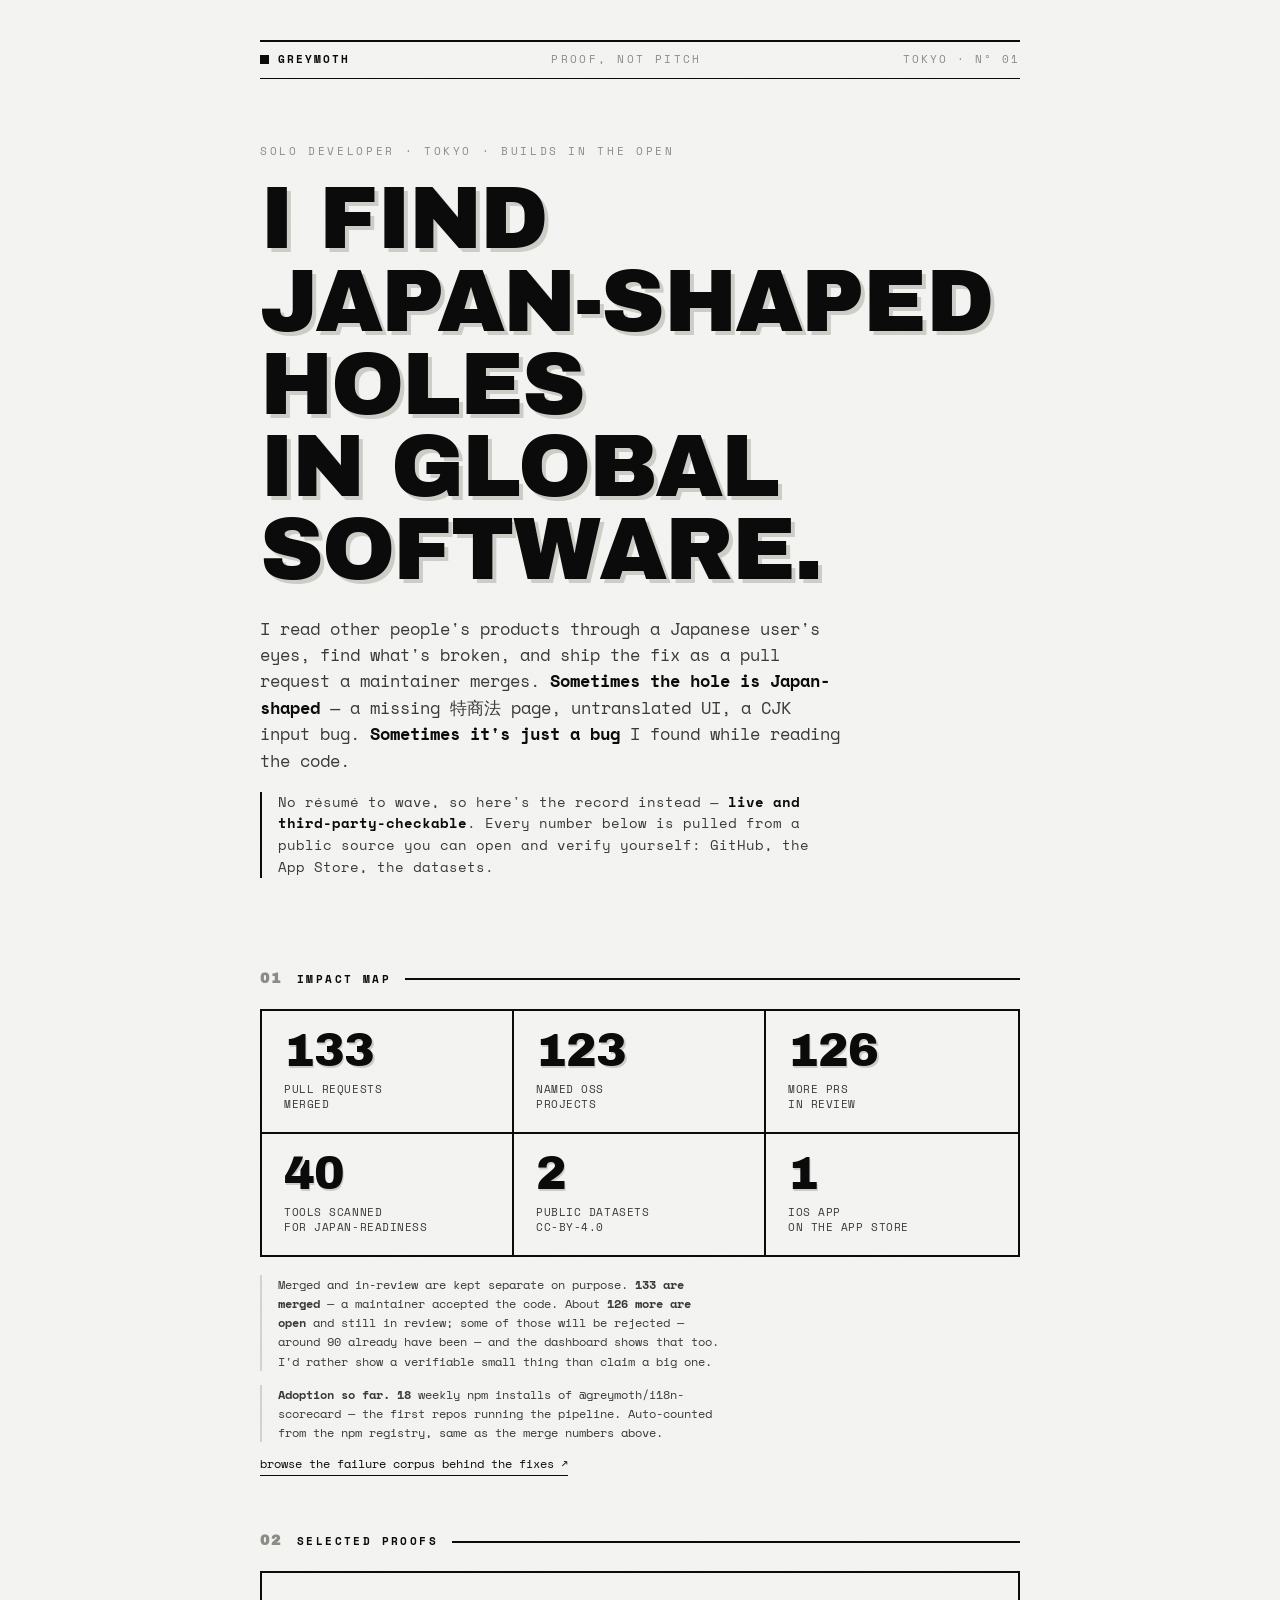
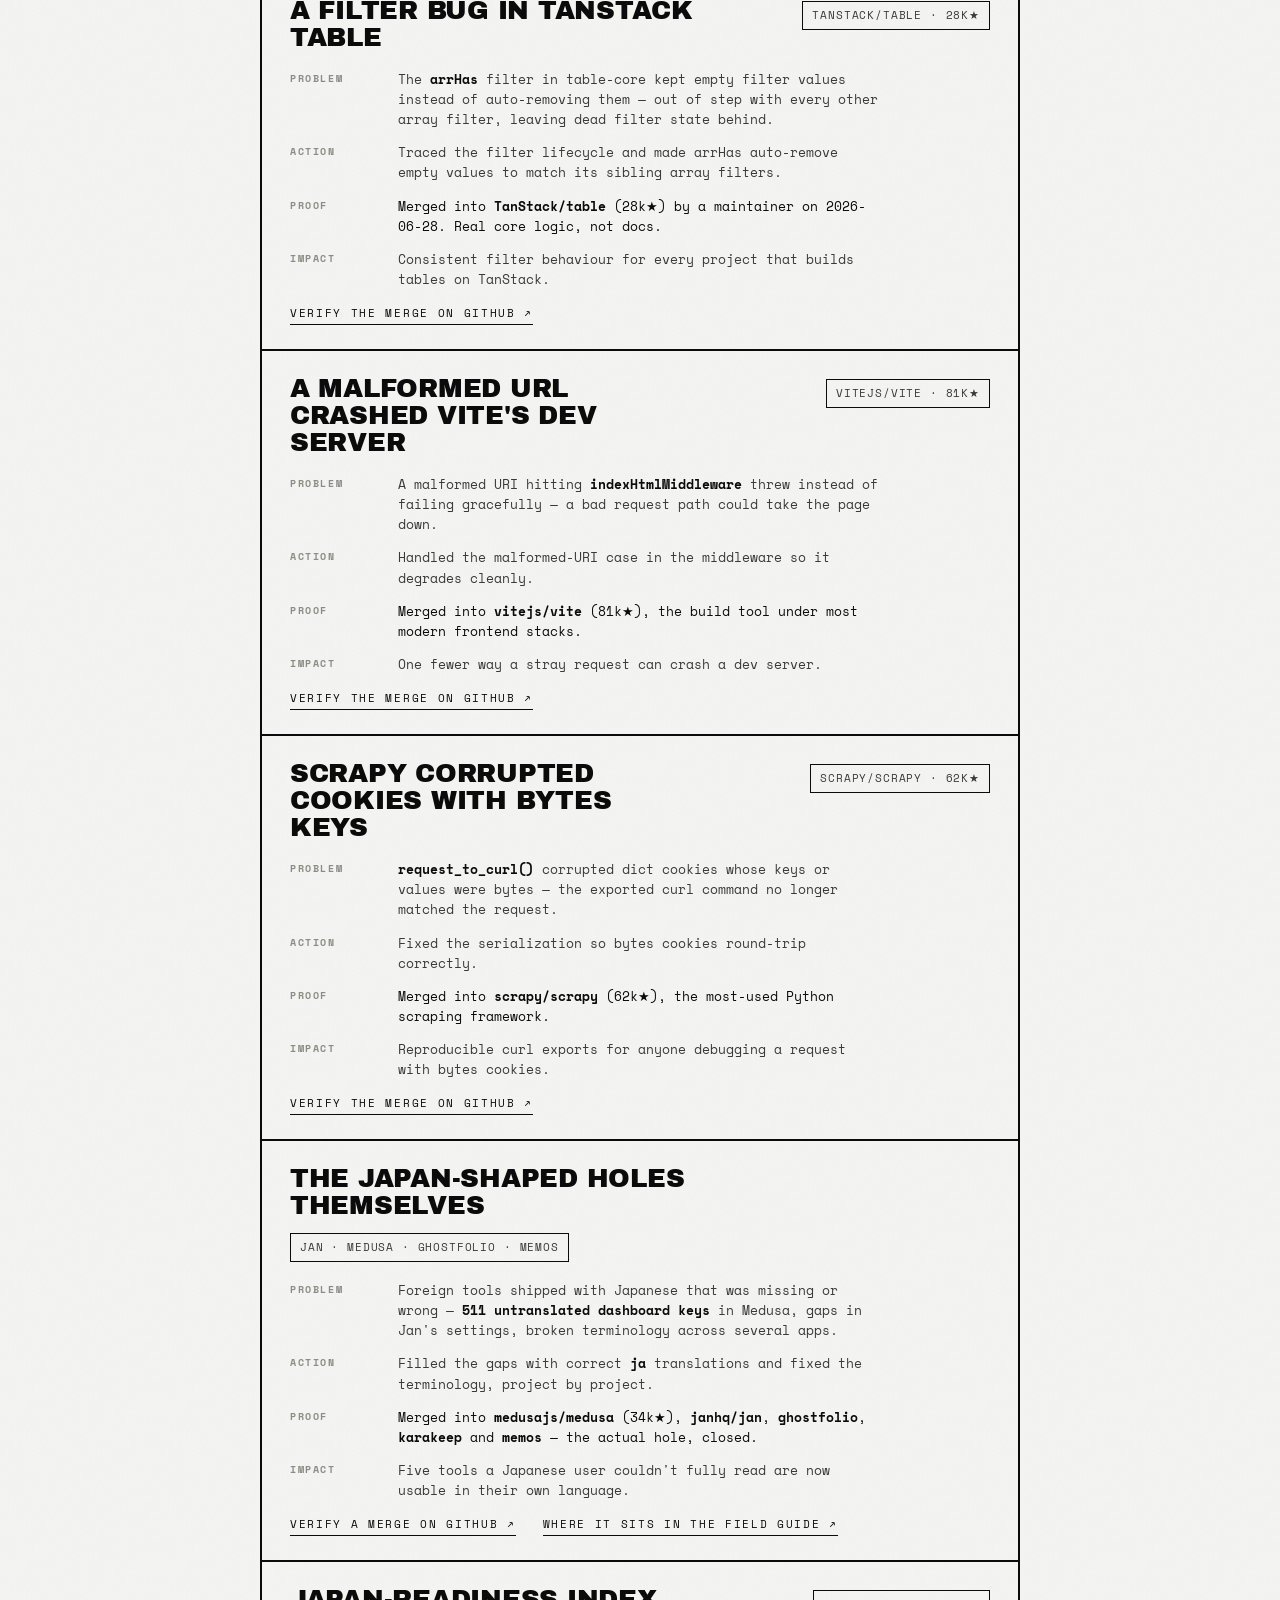
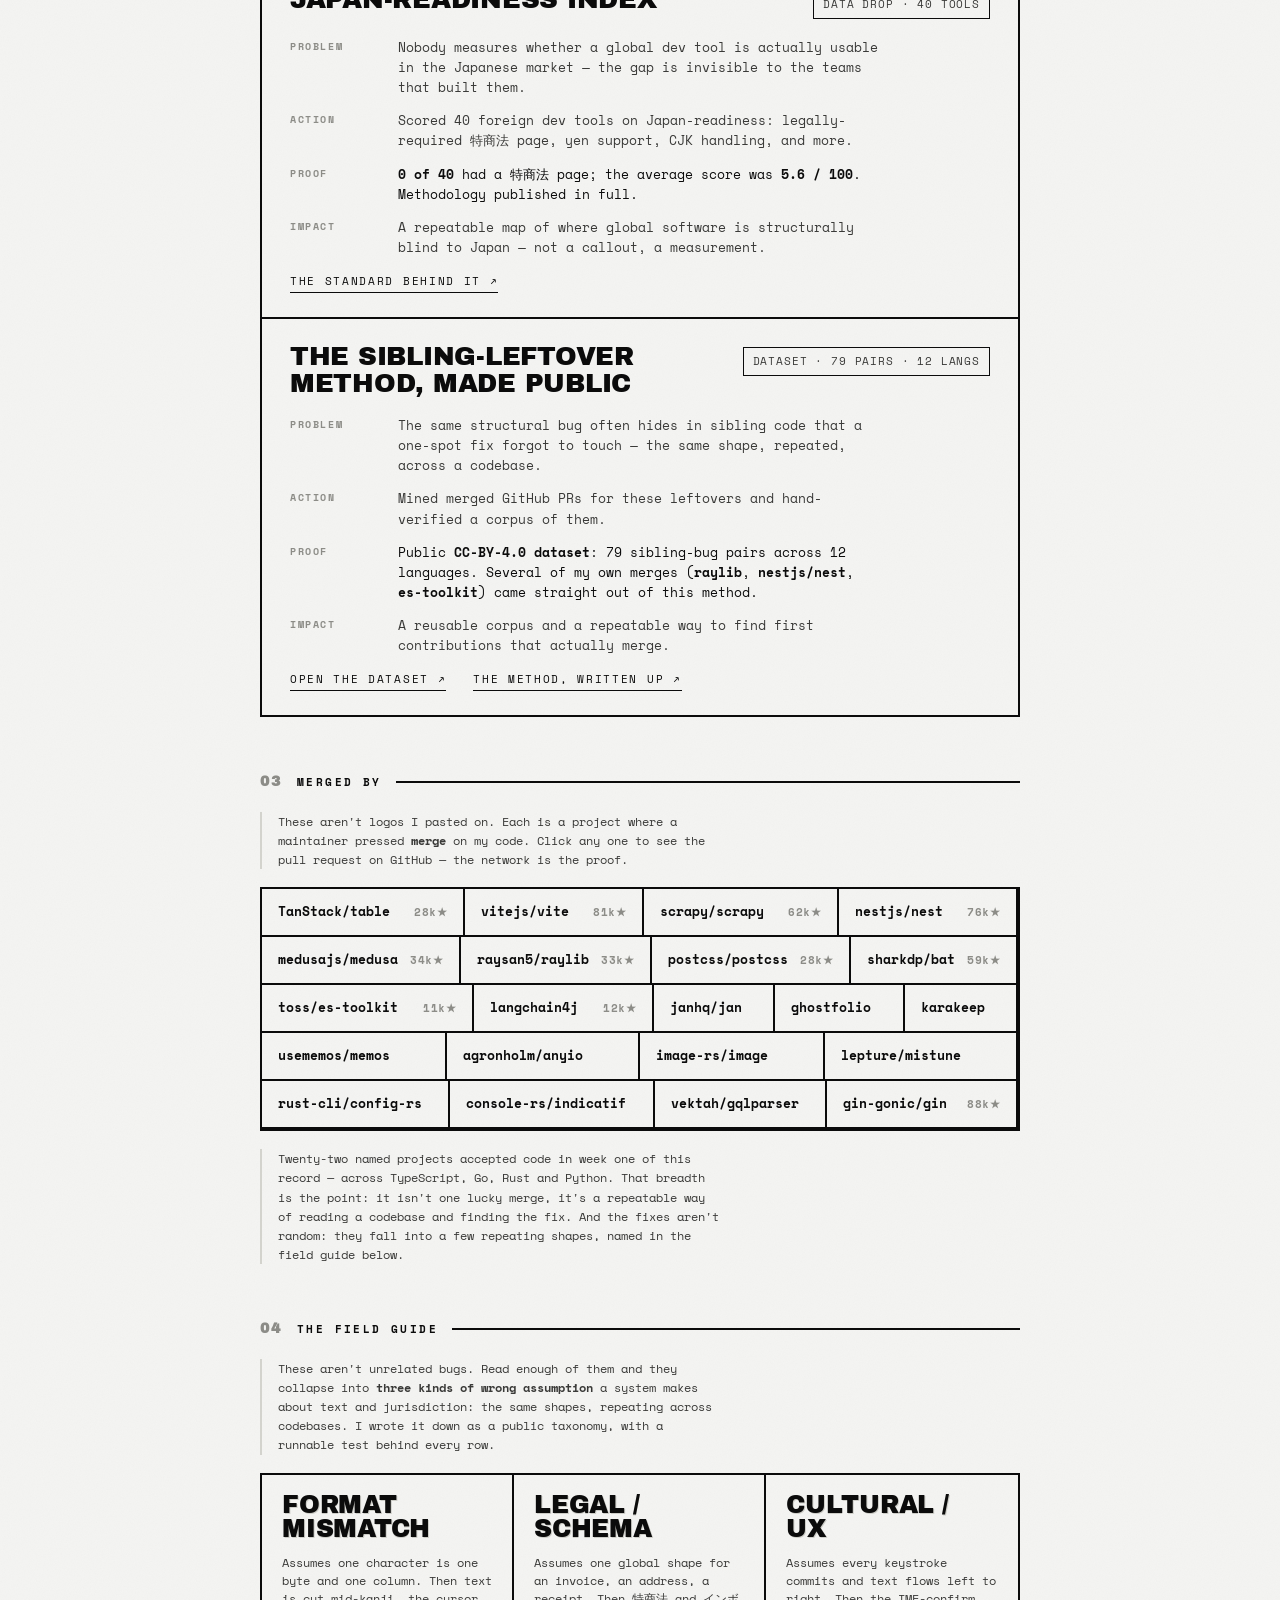
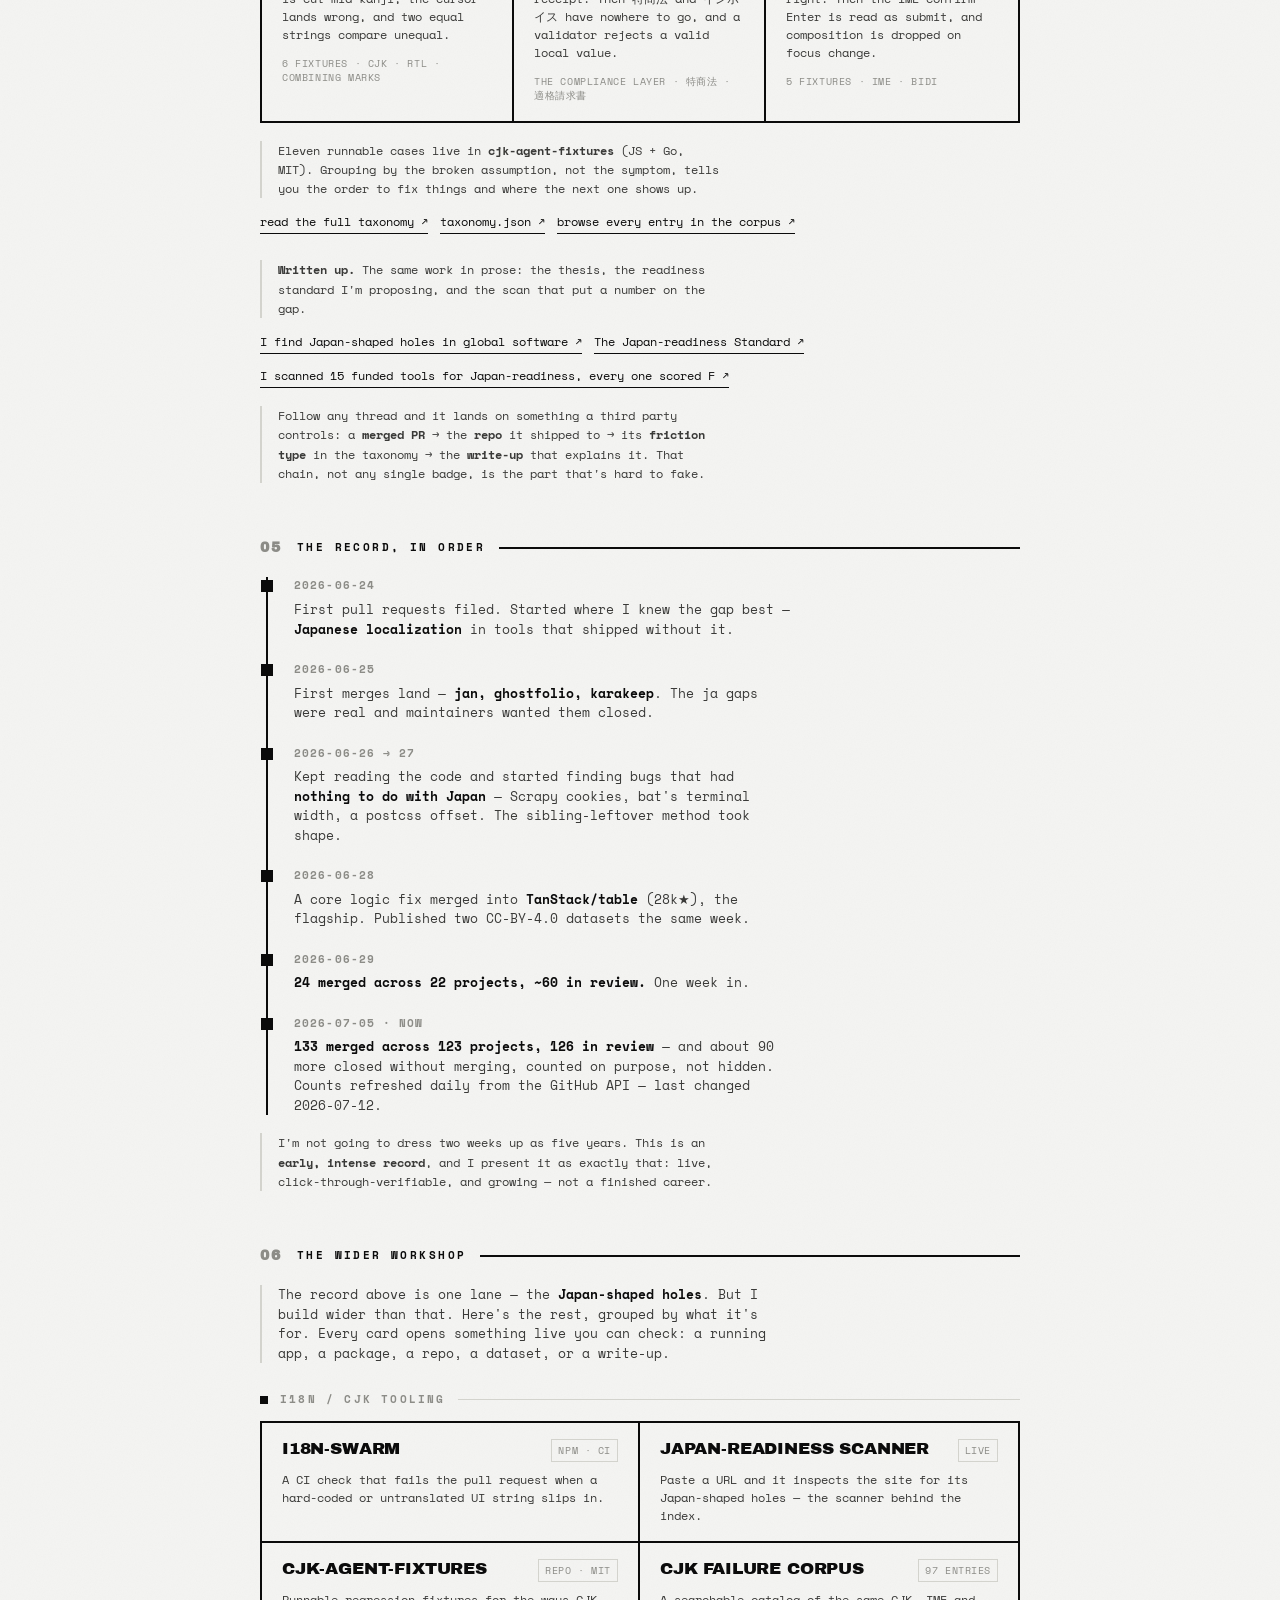
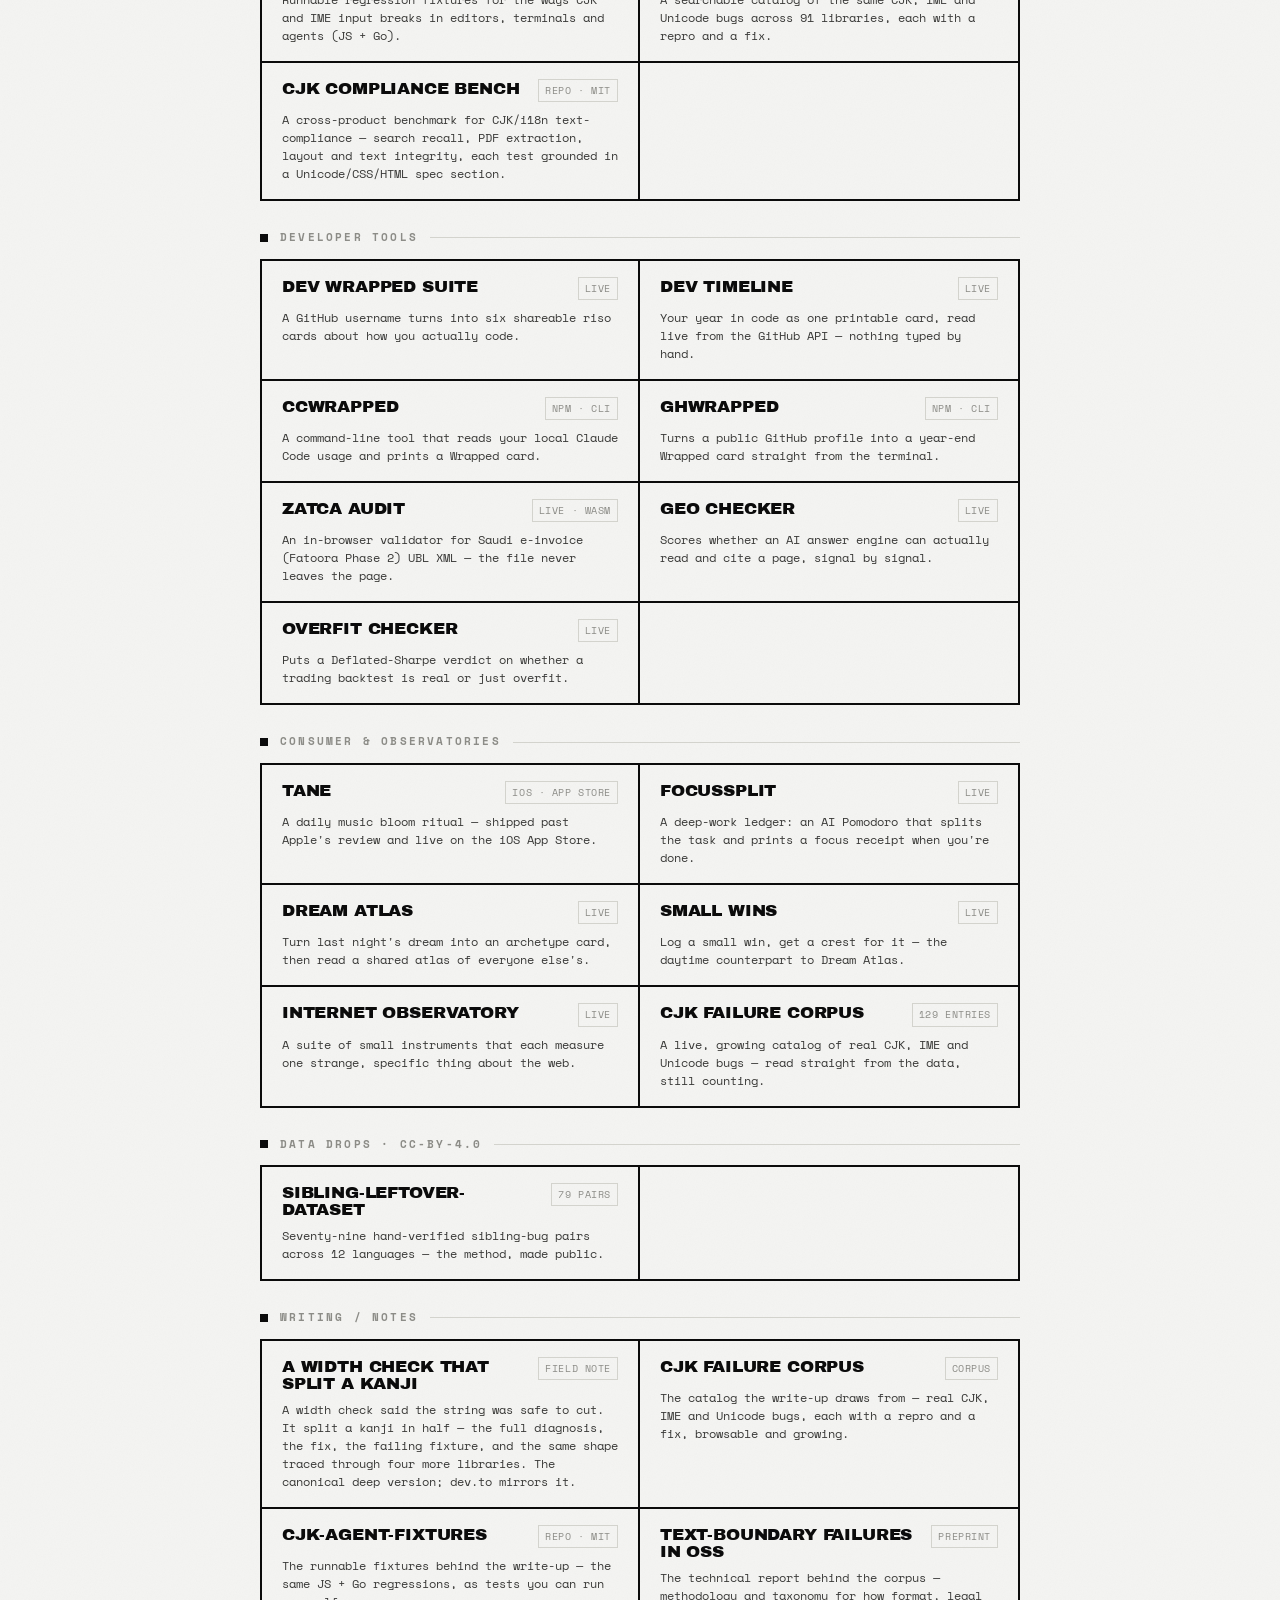
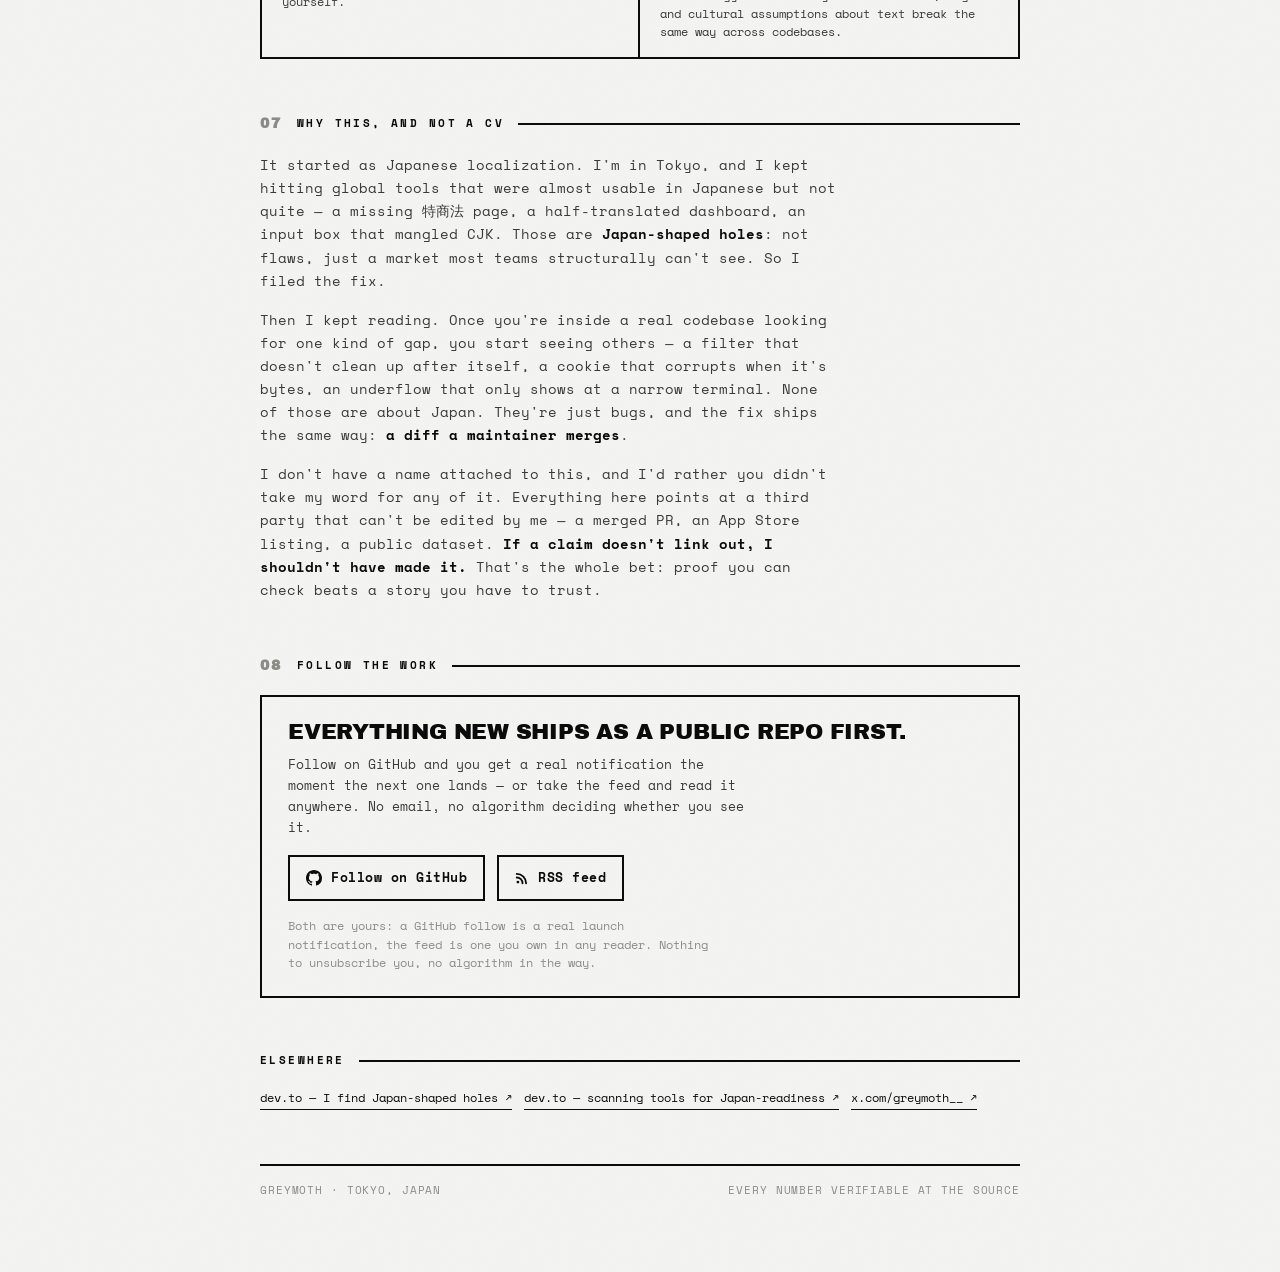
==== index.html @ 7eb13ebf "chore: refresh impact-map numbers from GitHub API" ====
<!DOCTYPE html>
<html lang="en">
<head>
<meta charset="utf-8">
<meta name="viewport" content="width=device-width, initial-scale=1">
<title>greymoth — I find Japan-shaped holes in global software</title>
<meta name="description" content="Solo dev in Tokyo. I read global software through a Japanese user's eyes, find what's broken, and ship the fix. 115 pull requests merged into 107 named open-source projects (TanStack Table, Vite, Scrapy, NestJS, Medusa and more), about 144 more in review, plus an iOS app and two public datasets. Every claim links to a third party you can check.">
<link rel="canonical" href="https://greymoth-jp.github.io/">
<link rel="alternate" type="application/atom+xml" title="greymoth — launches" href="https://greymoth-jp.github.io/feed.xml">

<!-- Open Graph -->
<meta property="og:type" content="website">
<meta property="og:url" content="https://greymoth-jp.github.io/">
<meta property="og:title" content="greymoth — I find Japan-shaped holes in global software">
<meta property="og:description" content="Solo dev in Tokyo. 115 pull requests merged into 107 named open-source projects, about 144 more in review, an iOS app, and two public datasets. Every claim links to a source you can check.">
<meta property="og:image" content="https://greymoth-jp.github.io/og.png">
<meta property="og:image:width" content="1200">
<meta property="og:image:height" content="630">
<meta name="twitter:card" content="summary_large_image">
<meta name="twitter:title" content="greymoth — I find Japan-shaped holes in global software">
<meta name="twitter:description" content="Solo dev in Tokyo. 115 PRs merged into 107 named open-source projects, ~144 more in review, an iOS app, and two public datasets. Every claim links to a source you can check.">
<meta name="twitter:image" content="https://greymoth-jp.github.io/og.png">

<!-- Structured data (schema.org) for search + AI engines -->
<script type="application/ld+json">
{
  "@context": "https://schema.org",
  "@graph": [
    {
      "@type": "Person",
      "@id": "https://greymoth-jp.github.io/#person",
      "name": "greymoth",
      "url": "https://greymoth-jp.github.io/",
      "description": "Solo developer based in Tokyo who reads global software through a Japanese user's eyes, finds what is broken, and ships the fix as a pull request merged into real open-source projects.",
      "jobTitle": "Software developer",
      "knowsAbout": ["open source", "internationalization (i18n)", "Japanese localization", "CJK / IME input", "TypeScript", "Go", "Rust", "Python", "developer tools", "Japanese market readiness"],
      "sameAs": [
        "https://github.com/greymoth-jp",
        "https://x.com/greymoth__",
        "https://dev.to/greymothjp"
      ]
    },
    {
      "@type": "WebSite",
      "@id": "https://greymoth-jp.github.io/#website",
      "name": "greymoth — proof",
      "url": "https://greymoth-jp.github.io/",
      "description": "Live, third-party-verifiable records of greymoth's work: pull requests merged into named OSS, a Japan-readiness index, public datasets, and an honest archive of what shipped and what died.",
      "publisher": { "@id": "https://greymoth-jp.github.io/#person" }
    }
  ]
}
</script>

<!-- FAQ structured data — direct answers for search + AI answer engines -->
<script type="application/ld+json">
{
  "@context": "https://schema.org",
  "@type": "FAQPage",
  "mainEntity": [
    {
      "@type": "Question",
      "name": "Who is greymoth?",
      "acceptedAnswer": { "@type": "Answer", "text": "greymoth is a solo developer based in Tokyo who reads global software through a Japanese user's eyes, finds what is broken — from Japanese localization gaps to plain bugs — and ships the fix as a pull request that gets merged into real open-source projects." }
    },
    {
      "@type": "Question",
      "name": "What has greymoth shipped into open source?",
      "acceptedAnswer": { "@type": "Answer", "text": "115 pull requests merged into 107 named open-source projects, including TanStack/table, vitejs/vite, scrapy/scrapy, postcss/postcss, raysan5/raylib, nestjs/nest and medusajs/medusa — a mix of code bug fixes and Japanese (ja) localization. About 144 more pull requests are open and in review. Also an iOS app (TANE) on the Apple App Store and two public datasets." }
    },
    {
      "@type": "Question",
      "name": "Is greymoth's work verifiable?",
      "acceptedAnswer": { "@type": "Answer", "text": "Yes. Every claim links to a third party — GitHub or the Apple App Store — that you can check yourself. The impact-map counts are refreshed from the GitHub API on a daily schedule, and merged and in-review counts are kept separate and honest." }
    }
  ]
}
</script>

<link rel="preconnect" href="https://fonts.googleapis.com">
<link rel="preconnect" href="https://fonts.gstatic.com" crossorigin>
<link href="https://fonts.googleapis.com/css2?family=Archivo+Black&family=Space+Mono:ital,wght@0,400;0,700;1,400;1,700&display=swap" rel="stylesheet">

<style>
  :root{
    --paper:#f4f4f2;        /* cool bone white */
    --ink:#0b0b0b;          /* near-black */
    --soft:#3a3a38;         /* body gray */
    --faded:#8c8c87;        /* labels */
    --hair:#d3d3cd;         /* hairlines */
    --ghost:#cdcdc7;        /* registration-offset gray */
    --disp:"Archivo Black",Impact,sans-serif;
    --mono:"Space Mono","SFMono-Regular",ui-monospace,Menlo,Consolas,monospace;
  }
  *{box-sizing:border-box}
  html{-webkit-text-size-adjust:100%}
  html,body{overflow-x:hidden}
  ::selection{background:var(--ink);color:var(--paper)}
  body{
    margin:0;
    background:var(--paper);
    color:var(--ink);
    font-family:var(--mono);
    font-size:15px;
    line-height:1.6;
    /* xerox paper grain — subtle skin, not decoration */
    background-image:
      url("data:image/svg+xml,%3Csvg xmlns='http://www.w3.org/2000/svg' width='160' height='160'%3E%3Cfilter id='n'%3E%3CfeTurbulence type='fractalNoise' baseFrequency='0.85' numOctaves='2' stitchTiles='stitch'/%3E%3CfeColorMatrix type='saturate' values='0'/%3E%3C/filter%3E%3Crect width='160' height='160' filter='url(%23n)' opacity='0.04'/%3E%3C/svg%3E");
  }
  a{color:inherit;text-decoration:none}
  .wrap{
    max-width:820px;
    margin:0 auto;
    padding:clamp(22px,5vw,40px) clamp(18px,5vw,30px) 72px;
  }

  /* ---- masthead (broadsheet/zine) ---- */
  .masthead{
    display:flex;
    justify-content:space-between;
    align-items:center;
    gap:14px;
    flex-wrap:wrap;
    font-size:11px;
    letter-spacing:.18em;
    text-transform:uppercase;
    padding:9px 0;
    border-top:2px solid var(--ink);
    border-bottom:1px solid var(--ink);
    color:var(--ink);
  }
  .masthead .brand{display:flex;align-items:center;gap:9px;font-weight:700}
  .masthead .sq{width:9px;height:9px;background:var(--ink);display:inline-block}
  .masthead .mid{color:var(--faded);letter-spacing:.22em}
  .masthead .ed{color:var(--faded)}
  @media(max-width:560px){.masthead .mid{display:none}}

  /* ---- LAYER 1 · hero / what i do ---- */
  header{padding:clamp(34px,8vw,64px) 0 clamp(24px,5vw,36px)}
  .eyebrow{
    font-size:11px;letter-spacing:.24em;text-transform:uppercase;
    color:var(--faded);margin:0 0 18px;
  }
  h1{
    font-family:var(--disp);
    font-weight:400;
    font-size:clamp(40px,9.4vw,88px);
    line-height:.94;
    letter-spacing:-.02em;
    text-transform:uppercase;
    margin:0;
    /* registration-offset ghost — riso misprint, pure B&W */
    text-shadow:.045em .05em 0 var(--ghost);
  }
  .sub{
    font-family:var(--mono);
    font-size:clamp(14px,2.4vw,17px);
    color:var(--soft);
    margin:24px 0 0;
    max-width:58ch;
    line-height:1.55;
  }
  .sub b{color:var(--ink);font-weight:700}
  .lede{
    font-size:13.5px;
    color:var(--soft);
    margin:18px 0 0;
    max-width:64ch;
    padding-left:16px;
    border-left:2px solid var(--ink);
  }
  .lede b{color:var(--ink);font-weight:700}

  /* ---- section label ---- */
  .label{
    font-family:var(--mono);
    font-size:11px;letter-spacing:.22em;text-transform:uppercase;
    color:var(--ink);font-weight:700;
    margin:54px 0 18px;
    display:flex;align-items:center;gap:14px;
  }
  .label .n{color:var(--faded);font-family:var(--disp);font-size:14px}
  .label::after{content:"";flex:1;height:2px;background:var(--ink)}

  /* ---- LAYER 2 · impact map (static grid — no scroll, no marquee) ---- */
  .map{
    display:grid;
    grid-template-columns:repeat(3,1fr);
    border:2px solid var(--ink);
  }
  .map .cell{
    padding:20px clamp(14px,3vw,22px);
    border-right:2px solid var(--ink);
    border-top:2px solid var(--ink);
  }
  .map .cell:nth-child(-n+3){border-top:none}
  .map .cell:nth-child(3n){border-right:none}
  .map .cell .big{
    font-family:var(--disp);font-size:clamp(30px,8vw,46px);
    line-height:.9;letter-spacing:-.02em;
    text-shadow:.03em .035em 0 var(--ghost);
  }
  .map .cell .cap{
    font-size:11px;letter-spacing:.05em;text-transform:uppercase;
    color:var(--soft);margin:10px 0 0;line-height:1.35;
  }
  @media(max-width:600px){
    .map{grid-template-columns:repeat(2,1fr)}
    .map .cell:nth-child(-n+3){border-top:2px solid var(--ink)}
    .map .cell:nth-child(-n+2){border-top:none}
    .map .cell:nth-child(3n){border-right:2px solid var(--ink)}
    .map .cell:nth-child(2n){border-right:none}
  }

  /* ---- LAYER 3 · selected proofs (Problem → Action → Proof → Impact) ---- */
  .proof{
    border:2px solid var(--ink);border-top:none;
    padding:24px clamp(16px,4vw,28px);
    position:relative;
  }
  .proof:first-of-type{border-top:2px solid var(--ink)}
  .proof .head{
    display:flex;justify-content:space-between;align-items:baseline;
    gap:14px;flex-wrap:wrap;
  }
  .proof h2{
    font-family:var(--disp);font-weight:400;text-transform:uppercase;
    font-size:clamp(17px,4vw,26px);line-height:1.04;letter-spacing:-.01em;margin:0;
    overflow-wrap:break-word;max-width:24ch;
  }
  .proof .tag{
    font-size:10.5px;letter-spacing:.08em;text-transform:uppercase;
    color:var(--soft);white-space:nowrap;
    border:1.5px solid var(--ink);padding:5px 9px;
  }
  .paip{margin:18px 0 0;display:grid;gap:13px}
  .paip .step{display:grid;grid-template-columns:88px 1fr;gap:clamp(10px,3vw,20px);align-items:start}
  .paip .k{
    font-size:10px;letter-spacing:.16em;text-transform:uppercase;
    color:var(--faded);font-weight:700;padding-top:2px;
  }
  .paip .v{font-size:13px;color:var(--soft);line-height:1.55;max-width:60ch}
  .paip .v b{color:var(--ink);font-weight:700}
  .paip .step.is-proof .v{color:var(--ink)}
  .verify{
    display:inline-block;margin-top:16px;
    font-size:10.5px;letter-spacing:.16em;text-transform:uppercase;
    border-bottom:1.5px solid var(--ink);padding-bottom:2px;color:var(--ink);
    transition:opacity .12s ease;
  }
  .verify:hover{opacity:.55}
  @media(max-width:560px){
    .paip .step{grid-template-columns:1fr;gap:3px}
    .paip .k{padding-top:0}
  }

  .note{
    font-size:12px;color:var(--soft);margin:18px 0 0;max-width:66ch;
    padding-left:16px;border-left:2px solid var(--hair);
  }

  /* ---- LAYER 4 · network (merged by — un-fakeable public facts) ---- */
  .net{display:flex;flex-wrap:wrap;gap:0;border:2px solid var(--ink);border-bottom:none}
  .net a{
    flex:1 1 auto;min-width:0;
    border-bottom:2px solid var(--ink);border-right:2px solid var(--ink);
    padding:13px 16px;
    font-family:var(--mono);font-weight:700;font-size:12.5px;
    display:flex;justify-content:space-between;align-items:baseline;gap:10px;
    transition:background .12s ease,color .12s ease;
  }
  .net a:hover{background:var(--ink);color:var(--paper)}
  .net a .star{font-size:10.5px;color:var(--faded);letter-spacing:.04em;white-space:nowrap}
  .net a:hover .star{color:#bdbdb7}
  .net .fill{flex:1 1 999px;border-bottom:2px solid var(--ink)}

  /* ---- LAYER 4.5 · field guide (knowledge: friction taxonomy) ---- */
  .guide{display:grid;grid-template-columns:repeat(3,1fr);border:2px solid var(--ink)}
  .guide .gcell{padding:18px clamp(14px,3vw,20px);border-right:2px solid var(--ink)}
  .guide .gcell:last-child{border-right:none}
  .guide .gtype{
    font-family:var(--disp);font-size:clamp(18px,4.4vw,25px);
    line-height:.96;letter-spacing:-.01em;text-transform:uppercase;
    text-shadow:.03em .035em 0 var(--ghost);
  }
  .guide .gline{font-size:12px;color:var(--soft);line-height:1.5;margin:13px 0 0;max-width:34ch}
  .guide .gtag{
    font-size:10px;letter-spacing:.06em;text-transform:uppercase;
    color:var(--faded);margin:13px 0 0;line-height:1.4;
  }
  @media(max-width:600px){
    .guide{grid-template-columns:1fr}
    .guide .gcell{border-right:none;border-bottom:2px solid var(--ink)}
    .guide .gcell:last-child{border-bottom:none}
  }

  /* ---- LAYER 5 · timeline ---- */
  .timeline{border-left:2px solid var(--ink);margin-left:6px;padding-left:0}
  .timeline .ev{position:relative;padding:0 0 22px 26px}
  .timeline .ev::before{
    content:"";position:absolute;left:-7px;top:3px;
    width:12px;height:12px;background:var(--ink);
  }
  .timeline .ev:last-child{padding-bottom:0}
  .timeline .ev .d{
    font-family:var(--mono);font-weight:700;font-size:11px;
    letter-spacing:.1em;text-transform:uppercase;color:var(--faded);
  }
  .timeline .ev .t{font-size:13px;color:var(--soft);margin:5px 0 0;max-width:62ch;line-height:1.5}
  .timeline .ev .t b{color:var(--ink);font-weight:700}

  /* ---- record blocks (also shipped) ---- */
  .rec{display:block;border:2px solid var(--ink);border-top:none}
  .rec:first-of-type{border-top:2px solid var(--ink)}
  .row{
    display:grid;
    grid-template-columns:auto 1fr auto;
    gap:clamp(12px,3vw,26px);
    align-items:start;
    padding:22px clamp(16px,4vw,26px);
    transition:background .12s ease,color .12s ease;
  }
  .row:hover{background:var(--ink);color:var(--paper)}     /* stamp-press invert = the CTA */
  .row:focus-visible{outline:3px solid var(--ink);outline-offset:-3px}
  .row .no{font-family:var(--disp);font-size:clamp(18px,4vw,24px);line-height:1;color:var(--faded)}
  .row:hover .no{color:var(--paper)}
  .row .body{min-width:0}
  .row .body h3{
    font-family:var(--disp);font-weight:400;text-transform:uppercase;
    font-size:clamp(16px,4vw,22px);line-height:1.04;letter-spacing:-.01em;margin:2px 0 0;
    overflow-wrap:break-word;
  }
  .row .body p{font-size:12.5px;color:var(--soft);margin:11px 0 0;max-width:56ch}
  .row:hover .body p{color:#d8d8d2}
  .row .body .verify{display:inline-block;margin-top:12px;border-color:currentColor}
  .row:hover .body .verify{color:var(--paper)}
  .row .stat{font-family:var(--disp);font-size:clamp(14px,3vw,18px);line-height:1;letter-spacing:-.01em;text-align:right;white-space:nowrap}
  .row .stat small{display:block;font-family:var(--mono);font-weight:400;font-size:10.5px;letter-spacing:.08em;color:var(--faded);margin-top:7px;text-transform:uppercase}
  .row:hover .stat small{color:#bdbdb7}
  @media(max-width:600px){
    .row{grid-template-columns:1fr;gap:6px}
    .row .no{font-size:18px}
    .row .stat{text-align:left;margin-top:10px;font-size:22px}
    .row .stat small{display:inline;margin:0 0 0 9px}
  }

  /* ---- LAYER 6 · the wider workshop (breadth directory) ---- */
  .shelf-intro{
    font-size:12.5px;color:var(--soft);margin:0 0 8px;max-width:66ch;
    padding-left:16px;border-left:2px solid var(--hair);line-height:1.55;
  }
  .shelf-intro b{color:var(--ink);font-weight:700}
  .lane{
    font-family:var(--mono);font-size:11px;letter-spacing:.2em;text-transform:uppercase;
    color:var(--faded);font-weight:700;margin:28px 0 12px;
    display:flex;align-items:center;gap:12px;
  }
  .lane .ln{width:8px;height:8px;background:var(--ink);display:inline-block}
  .lane::after{content:"";flex:1;height:1px;background:var(--hair)}
  .dir{display:grid;grid-template-columns:repeat(2,1fr);border:2px solid var(--ink)}
  .dir a{
    min-width:0;padding:16px clamp(14px,3.4vw,20px);
    border-right:2px solid var(--ink);border-top:2px solid var(--ink);
    display:flex;flex-direction:column;gap:9px;
    transition:background .12s ease,color .12s ease;
  }
  .dir a:nth-child(-n+2){border-top:none}
  .dir a:nth-child(2n){border-right:none}
  .dir a:hover{background:var(--ink);color:var(--paper)}   /* stamp-press invert = the CTA */
  .dir a:focus-visible{outline:3px solid var(--ink);outline-offset:-3px}
  .dir .dh{display:flex;justify-content:space-between;align-items:baseline;gap:10px}
  .dir .nm{
    font-family:var(--disp);font-weight:400;text-transform:uppercase;
    font-size:clamp(14px,3.4vw,17px);line-height:1;letter-spacing:-.01em;
    overflow-wrap:break-word;
  }
  .dir .tg{
    font-size:9.5px;letter-spacing:.06em;text-transform:uppercase;
    color:var(--faded);white-space:nowrap;border:1.5px solid var(--hair);padding:3px 6px;
  }
  .dir a:hover .tg{color:#bdbdb7;border-color:#5a5a56}
  .dir .ds{font-size:12px;color:var(--soft);line-height:1.5}
  .dir a:hover .ds{color:#d8d8d2}
  .dir .fill{border-top:2px solid var(--ink)}
  @media(max-width:560px){
    .dir{grid-template-columns:1fr}
    .dir a{border-right:none}
    .dir a:nth-child(-n+2){border-top:2px solid var(--ink)}
    .dir a:first-child{border-top:none}
    .dir .fill{display:none}
  }

  /* ---- LAYER 6 · narrative ---- */
  .narr{max-width:64ch}
  .narr p{font-size:14px;color:var(--soft);margin:0 0 16px;line-height:1.65}
  .narr p b{color:var(--ink);font-weight:700}
  .narr p:last-child{margin-bottom:0}

  /* ---- follow (quiet owned-audience, not a funnel) ---- */
  .follow{margin-top:18px;border:2px solid var(--ink);padding:24px clamp(18px,4vw,26px)}
  .follow h3{font-family:var(--disp);font-weight:400;text-transform:uppercase;font-size:clamp(17px,4.4vw,22px);line-height:1.04;margin:0 0 10px;letter-spacing:-.01em}
  .follow p{font-size:13px;color:var(--soft);margin:0 0 18px;max-width:58ch}
  .actions{display:flex;gap:12px;flex-wrap:wrap;align-items:center}
  .stamp-link{
    display:inline-flex;align-items:center;gap:9px;
    font-family:var(--mono);font-weight:700;font-size:12.5px;letter-spacing:.04em;
    color:var(--ink);border:2px solid var(--ink);padding:11px 16px;
    transition:background .12s ease,color .12s ease;
  }
  .stamp-link:hover,.stamp-link:focus-visible{background:var(--ink);color:var(--paper);outline:none}
  .stamp-link svg{flex-shrink:0}
  .stamp-link:hover svg path,.stamp-link:hover svg circle{fill:var(--paper)}
  .follow .why{font-size:11.5px;color:var(--faded);margin:16px 0 0;max-width:60ch}

  /* ---- elsewhere ---- */
  .more{display:flex;gap:12px;flex-wrap:wrap}
  .more a{font-size:12px;color:var(--ink);border-bottom:1.5px solid var(--ink);padding-bottom:2px;transition:opacity .12s ease}
  .more a:hover{opacity:.55}

  footer{
    margin-top:54px;padding-top:16px;border-top:2px solid var(--ink);
    font-size:11px;color:var(--faded);letter-spacing:.08em;text-transform:uppercase;
    display:flex;justify-content:space-between;gap:14px;flex-wrap:wrap;
  }
</style>
</head>
<body>
<div class="wrap">

  <div class="masthead">
    <span class="brand"><span class="sq"></span> greymoth</span>
    <span class="mid">proof, not pitch</span>
    <span class="ed">Tokyo · Nº 01</span>
  </div>

  <!-- LAYER 1 — WHAT I DO -->
  <header>
    <p class="eyebrow">solo developer · Tokyo · builds in the open</p>
    <h1>I find<br>Japan-shaped holes<br>in global software.</h1>
    <p class="sub">I read other people's products through a Japanese user's eyes, find what's broken, and ship the fix as a pull request a maintainer merges. <b>Sometimes the hole is Japan-shaped</b> — a missing 特商法 page, untranslated UI, a CJK input bug. <b>Sometimes it's just a bug</b> I found while reading the code.</p>
    <p class="lede">No résumé to wave, so here's the record instead — <b>live and third-party-checkable</b>. Every number below is pulled from a public source you can open and verify yourself: GitHub, the App Store, the datasets.</p>
  </header>

  <!-- LAYER 2 — IMPACT MAP -->
  <p class="label"><span class="n">01</span> Impact map</p>
  <div class="map" role="list" aria-label="Impact map">
    <div class="cell" role="listitem"><div class="big"><!--S:merged-->133<!--/S--></div><div class="cap">pull requests<br>merged</div></div>
    <div class="cell" role="listitem"><div class="big"><!--S:repos-->123<!--/S--></div><div class="cap">named OSS<br>projects</div></div>
    <div class="cell" role="listitem"><div class="big"><!--S:open-->126<!--/S--></div><div class="cap">more PRs<br>in review</div></div>
    <div class="cell" role="listitem"><div class="big">40</div><div class="cap">tools scanned<br>for Japan-readiness</div></div>
    <div class="cell" role="listitem"><div class="big">2</div><div class="cap">public datasets<br>CC-BY-4.0</div></div>
    <div class="cell" role="listitem"><div class="big">1</div><div class="cap">iOS app<br>on the App Store</div></div>
  </div>
  <p class="note">Merged and in-review are kept separate on purpose. <b><!--S:merged-->133<!--/S--> are merged</b> — a maintainer accepted the code. About <b><!--S:open-->126<!--/S--> more are open</b> and still in review; some of those will be rejected — around <!--S:rejected-->90<!--/S--> already have been — and the dashboard shows that too. I'd rather show a verifiable small thing than claim a big one.</p>
  <!--ADOPT:START--><p class="note" style="margin-top:14px"><b>Adoption so far.</b> <b>18</b> weekly npm installs of <span class="mono">@greymoth/i18n-scorecard</span> — the first repos running the pipeline. Auto-counted from the npm registry, same as the merge numbers above.</p><!--ADOPT:END-->
  <div class="more" style="margin-top:12px">
    <a href="https://greymoth-jp.github.io/cjk-failure-corpus/">browse the failure corpus behind the fixes ↗</a>
  </div>

  <!-- LAYER 3 — SELECTED PROOFS -->
  <p class="label"><span class="n">02</span> Selected proofs</p>

  <article class="proof">
    <div class="head">
      <h2>A filter bug in TanStack Table</h2>
      <span class="tag">TanStack/table · 28k★</span>
    </div>
    <div class="paip">
      <div class="step"><span class="k">Problem</span><span class="v">The <b>arrHas</b> filter in table-core kept empty filter values instead of auto-removing them — out of step with every other array filter, leaving dead filter state behind.</span></div>
      <div class="step"><span class="k">Action</span><span class="v">Traced the filter lifecycle and made arrHas auto-remove empty values to match its sibling array filters.</span></div>
      <div class="step is-proof"><span class="k">Proof</span><span class="v">Merged into <b>TanStack/table</b> (28k★) by a maintainer on 2026-06-28. Real core logic, not docs.</span></div>
      <div class="step"><span class="k">Impact</span><span class="v">Consistent filter behaviour for every project that builds tables on TanStack.</span></div>
    </div>
    <a class="verify" href="https://github.com/TanStack/table/pull/6356">verify the merge on GitHub ↗</a>
  </article>

  <article class="proof">
    <div class="head">
      <h2>A malformed URL crashed Vite's dev server</h2>
      <span class="tag">vitejs/vite · 81k★</span>
    </div>
    <div class="paip">
      <div class="step"><span class="k">Problem</span><span class="v">A malformed URI hitting <b>indexHtmlMiddleware</b> threw instead of failing gracefully — a bad request path could take the page down.</span></div>
      <div class="step"><span class="k">Action</span><span class="v">Handled the malformed-URI case in the middleware so it degrades cleanly.</span></div>
      <div class="step is-proof"><span class="k">Proof</span><span class="v">Merged into <b>vitejs/vite</b> (81k★), the build tool under most modern frontend stacks.</span></div>
      <div class="step"><span class="k">Impact</span><span class="v">One fewer way a stray request can crash a dev server.</span></div>
    </div>
    <a class="verify" href="https://github.com/vitejs/vite/pull/22781">verify the merge on GitHub ↗</a>
  </article>

  <article class="proof">
    <div class="head">
      <h2>Scrapy corrupted cookies with bytes keys</h2>
      <span class="tag">scrapy/scrapy · 62k★</span>
    </div>
    <div class="paip">
      <div class="step"><span class="k">Problem</span><span class="v"><b>request_to_curl()</b> corrupted dict cookies whose keys or values were bytes — the exported curl command no longer matched the request.</span></div>
      <div class="step"><span class="k">Action</span><span class="v">Fixed the serialization so bytes cookies round-trip correctly.</span></div>
      <div class="step is-proof"><span class="k">Proof</span><span class="v">Merged into <b>scrapy/scrapy</b> (62k★), the most-used Python scraping framework.</span></div>
      <div class="step"><span class="k">Impact</span><span class="v">Reproducible curl exports for anyone debugging a request with bytes cookies.</span></div>
    </div>
    <a class="verify" href="https://github.com/scrapy/scrapy/pull/7675">verify the merge on GitHub ↗</a>
  </article>

  <article class="proof">
    <div class="head">
      <h2>The Japan-shaped holes themselves</h2>
      <span class="tag">jan · medusa · ghostfolio · memos</span>
    </div>
    <div class="paip">
      <div class="step"><span class="k">Problem</span><span class="v">Foreign tools shipped with Japanese that was missing or wrong — <b>511 untranslated dashboard keys</b> in Medusa, gaps in Jan's settings, broken terminology across several apps.</span></div>
      <div class="step"><span class="k">Action</span><span class="v">Filled the gaps with correct <b>ja</b> translations and fixed the terminology, project by project.</span></div>
      <div class="step is-proof"><span class="k">Proof</span><span class="v">Merged into <b>medusajs/medusa</b> (34k★), <b>janhq/jan</b>, <b>ghostfolio</b>, <b>karakeep</b> and <b>memos</b> — the actual hole, closed.</span></div>
      <div class="step"><span class="k">Impact</span><span class="v">Five tools a Japanese user couldn't fully read are now usable in their own language.</span></div>
    </div>
    <a class="verify" href="https://github.com/medusajs/medusa/pull/15839">verify a merge on GitHub ↗</a>
    <a class="verify" href="https://github.com/greymoth-jp/cjk-agent-fixtures/blob/main/TAXONOMY.md" style="margin-left:18px">where it sits in the field guide ↗</a>
  </article>

  <article class="proof">
    <div class="head">
      <h2>Japan-Readiness Index</h2>
      <span class="tag">data drop · 40 tools</span>
    </div>
    <div class="paip">
      <div class="step"><span class="k">Problem</span><span class="v">Nobody measures whether a global dev tool is actually usable in the Japanese market — the gap is invisible to the teams that built them.</span></div>
      <div class="step"><span class="k">Action</span><span class="v">Scored 40 foreign dev tools on Japan-readiness: legally-required 特商法 page, yen support, CJK handling, and more.</span></div>
      <div class="step is-proof"><span class="k">Proof</span><span class="v"><b>0 of 40</b> had a 特商法 page; the average score was <b>5.6 / 100</b>. Methodology published in full.</span></div>
      <div class="step"><span class="k">Impact</span><span class="v">A repeatable map of where global software is structurally blind to Japan — not a callout, a measurement.</span></div>
    </div>
    <a class="verify" href="https://dev.to/greymothjp/the-japan-readiness-standard-1emp">the standard behind it ↗</a>
  </article>

  <article class="proof">
    <div class="head">
      <h2>The sibling-leftover method, made public</h2>
      <span class="tag">dataset · 79 pairs · 12 langs</span>
    </div>
    <div class="paip">
      <div class="step"><span class="k">Problem</span><span class="v">The same structural bug often hides in sibling code that a one-spot fix forgot to touch — the same shape, repeated, across a codebase.</span></div>
      <div class="step"><span class="k">Action</span><span class="v">Mined merged GitHub PRs for these leftovers and hand-verified a corpus of them.</span></div>
      <div class="step is-proof"><span class="k">Proof</span><span class="v">Public <b>CC-BY-4.0 dataset</b>: 79 sibling-bug pairs across 12 languages. Several of my own merges (<b>raylib</b>, <b>nestjs/nest</b>, <b>es-toolkit</b>) came straight out of this method.</span></div>
      <div class="step"><span class="k">Impact</span><span class="v">A reusable corpus and a repeatable way to find first contributions that actually merge.</span></div>
    </div>
    <a class="verify" href="https://github.com/greymoth-jp/sibling-leftover-dataset">open the dataset ↗</a>
    <a class="verify" href="https://dev.to/greymothjp/the-bug-a-merged-fix-forgot-how-i-find-first-oss-contributions-that-actually-merge-5b4k" style="margin-left:18px">the method, written up ↗</a>
  </article>

  <!-- LAYER 4 — NETWORK -->
  <p class="label"><span class="n">03</span> Merged by</p>
  <p class="note" style="margin-top:0;margin-bottom:18px">These aren't logos I pasted on. Each is a project where a maintainer pressed <b>merge</b> on my code. Click any one to see the pull request on GitHub — the network is the proof.</p>
  <div class="net">
    <a href="https://github.com/TanStack/table/pull/6356">TanStack/table <span class="star">28k★</span></a>
    <a href="https://github.com/vitejs/vite/pull/22781">vitejs/vite <span class="star">81k★</span></a>
    <a href="https://github.com/scrapy/scrapy/pull/7675">scrapy/scrapy <span class="star">62k★</span></a>
    <a href="https://github.com/nestjs/nest/pull/17207">nestjs/nest <span class="star">76k★</span></a>
    <a href="https://github.com/medusajs/medusa/pull/15839">medusajs/medusa <span class="star">34k★</span></a>
    <a href="https://github.com/raysan5/raylib/pull/5938">raysan5/raylib <span class="star">33k★</span></a>
    <a href="https://github.com/postcss/postcss/pull/2099">postcss/postcss <span class="star">28k★</span></a>
    <a href="https://github.com/sharkdp/bat/pull/3812">sharkdp/bat <span class="star">59k★</span></a>
    <a href="https://github.com/toss/es-toolkit/pull/1808">toss/es-toolkit <span class="star">11k★</span></a>
    <a href="https://github.com/langchain4j/langchain4j/pull/5600">langchain4j <span class="star">12k★</span></a>
    <a href="https://github.com/janhq/jan/pull/8348">janhq/jan</a>
    <a href="https://github.com/ghostfolio/ghostfolio/pull/7132">ghostfolio</a>
    <a href="https://github.com/karakeep-app/karakeep/pull/2903">karakeep</a>
    <a href="https://github.com/usememos/memos/pull/6048">usememos/memos</a>
    <a href="https://github.com/agronholm/anyio/pull/1189">agronholm/anyio</a>
    <a href="https://github.com/image-rs/image/pull/3056">image-rs/image</a>
    <a href="https://github.com/lepture/mistune/pull/458">lepture/mistune</a>
    <a href="https://github.com/rust-cli/config-rs/pull/761">rust-cli/config-rs</a>
    <a href="https://github.com/console-rs/indicatif/pull/816">console-rs/indicatif</a>
    <a href="https://github.com/vektah/gqlparser/pull/442">vektah/gqlparser</a>
    <a href="https://github.com/gin-gonic/gin/pull/4717">gin-gonic/gin <span class="star">88k★</span></a>
    <span class="fill"></span>
  </div>
  <p class="note">Twenty-two named projects accepted code in week one of this record — across TypeScript, Go, Rust and Python. That breadth is the point: it isn't one lucky merge, it's a repeatable way of reading a codebase and finding the fix. And the fixes aren't random: they fall into a few repeating shapes, named in the field guide below.</p>

  <!-- LAYER 4.5 — FIELD GUIDE (knowledge: the merges, classified + written up) -->
  <p class="label"><span class="n">04</span> The field guide</p>
  <p class="note" style="margin-top:0;margin-bottom:18px">These aren't unrelated bugs. Read enough of them and they collapse into <b>three kinds of wrong assumption</b> a system makes about text and jurisdiction: the same shapes, repeating across codebases. I wrote it down as a public taxonomy, with a runnable test behind every row.</p>
  <div class="guide" role="list" aria-label="Localization-friction taxonomy">
    <div class="gcell" role="listitem">
      <div class="gtype">Format<br>mismatch</div>
      <div class="gline">Assumes one character is one byte and one column. Then text is cut mid-kanji, the cursor lands wrong, and two equal strings compare unequal.</div>
      <div class="gtag">6 fixtures · CJK · RTL · combining marks</div>
    </div>
    <div class="gcell" role="listitem">
      <div class="gtype">Legal /<br>schema</div>
      <div class="gline">Assumes one global shape for an invoice, an address, a receipt. Then 特商法 and インボイス have nowhere to go, and a validator rejects a valid local value.</div>
      <div class="gtag">the compliance layer · 特商法 · 適格請求書</div>
    </div>
    <div class="gcell" role="listitem">
      <div class="gtype">Cultural /<br>UX</div>
      <div class="gline">Assumes every keystroke commits and text flows left to right. Then the IME-confirm Enter is read as submit, and composition is dropped on focus change.</div>
      <div class="gtag">5 fixtures · IME · bidi</div>
    </div>
  </div>
  <p class="note">Eleven runnable cases live in <b>cjk-agent-fixtures</b> (JS + Go, MIT). Grouping by the broken assumption, not the symptom, tells you the order to fix things and where the next one shows up.</p>
  <div class="more" style="margin-top:14px">
    <a href="https://github.com/greymoth-jp/cjk-agent-fixtures/blob/main/TAXONOMY.md">read the full taxonomy ↗</a>
    <a href="https://github.com/greymoth-jp/cjk-agent-fixtures/blob/main/taxonomy.json">taxonomy.json ↗</a>
    <a href="https://greymoth-jp.github.io/cjk-failure-corpus/">browse every entry in the corpus ↗</a>
  </div>

  <p class="note" style="margin-top:26px;margin-bottom:14px"><b>Written up.</b> The same work in prose: the thesis, the readiness standard I'm proposing, and the scan that put a number on the gap.</p>
  <div class="more">
    <a href="https://dev.to/greymothjp/i-find-japan-shaped-holes-in-global-software-5dnf">I find Japan-shaped holes in global software ↗</a>
    <a href="https://dev.to/greymothjp/the-japan-readiness-standard-1emp">The Japan-readiness Standard ↗</a>
    <a href="https://dev.to/greymothjp/i-scanned-15-funded-developer-tools-for-japan-readiness-every-one-scored-f-1fl3">I scanned 15 funded tools for Japan-readiness, every one scored F ↗</a>
  </div>
  <p class="note">Follow any thread and it lands on something a third party controls: a <b>merged PR</b> → the <b>repo</b> it shipped to → its <b>friction type</b> in the taxonomy → the <b>write-up</b> that explains it. That chain, not any single badge, is the part that's hard to fake.</p>

  <!-- LAYER 5 — TIMELINE -->
  <p class="label"><span class="n">05</span> The record, in order</p>
  <div class="timeline">
    <div class="ev">
      <div class="d">2026-06-24</div>
      <div class="t">First pull requests filed. Started where I knew the gap best — <b>Japanese localization</b> in tools that shipped without it.</div>
    </div>
    <div class="ev">
      <div class="d">2026-06-25</div>
      <div class="t">First merges land — <b>jan, ghostfolio, karakeep</b>. The ja gaps were real and maintainers wanted them closed.</div>
    </div>
    <div class="ev">
      <div class="d">2026-06-26 → 27</div>
      <div class="t">Kept reading the code and started finding bugs that had <b>nothing to do with Japan</b> — Scrapy cookies, bat's terminal width, a postcss offset. The sibling-leftover method took shape.</div>
    </div>
    <div class="ev">
      <div class="d">2026-06-28</div>
      <div class="t">A core logic fix merged into <b>TanStack/table</b> (28k★), the flagship. Published two CC-BY-4.0 datasets the same week.</div>
    </div>
    <div class="ev">
      <div class="d">2026-06-29</div>
      <div class="t"><b>24 merged across 22 projects, ~60 in review.</b> One week in.</div>
    </div>
    <div class="ev">
      <div class="d">2026-07-05 · now</div>
      <div class="t"><b><!--S:merged-->133<!--/S--> merged across <!--S:repos-->123<!--/S--> projects, <!--S:open-->126<!--/S--> in review</b> — and about <!--S:rejected-->90<!--/S--> more closed without merging, counted on purpose, not hidden. Counts refreshed daily from the GitHub API — last changed <!--S:date-->2026-07-12<!--/S-->.</div>
    </div>
  </div>
  <p class="note">I'm not going to dress two weeks up as five years. This is an <b>early, intense record</b>, and I present it as exactly that: live, click-through-verifiable, and growing — not a finished career.</p>

  <!-- THE WIDER WORKSHOP — breadth: the home of everything that's live -->
  <p class="label"><span class="n">06</span> The wider workshop</p>
  <p class="shelf-intro">The record above is one lane — the <b>Japan-shaped holes</b>. But I build wider than that. Here's the rest, grouped by what it's for. Every card opens something live you can check: a running app, a package, a repo, a dataset, or a write-up.</p>

  <p class="lane"><span class="ln"></span> i18n / CJK tooling</p>
  <div class="dir">
    <a href="https://greymoth-jp.github.io/i18n-swarm/">
      <div class="dh"><span class="nm">i18n-swarm</span><span class="tg">npm · CI</span></div>
      <div class="ds">A CI check that fails the pull request when a hard-coded or untranslated UI string slips in.</div>
    </a>
    <a href="https://japan-readiness.glovrex.com/">
      <div class="dh"><span class="nm">Japan-Readiness Scanner</span><span class="tg">live</span></div>
      <div class="ds">Paste a URL and it inspects the site for its Japan-shaped holes — the scanner behind the index.</div>
    </a>
    <a href="https://github.com/greymoth-jp/cjk-agent-fixtures">
      <div class="dh"><span class="nm">cjk-agent-fixtures</span><span class="tg">repo · MIT</span></div>
      <div class="ds">Runnable regression fixtures for the ways CJK and IME input breaks in editors, terminals and agents (JS + Go).</div>
    </a>
    <a href="https://greymoth-jp.github.io/cjk-failure-corpus/">
      <div class="dh"><span class="nm">CJK Failure Corpus</span><span class="tg">97 entries</span></div>
      <div class="ds">A searchable catalog of the same CJK, IME and Unicode bugs across 91 libraries, each with a repro and a fix.</div>
    </a>
    <a href="https://github.com/greymoth-jp/cjk-compliance-bench">
      <div class="dh"><span class="nm">CJK Compliance Bench</span><span class="tg">repo · MIT</span></div>
      <div class="ds">A cross-product benchmark for CJK/i18n text-compliance — search recall, PDF extraction, layout and text integrity, each test grounded in a Unicode/CSS/HTML spec section.</div>
    </a>
    <span class="fill" aria-hidden="true"></span>
  </div>

  <p class="lane"><span class="ln"></span> Developer tools</p>
  <div class="dir">
    <a href="https://dev-wrapped-suite.vercel.app">
      <div class="dh"><span class="nm">Dev Wrapped Suite</span><span class="tg">live</span></div>
      <div class="ds">A GitHub username turns into six shareable riso cards about how you actually code.</div>
    </a>
    <a href="https://greymoth-jp.github.io/dev-timeline/">
      <div class="dh"><span class="nm">Dev Timeline</span><span class="tg">live</span></div>
      <div class="ds">Your year in code as one printable card, read live from the GitHub API — nothing typed by hand.</div>
    </a>
    <a href="https://www.npmjs.com/package/@greymoth/ccwrapped">
      <div class="dh"><span class="nm">ccwrapped</span><span class="tg">npm · cli</span></div>
      <div class="ds">A command-line tool that reads your local Claude Code usage and prints a Wrapped card.</div>
    </a>
    <a href="https://www.npmjs.com/package/@greymoth/ghwrapped">
      <div class="dh"><span class="nm">ghwrapped</span><span class="tg">npm · cli</span></div>
      <div class="ds">Turns a public GitHub profile into a year-end Wrapped card straight from the terminal.</div>
    </a>
    <a href="https://zatca-audit.vercel.app">
      <div class="dh"><span class="nm">ZATCA Audit</span><span class="tg">live · wasm</span></div>
      <div class="ds">An in-browser validator for Saudi e-invoice (Fatoora Phase 2) UBL XML — the file never leaves the page.</div>
    </a>
    <a href="https://geo-checker-eight.vercel.app">
      <div class="dh"><span class="nm">GEO Checker</span><span class="tg">live</span></div>
      <div class="ds">Scores whether an AI answer engine can actually read and cite a page, signal by signal.</div>
    </a>
    <a href="https://overfit-checker.vercel.app">
      <div class="dh"><span class="nm">Overfit Checker</span><span class="tg">live</span></div>
      <div class="ds">Puts a Deflated-Sharpe verdict on whether a trading backtest is real or just overfit.</div>
    </a>
    <span class="fill" aria-hidden="true"></span>
  </div>

  <p class="lane"><span class="ln"></span> Consumer &amp; observatories</p>
  <div class="dir">
    <a href="https://apps.apple.com/app/id6779623465">
      <div class="dh"><span class="nm">TANE</span><span class="tg">iOS · app store</span></div>
      <div class="ds">A daily music bloom ritual — shipped past Apple's review and live on the iOS App Store.</div>
    </a>
    <a href="https://www.focussplit.com">
      <div class="dh"><span class="nm">FocusSplit</span><span class="tg">live</span></div>
      <div class="ds">A deep-work ledger: an AI Pomodoro that splits the task and prints a focus receipt when you're done.</div>
    </a>
    <a href="https://greymoth-jp.github.io/dream-atlas/">
      <div class="dh"><span class="nm">Dream Atlas</span><span class="tg">live</span></div>
      <div class="ds">Turn last night's dream into an archetype card, then read a shared atlas of everyone else's.</div>
    </a>
    <a href="https://greymoth-jp.github.io/small-wins/">
      <div class="dh"><span class="nm">Small Wins</span><span class="tg">live</span></div>
      <div class="ds">Log a small win, get a crest for it — the daytime counterpart to Dream Atlas.</div>
    </a>
    <a href="https://internet-observatory.vercel.app">
      <div class="dh"><span class="nm">Internet Observatory</span><span class="tg">live</span></div>
      <div class="ds">A suite of small instruments that each measure one strange, specific thing about the web.</div>
    </a>
    <a href="https://greymoth-jp.github.io/cjk-failure-corpus/">
      <div class="dh"><span class="nm">CJK Failure Corpus</span><span class="tg">129 entries</span></div>
      <div class="ds">A live, growing catalog of real CJK, IME and Unicode bugs — read straight from the data, still counting.</div>
    </a>
  </div>

  <p class="lane"><span class="ln"></span> Data drops · CC-BY-4.0</p>
  <div class="dir">
    <a href="https://github.com/greymoth-jp/sibling-leftover-dataset">
      <div class="dh"><span class="nm">sibling-leftover-dataset</span><span class="tg">79 pairs</span></div>
      <div class="ds">Seventy-nine hand-verified sibling-bug pairs across 12 languages — the method, made public.</div>
    </a>
  </div>

  <p class="lane"><span class="ln"></span> Writing / notes</p>
  <div class="dir">
    <a href="https://greymoth-jp.github.io/writing/a-width-check-that-split-a-kanji.html">
      <div class="dh"><span class="nm">a width check that split a kanji</span><span class="tg">field note</span></div>
      <div class="ds">A width check said the string was safe to cut. It split a kanji in half — the full diagnosis, the fix, the failing fixture, and the same shape traced through four more libraries. The canonical deep version; dev.to mirrors it.</div>
    </a>
    <a href="https://greymoth-jp.github.io/cjk-failure-corpus/">
      <div class="dh"><span class="nm">CJK Failure Corpus</span><span class="tg">corpus</span></div>
      <div class="ds">The catalog the write-up draws from — real CJK, IME and Unicode bugs, each with a repro and a fix, browsable and growing.</div>
    </a>
    <a href="https://github.com/greymoth-jp/cjk-agent-fixtures">
      <div class="dh"><span class="nm">cjk-agent-fixtures</span><span class="tg">repo · MIT</span></div>
      <div class="ds">The runnable fixtures behind the write-up — the same JS + Go regressions, as tests you can run yourself.</div>
    </a>
    <a href="https://github.com/greymoth-jp/cjk-failure-corpus/blob/main/paper/DRAFT.md">
      <div class="dh"><span class="nm">Text-Boundary Failures in OSS</span><span class="tg">preprint</span></div>
      <div class="ds">The technical report behind the corpus — methodology and taxonomy for how format, legal and cultural assumptions about text break the same way across codebases.</div>
    </a>
    <!-- TODO(zenn): add a card for the Zenn article once its public URL is confirmed. Repo is pushed (connected repo, published:true) but the live handle/slug is unverified — check the Zenn dashboard, don't guess the slug. -->
  </div>

  <!-- LAYER 6 — NARRATIVE -->
  <p class="label"><span class="n">07</span> Why this, and not a CV</p>
  <div class="narr">
    <p>It started as Japanese localization. I'm in Tokyo, and I kept hitting global tools that were almost usable in Japanese but not quite — a missing 特商法 page, a half-translated dashboard, an input box that mangled CJK. Those are <b>Japan-shaped holes</b>: not flaws, just a market most teams structurally can't see. So I filed the fix.</p>
    <p>Then I kept reading. Once you're inside a real codebase looking for one kind of gap, you start seeing others — a filter that doesn't clean up after itself, a cookie that corrupts when it's bytes, an underflow that only shows at a narrow terminal. None of those are about Japan. They're just bugs, and the fix ships the same way: <b>a diff a maintainer merges</b>.</p>
    <p>I don't have a name attached to this, and I'd rather you didn't take my word for any of it. Everything here points at a third party that can't be edited by me — a merged PR, an App Store listing, a public dataset. <b>If a claim doesn't link out, I shouldn't have made it.</b> That's the whole bet: proof you can check beats a story you have to trust.</p>
  </div>

  <!-- FOLLOW -->
  <p class="label"><span class="n">08</span> Follow the work</p>
  <div class="follow">
    <h3>Everything new ships as a public repo first.</h3>
    <p>Follow on GitHub and you get a real notification the moment the next one lands — or take the feed and read it anywhere. No email, no algorithm deciding whether you see it.</p>
    <div class="actions">
      <a class="stamp-link" href="https://github.com/greymoth-jp">
        <svg width="16" height="16" viewBox="0 0 16 16" fill="currentColor" aria-hidden="true"><path d="M8 0C3.58 0 0 3.58 0 8c0 3.54 2.29 6.53 5.47 7.59.4.07.55-.17.55-.38 0-.19-.01-.82-.01-1.49-2.01.37-2.53-.49-2.69-.94-.09-.23-.48-.94-.82-1.13-.28-.15-.68-.52-.01-.53.63-.01 1.08.58 1.23.82.72 1.21 1.87.87 2.33.66.07-.52.28-.87.51-1.07-1.78-.2-3.64-.89-3.64-3.95 0-.87.31-1.59.82-2.15-.08-.2-.36-1.02.08-2.12 0 0 .67-.21 2.2.82.64-.18 1.32-.27 2-.27.68 0 1.36.09 2 .27 1.53-1.04 2.2-.82 2.2-.82.44 1.1.16 1.92.08 2.12.51.56.82 1.27.82 2.15 0 3.07-1.87 3.75-3.65 3.95.29.25.54.73.54 1.48 0 1.07-.01 1.93-.01 2.2 0 .21.15.46.55.38A8.013 8.013 0 0 0 16 8c0-4.42-3.58-8-8-8z"/></svg>
        Follow on GitHub
      </a>
      <a class="stamp-link" href="https://greymoth-jp.github.io/feed.xml">
        <svg width="14" height="14" viewBox="0 0 24 24" aria-hidden="true"><circle cx="5" cy="19" r="2.4" fill="currentColor"/><path d="M3 9.5a1.6 1.6 0 0 0 0 3.2A8.3 8.3 0 0 1 11.3 21a1.6 1.6 0 0 0 3.2 0A11.5 11.5 0 0 0 3 9.5z" fill="currentColor"/><path d="M3 3.4a1.6 1.6 0 0 0 0 3.2A14.4 14.4 0 0 1 17.4 21a1.6 1.6 0 0 0 3.2 0A17.6 17.6 0 0 0 3 3.4z" fill="currentColor"/></svg>
        RSS feed
      </a>
    </div>
    <p class="why">Both are yours: a GitHub follow is a real launch notification, the feed is one you own in any reader. Nothing to unsubscribe you, no algorithm in the way.</p>
  </div>

  <p class="label">Elsewhere</p>
  <div class="more">
    <a href="https://dev.to/greymothjp/i-find-japan-shaped-holes-in-global-software-5dnf">dev.to — I find Japan-shaped holes ↗</a>
    <a href="https://dev.to/greymothjp/i-scanned-15-funded-developer-tools-for-japan-readiness-every-one-scored-f-1fl3">dev.to — scanning tools for Japan-readiness ↗</a>
    <a href="https://x.com/greymoth__">x.com/greymoth__ ↗</a>
  </div>

  <footer>
    <span>greymoth · Tokyo, Japan</span>
    <span>every number verifiable at the source</span>
  </footer>

</div>
</body>
</html>
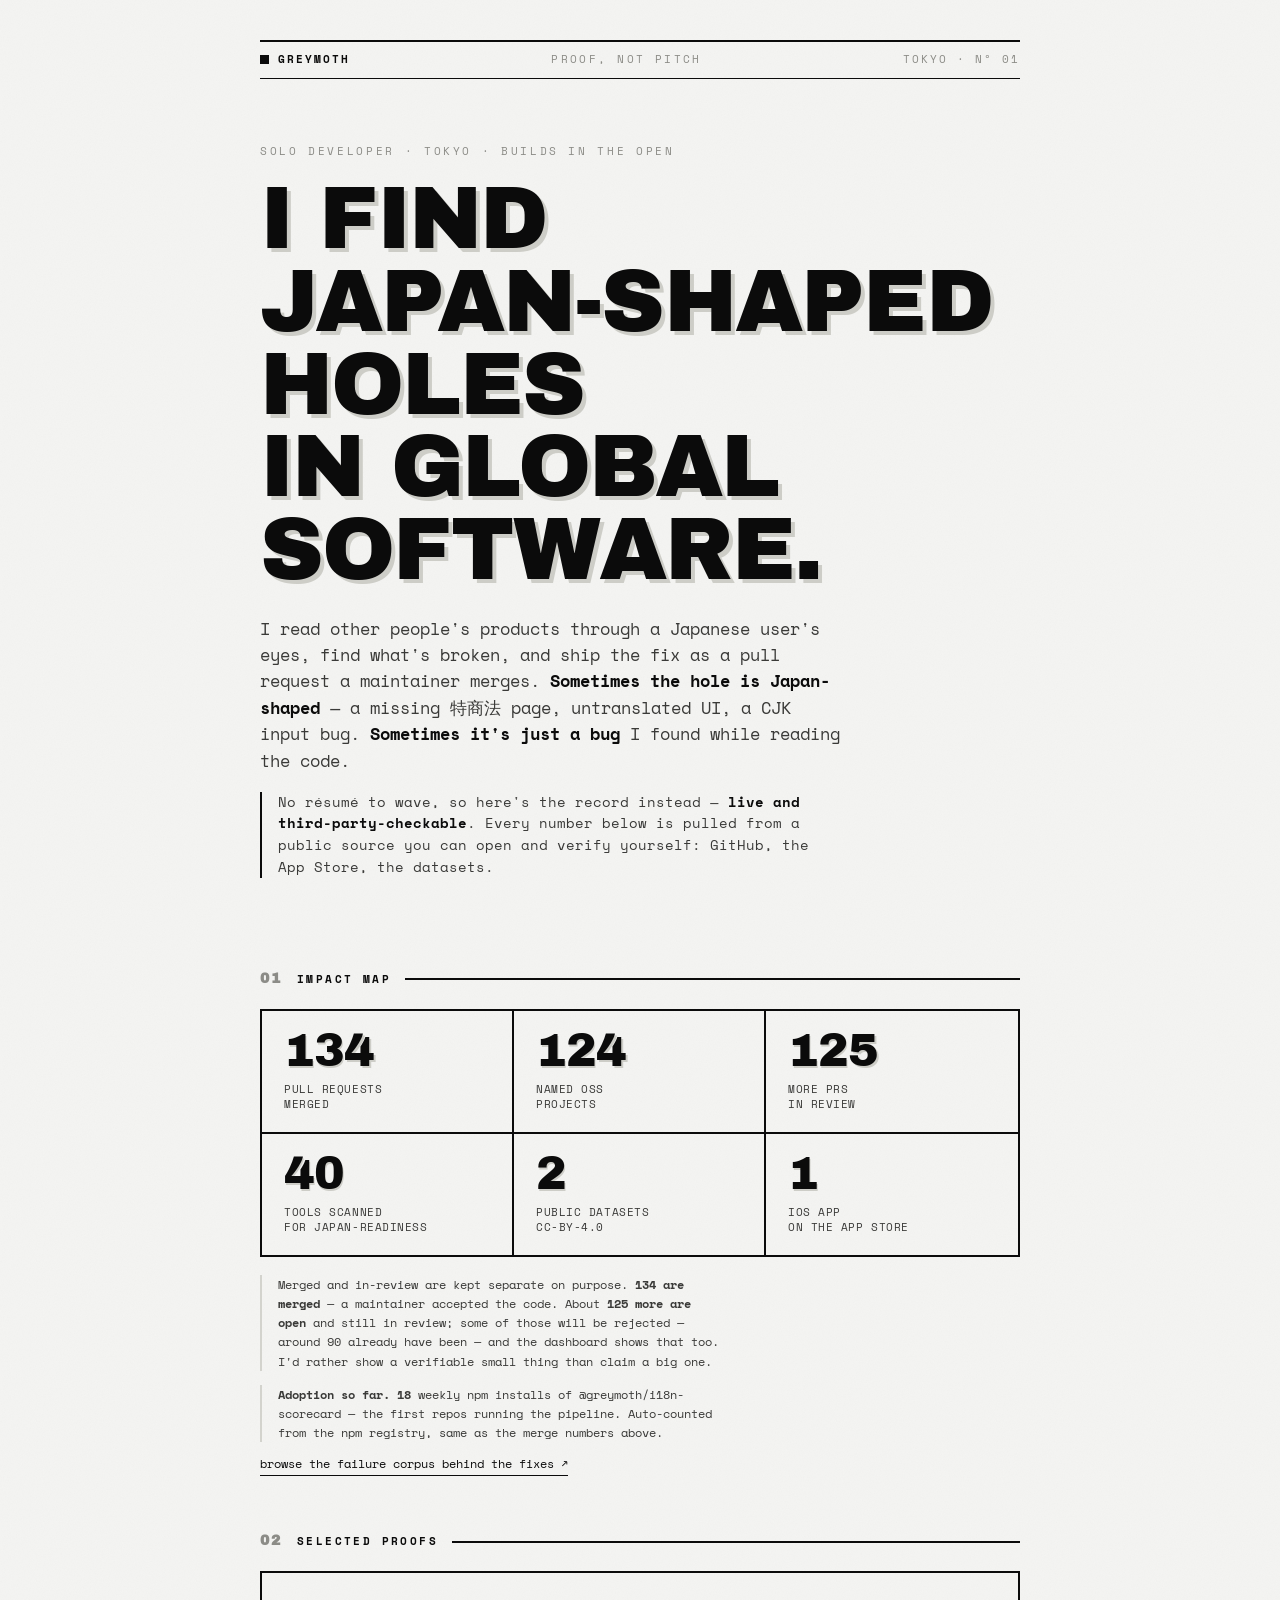
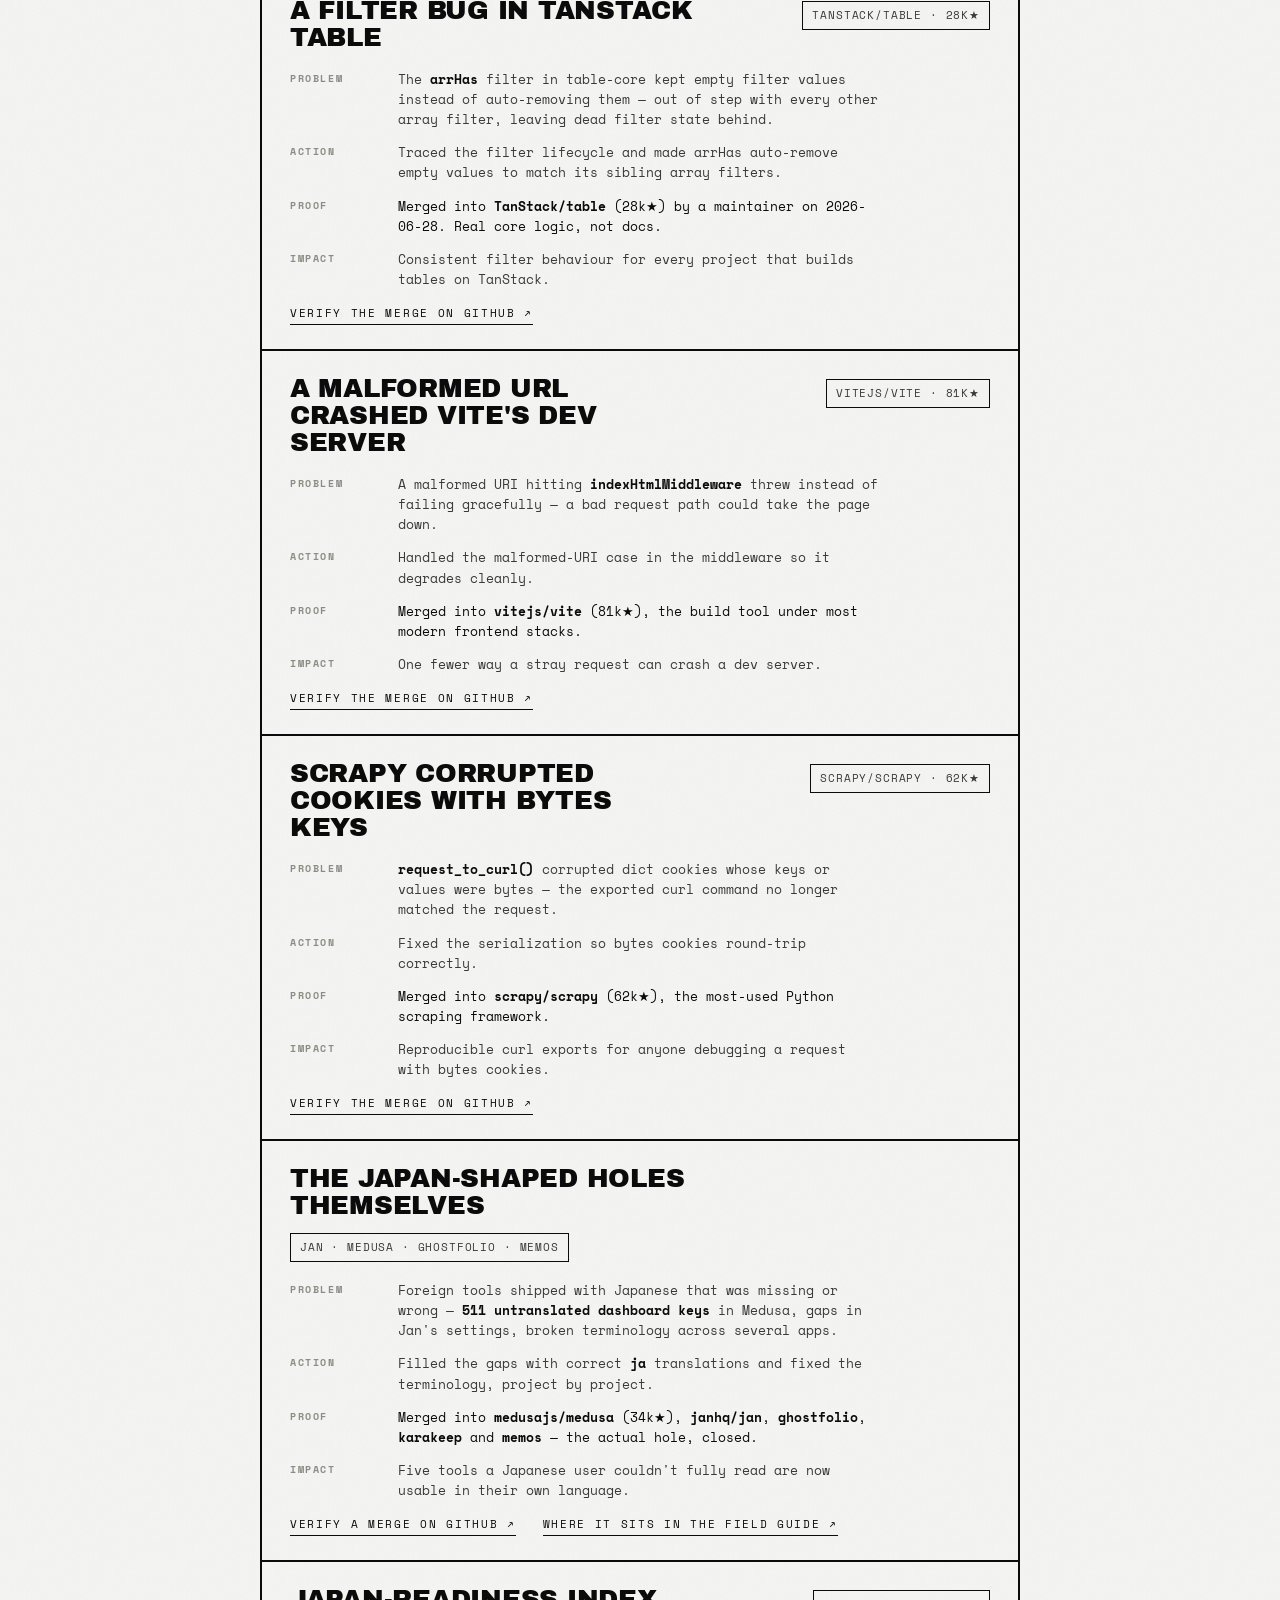
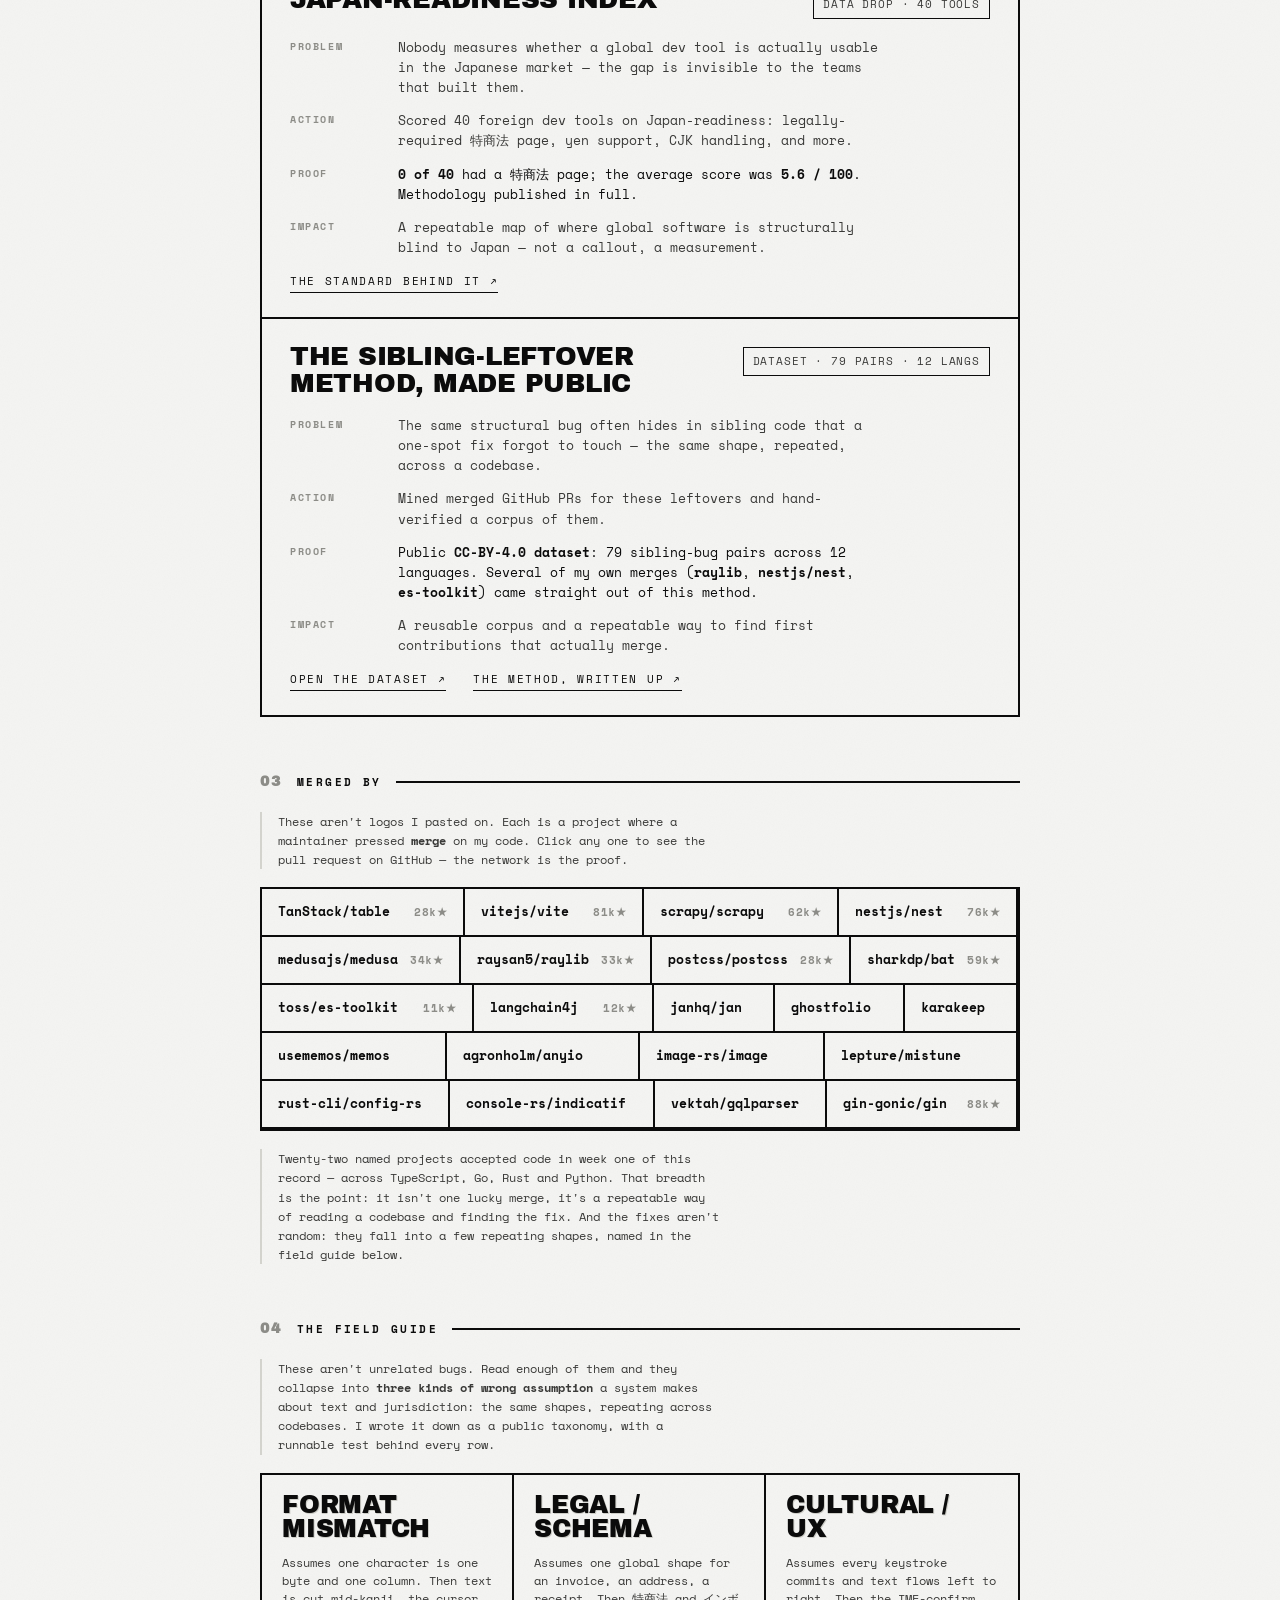
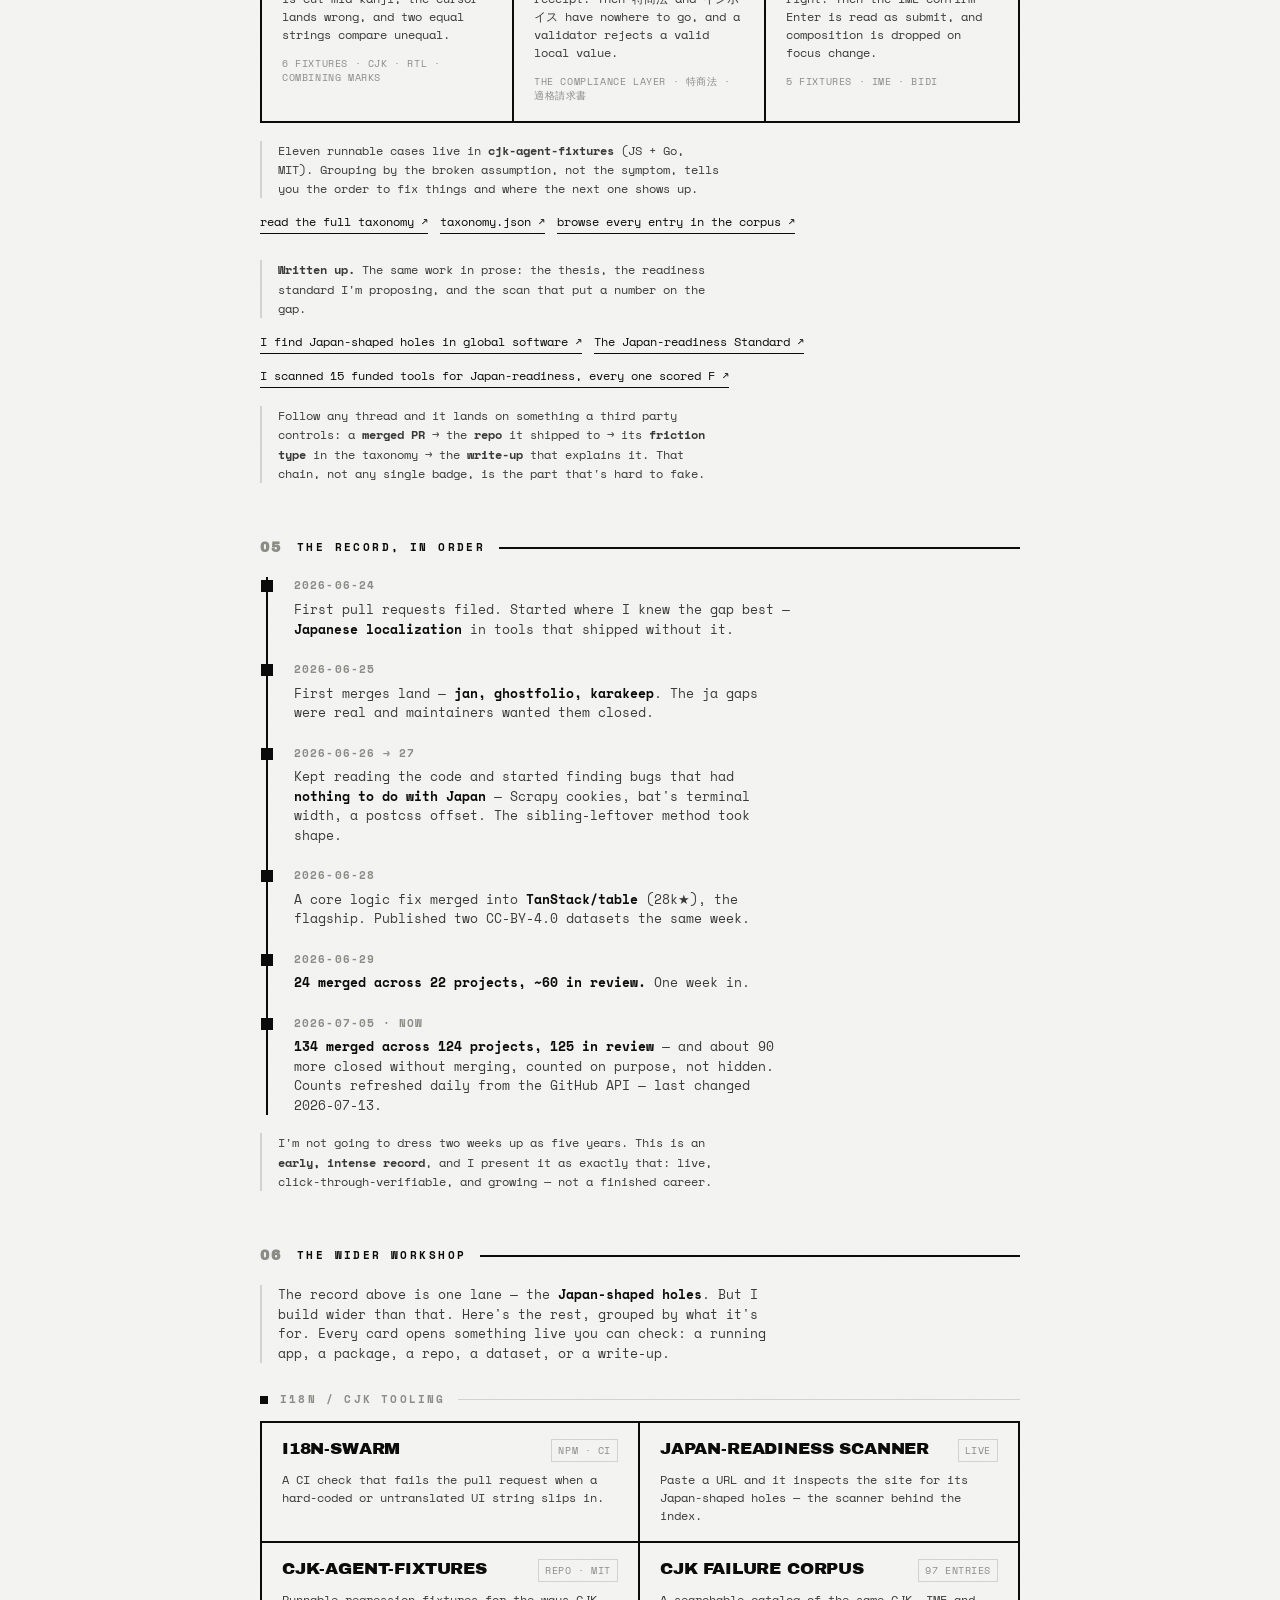
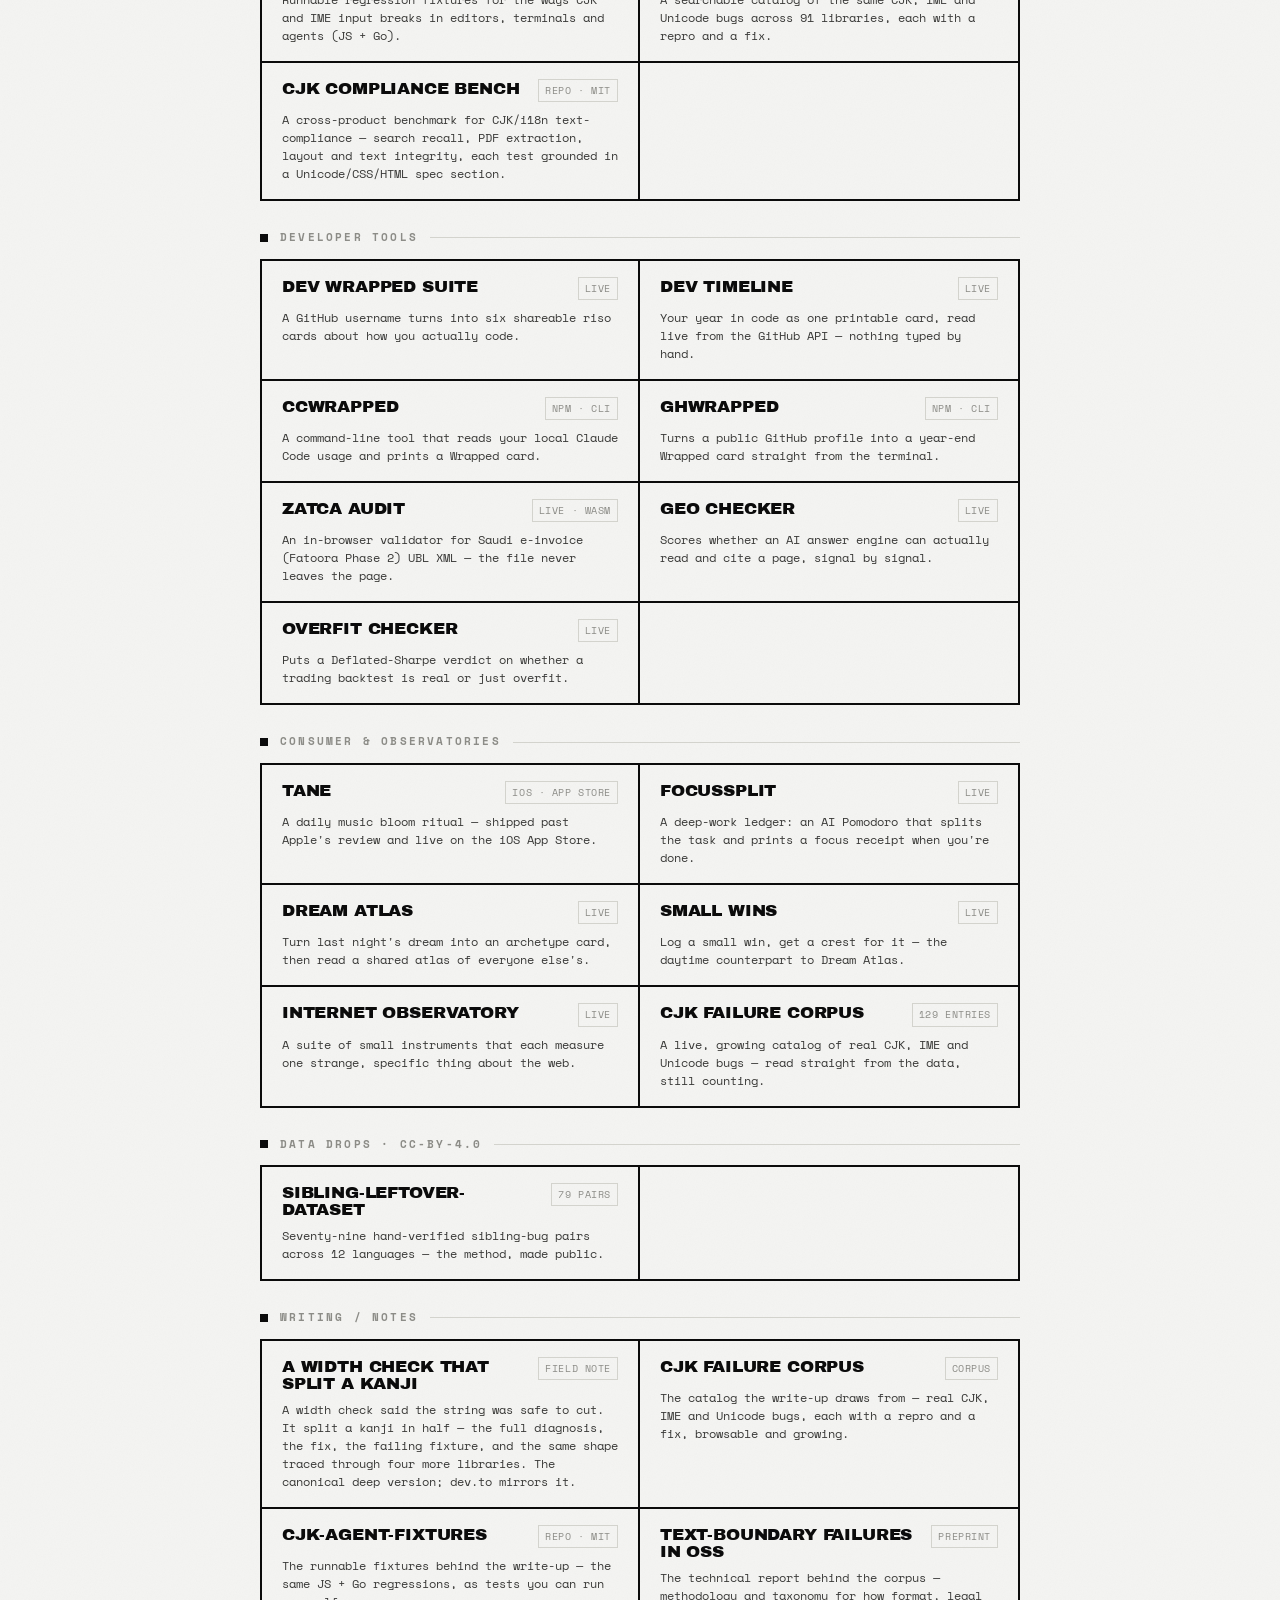
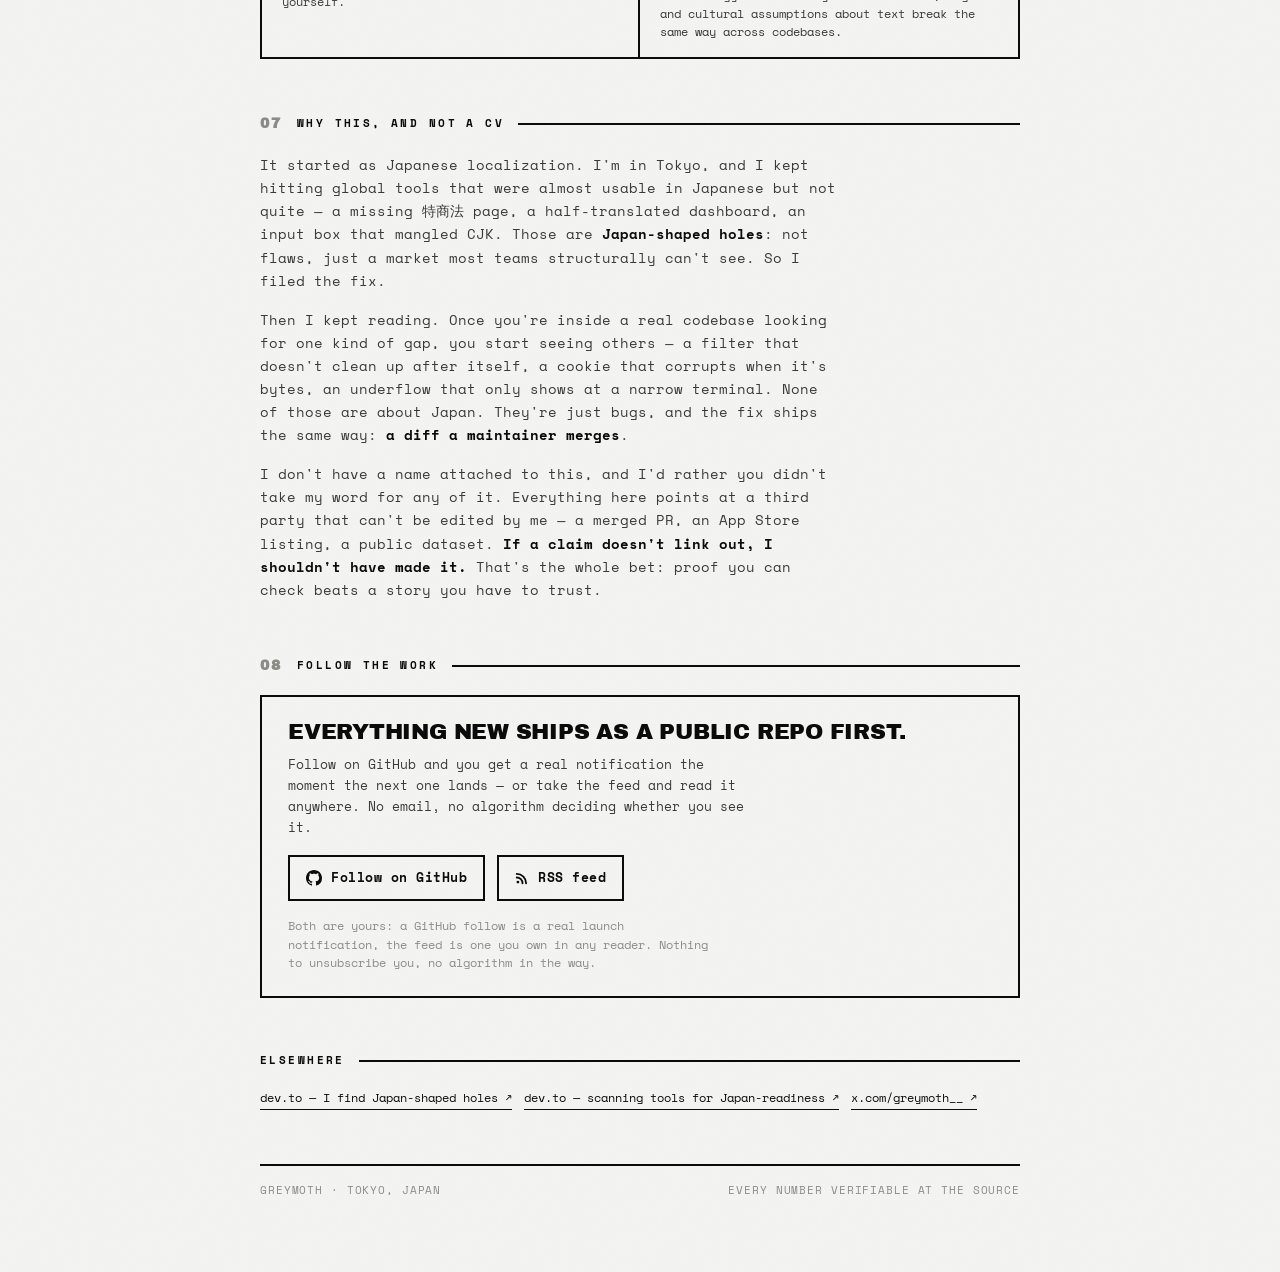
==== commit 0602b51f: "chore: refresh impact-map numbers from GitHub API" ====
--- a/index.html
+++ b/index.html
@@ -444,14 +444,14 @@
   <!-- LAYER 2 — IMPACT MAP -->
   <p class="label"><span class="n">01</span> Impact map</p>
   <div class="map" role="list" aria-label="Impact map">
-    <div class="cell" role="listitem"><div class="big"><!--S:merged-->133<!--/S--></div><div class="cap">pull requests<br>merged</div></div>
-    <div class="cell" role="listitem"><div class="big"><!--S:repos-->123<!--/S--></div><div class="cap">named OSS<br>projects</div></div>
-    <div class="cell" role="listitem"><div class="big"><!--S:open-->126<!--/S--></div><div class="cap">more PRs<br>in review</div></div>
+    <div class="cell" role="listitem"><div class="big"><!--S:merged-->134<!--/S--></div><div class="cap">pull requests<br>merged</div></div>
+    <div class="cell" role="listitem"><div class="big"><!--S:repos-->124<!--/S--></div><div class="cap">named OSS<br>projects</div></div>
+    <div class="cell" role="listitem"><div class="big"><!--S:open-->125<!--/S--></div><div class="cap">more PRs<br>in review</div></div>
     <div class="cell" role="listitem"><div class="big">40</div><div class="cap">tools scanned<br>for Japan-readiness</div></div>
     <div class="cell" role="listitem"><div class="big">2</div><div class="cap">public datasets<br>CC-BY-4.0</div></div>
     <div class="cell" role="listitem"><div class="big">1</div><div class="cap">iOS app<br>on the App Store</div></div>
   </div>
-  <p class="note">Merged and in-review are kept separate on purpose. <b><!--S:merged-->133<!--/S--> are merged</b> — a maintainer accepted the code. About <b><!--S:open-->126<!--/S--> more are open</b> and still in review; some of those will be rejected — around <!--S:rejected-->90<!--/S--> already have been — and the dashboard shows that too. I'd rather show a verifiable small thing than claim a big one.</p>
+  <p class="note">Merged and in-review are kept separate on purpose. <b><!--S:merged-->134<!--/S--> are merged</b> — a maintainer accepted the code. About <b><!--S:open-->125<!--/S--> more are open</b> and still in review; some of those will be rejected — around <!--S:rejected-->90<!--/S--> already have been — and the dashboard shows that too. I'd rather show a verifiable small thing than claim a big one.</p>
   <!--ADOPT:START--><p class="note" style="margin-top:14px"><b>Adoption so far.</b> <b>18</b> weekly npm installs of <span class="mono">@greymoth/i18n-scorecard</span> — the first repos running the pipeline. Auto-counted from the npm registry, same as the merge numbers above.</p><!--ADOPT:END-->
   <div class="more" style="margin-top:12px">
     <a href="https://greymoth-jp.github.io/cjk-failure-corpus/">browse the failure corpus behind the fixes ↗</a>
@@ -635,7 +635,7 @@
     </div>
     <div class="ev">
       <div class="d">2026-07-05 · now</div>
-      <div class="t"><b><!--S:merged-->133<!--/S--> merged across <!--S:repos-->123<!--/S--> projects, <!--S:open-->126<!--/S--> in review</b> — and about <!--S:rejected-->90<!--/S--> more closed without merging, counted on purpose, not hidden. Counts refreshed daily from the GitHub API — last changed <!--S:date-->2026-07-12<!--/S-->.</div>
+      <div class="t"><b><!--S:merged-->134<!--/S--> merged across <!--S:repos-->124<!--/S--> projects, <!--S:open-->125<!--/S--> in review</b> — and about <!--S:rejected-->90<!--/S--> more closed without merging, counted on purpose, not hidden. Counts refreshed daily from the GitHub API — last changed <!--S:date-->2026-07-13<!--/S-->.</div>
     </div>
   </div>
   <p class="note">I'm not going to dress two weeks up as five years. This is an <b>early, intense record</b>, and I present it as exactly that: live, click-through-verifiable, and growing — not a finished career.</p>
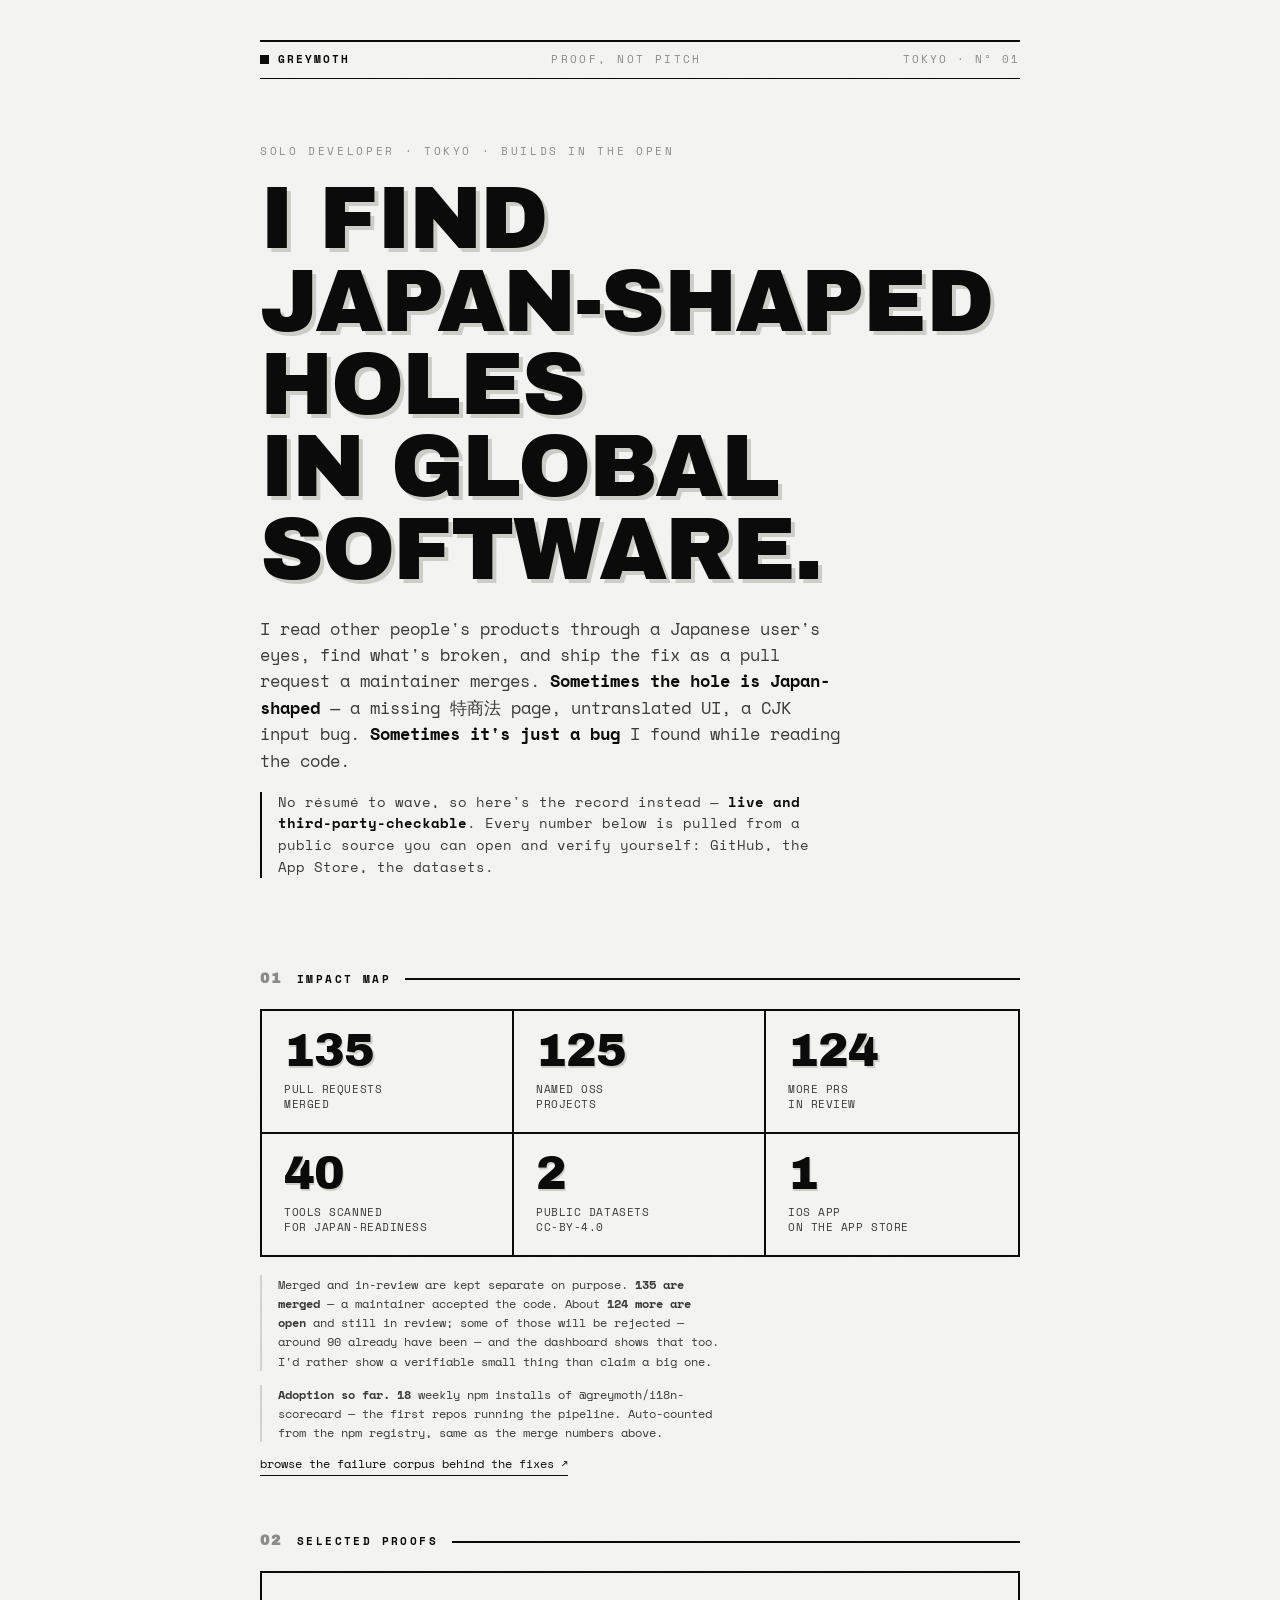
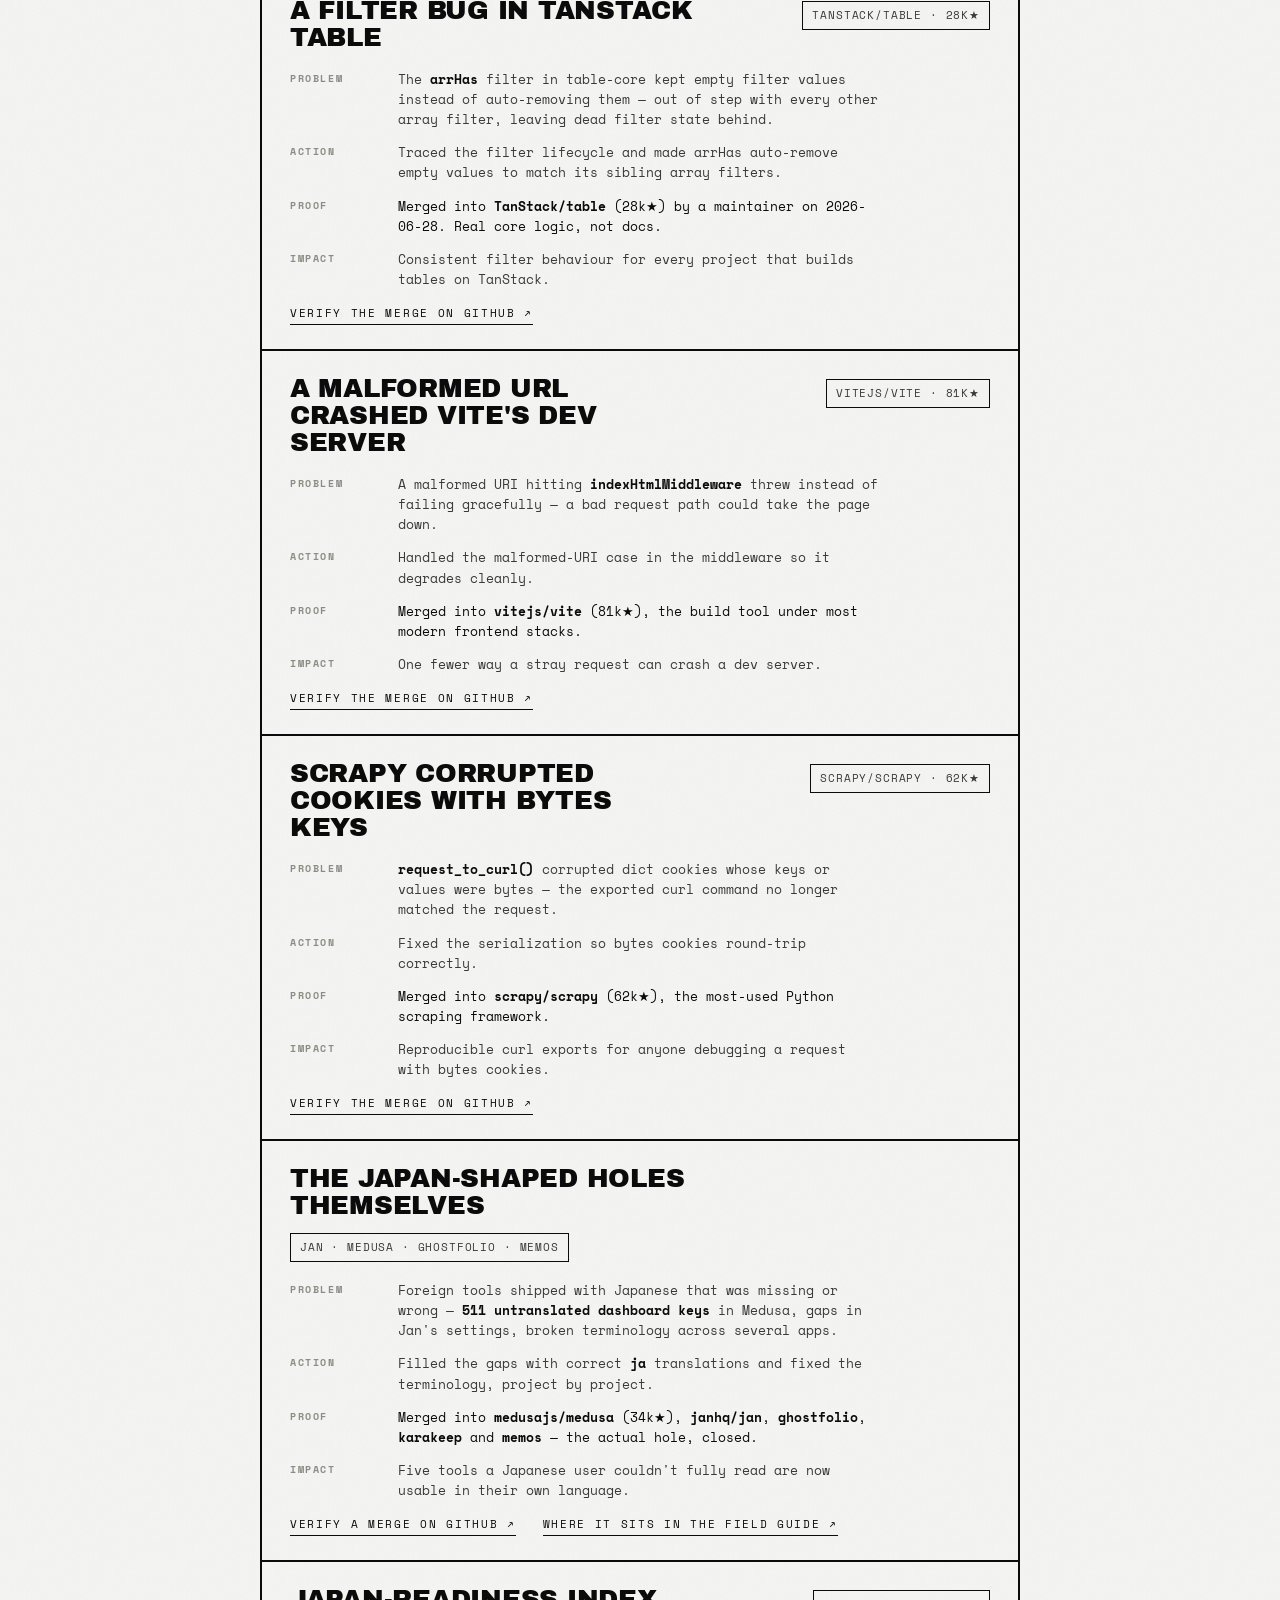
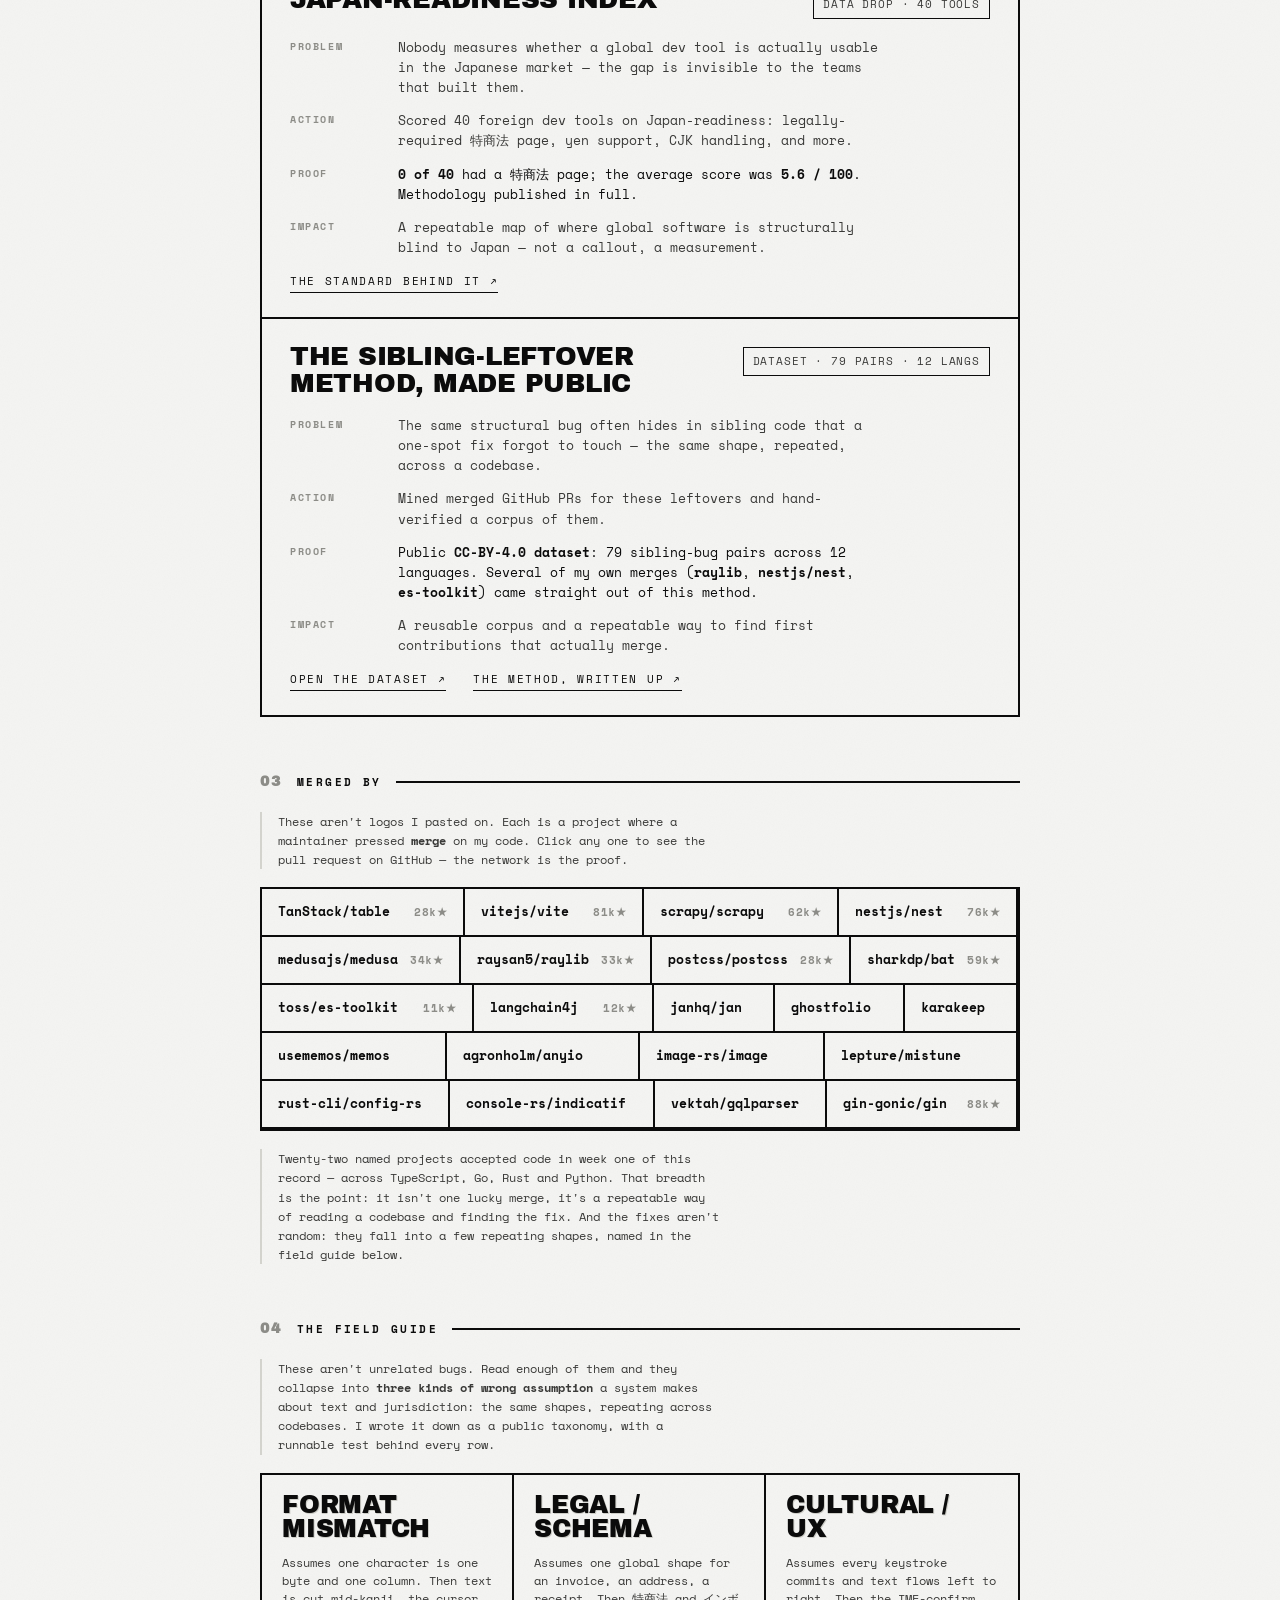
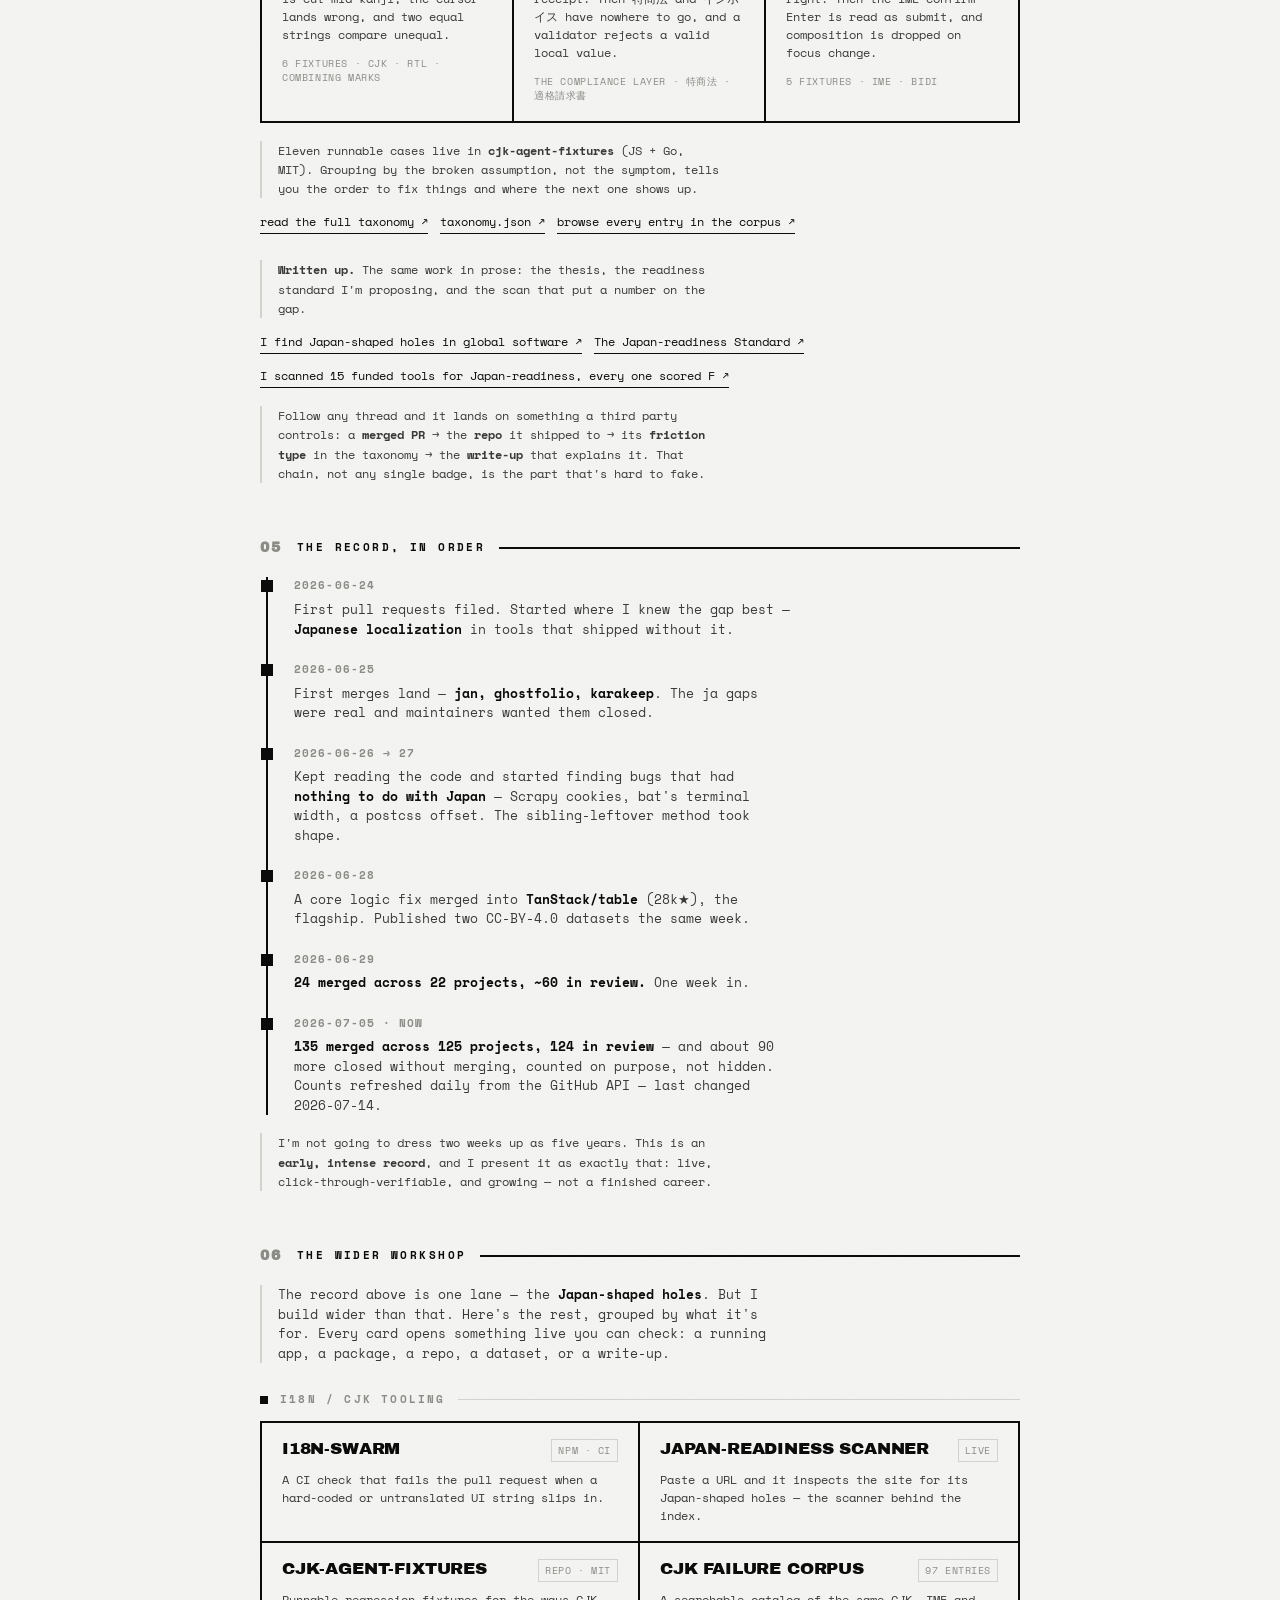
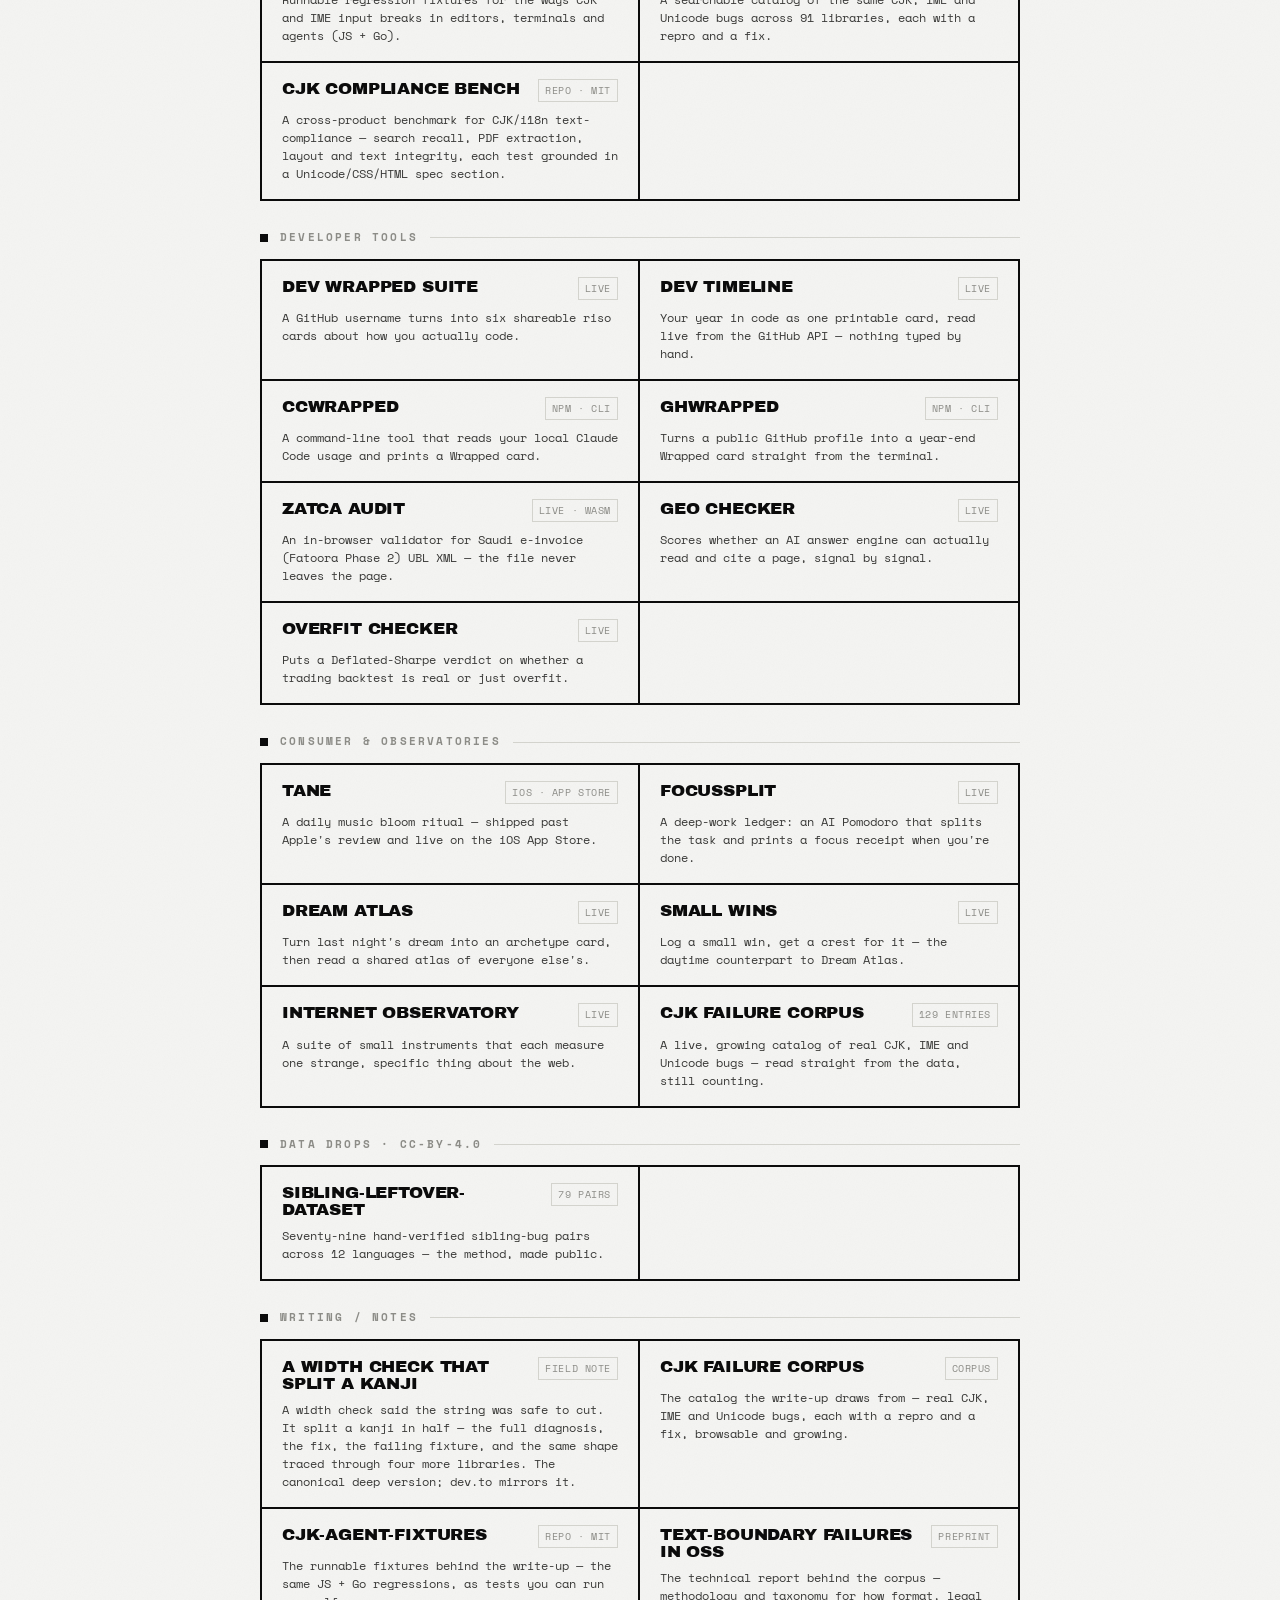
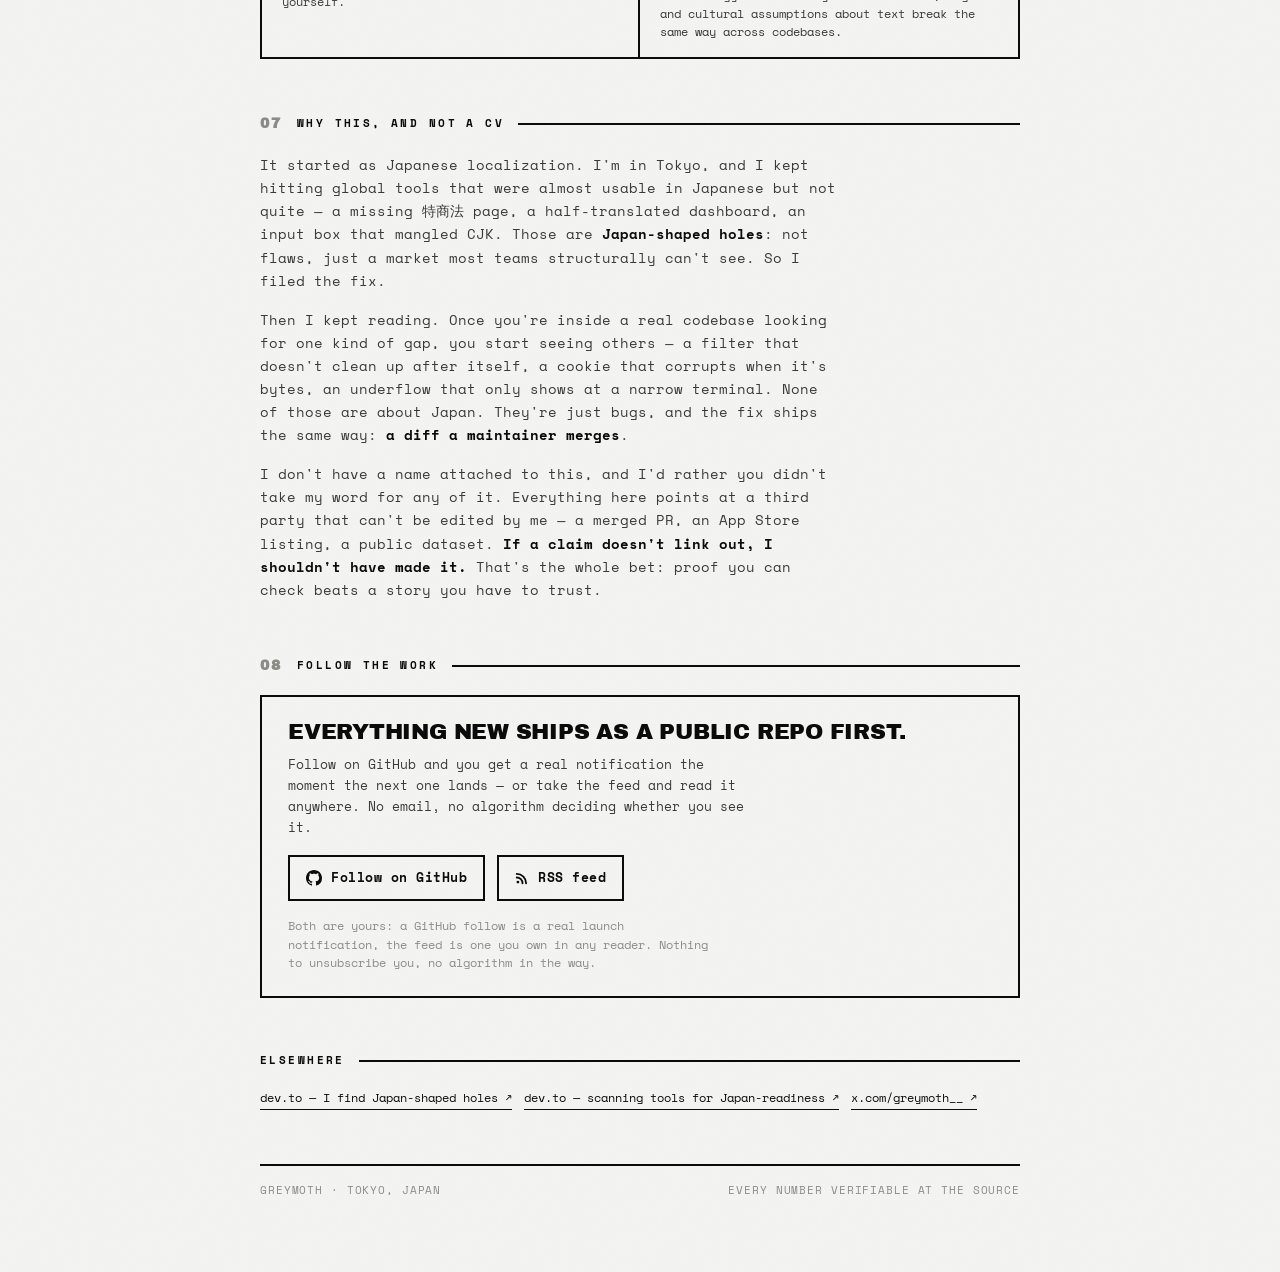
==== commit 0bee88de: "chore: refresh impact-map numbers from GitHub API" ====
--- a/index.html
+++ b/index.html
@@ -444,14 +444,14 @@
   <!-- LAYER 2 — IMPACT MAP -->
   <p class="label"><span class="n">01</span> Impact map</p>
   <div class="map" role="list" aria-label="Impact map">
-    <div class="cell" role="listitem"><div class="big"><!--S:merged-->134<!--/S--></div><div class="cap">pull requests<br>merged</div></div>
-    <div class="cell" role="listitem"><div class="big"><!--S:repos-->124<!--/S--></div><div class="cap">named OSS<br>projects</div></div>
-    <div class="cell" role="listitem"><div class="big"><!--S:open-->125<!--/S--></div><div class="cap">more PRs<br>in review</div></div>
+    <div class="cell" role="listitem"><div class="big"><!--S:merged-->135<!--/S--></div><div class="cap">pull requests<br>merged</div></div>
+    <div class="cell" role="listitem"><div class="big"><!--S:repos-->125<!--/S--></div><div class="cap">named OSS<br>projects</div></div>
+    <div class="cell" role="listitem"><div class="big"><!--S:open-->124<!--/S--></div><div class="cap">more PRs<br>in review</div></div>
     <div class="cell" role="listitem"><div class="big">40</div><div class="cap">tools scanned<br>for Japan-readiness</div></div>
     <div class="cell" role="listitem"><div class="big">2</div><div class="cap">public datasets<br>CC-BY-4.0</div></div>
     <div class="cell" role="listitem"><div class="big">1</div><div class="cap">iOS app<br>on the App Store</div></div>
   </div>
-  <p class="note">Merged and in-review are kept separate on purpose. <b><!--S:merged-->134<!--/S--> are merged</b> — a maintainer accepted the code. About <b><!--S:open-->125<!--/S--> more are open</b> and still in review; some of those will be rejected — around <!--S:rejected-->90<!--/S--> already have been — and the dashboard shows that too. I'd rather show a verifiable small thing than claim a big one.</p>
+  <p class="note">Merged and in-review are kept separate on purpose. <b><!--S:merged-->135<!--/S--> are merged</b> — a maintainer accepted the code. About <b><!--S:open-->124<!--/S--> more are open</b> and still in review; some of those will be rejected — around <!--S:rejected-->90<!--/S--> already have been — and the dashboard shows that too. I'd rather show a verifiable small thing than claim a big one.</p>
   <!--ADOPT:START--><p class="note" style="margin-top:14px"><b>Adoption so far.</b> <b>18</b> weekly npm installs of <span class="mono">@greymoth/i18n-scorecard</span> — the first repos running the pipeline. Auto-counted from the npm registry, same as the merge numbers above.</p><!--ADOPT:END-->
   <div class="more" style="margin-top:12px">
     <a href="https://greymoth-jp.github.io/cjk-failure-corpus/">browse the failure corpus behind the fixes ↗</a>
@@ -635,7 +635,7 @@
     </div>
     <div class="ev">
       <div class="d">2026-07-05 · now</div>
-      <div class="t"><b><!--S:merged-->134<!--/S--> merged across <!--S:repos-->124<!--/S--> projects, <!--S:open-->125<!--/S--> in review</b> — and about <!--S:rejected-->90<!--/S--> more closed without merging, counted on purpose, not hidden. Counts refreshed daily from the GitHub API — last changed <!--S:date-->2026-07-13<!--/S-->.</div>
+      <div class="t"><b><!--S:merged-->135<!--/S--> merged across <!--S:repos-->125<!--/S--> projects, <!--S:open-->124<!--/S--> in review</b> — and about <!--S:rejected-->90<!--/S--> more closed without merging, counted on purpose, not hidden. Counts refreshed daily from the GitHub API — last changed <!--S:date-->2026-07-14<!--/S-->.</div>
     </div>
   </div>
   <p class="note">I'm not going to dress two weeks up as five years. This is an <b>early, intense record</b>, and I present it as exactly that: live, click-through-verifiable, and growing — not a finished career.</p>
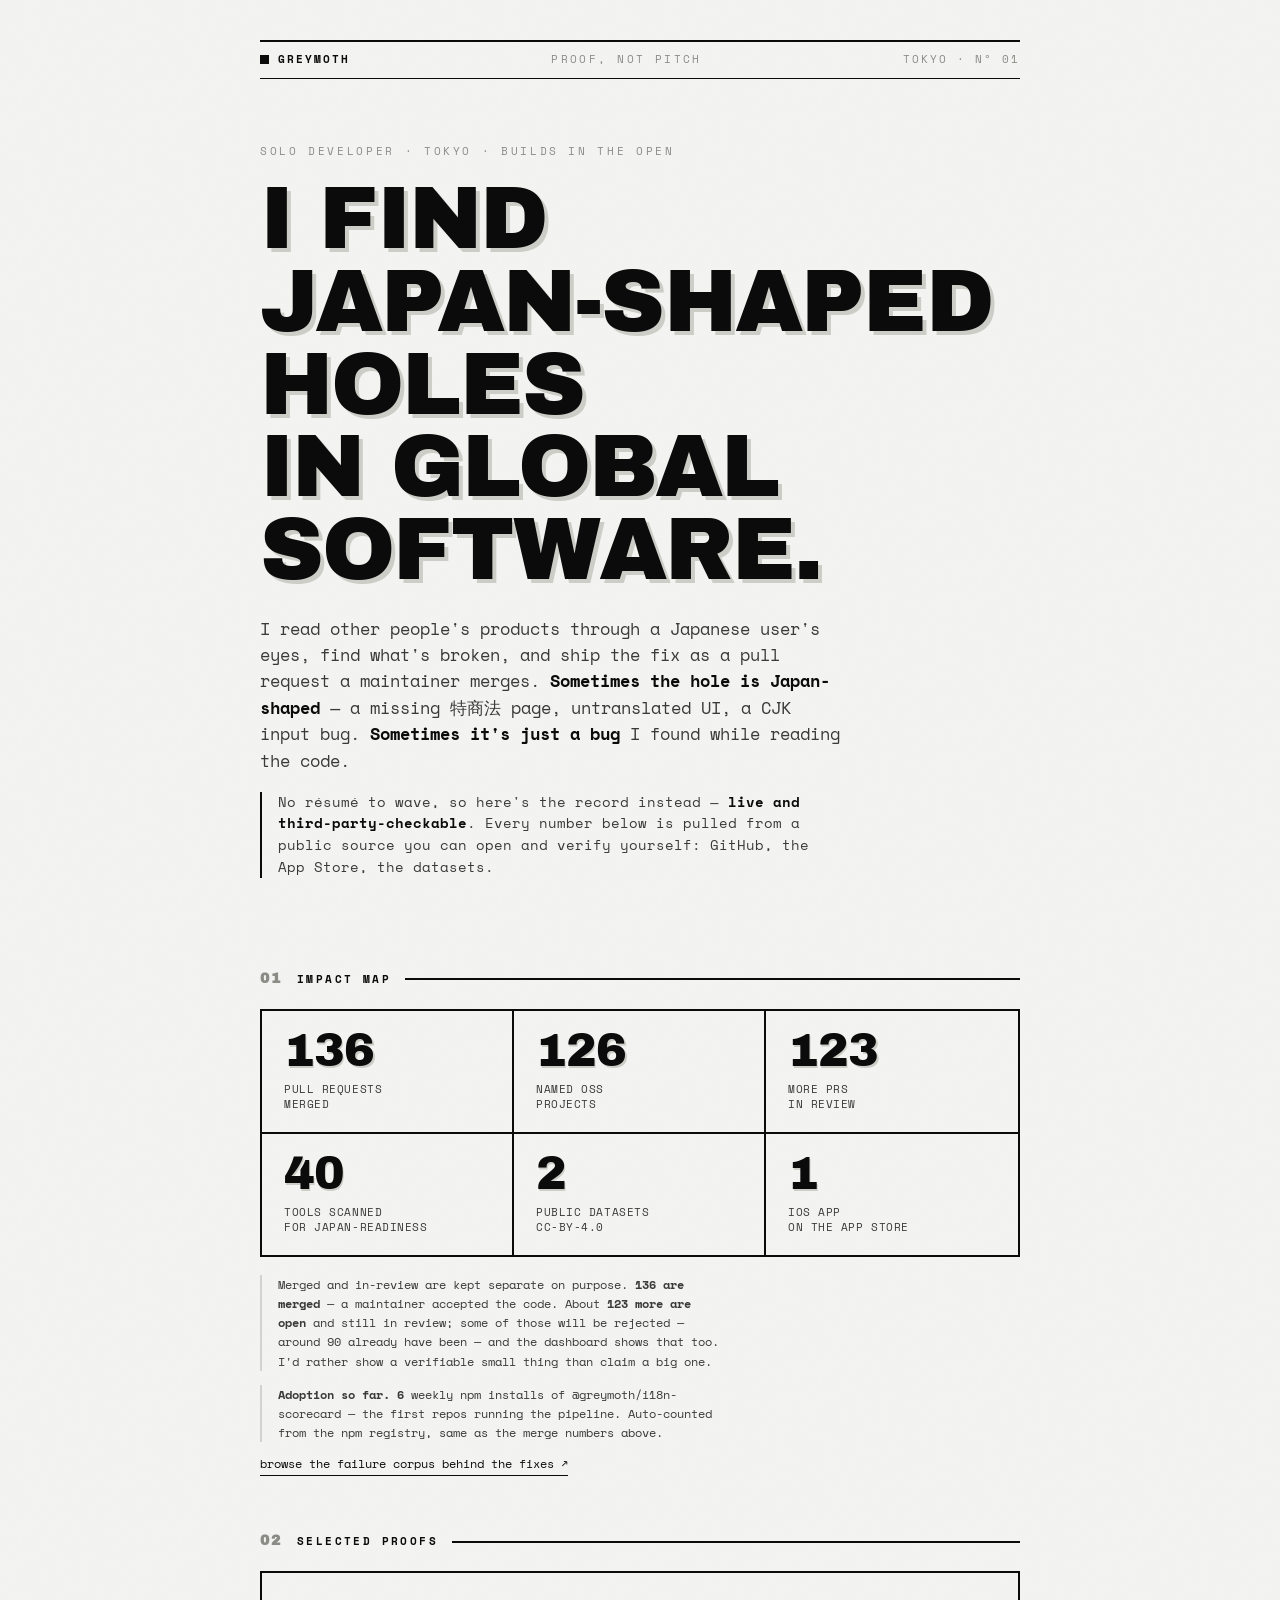
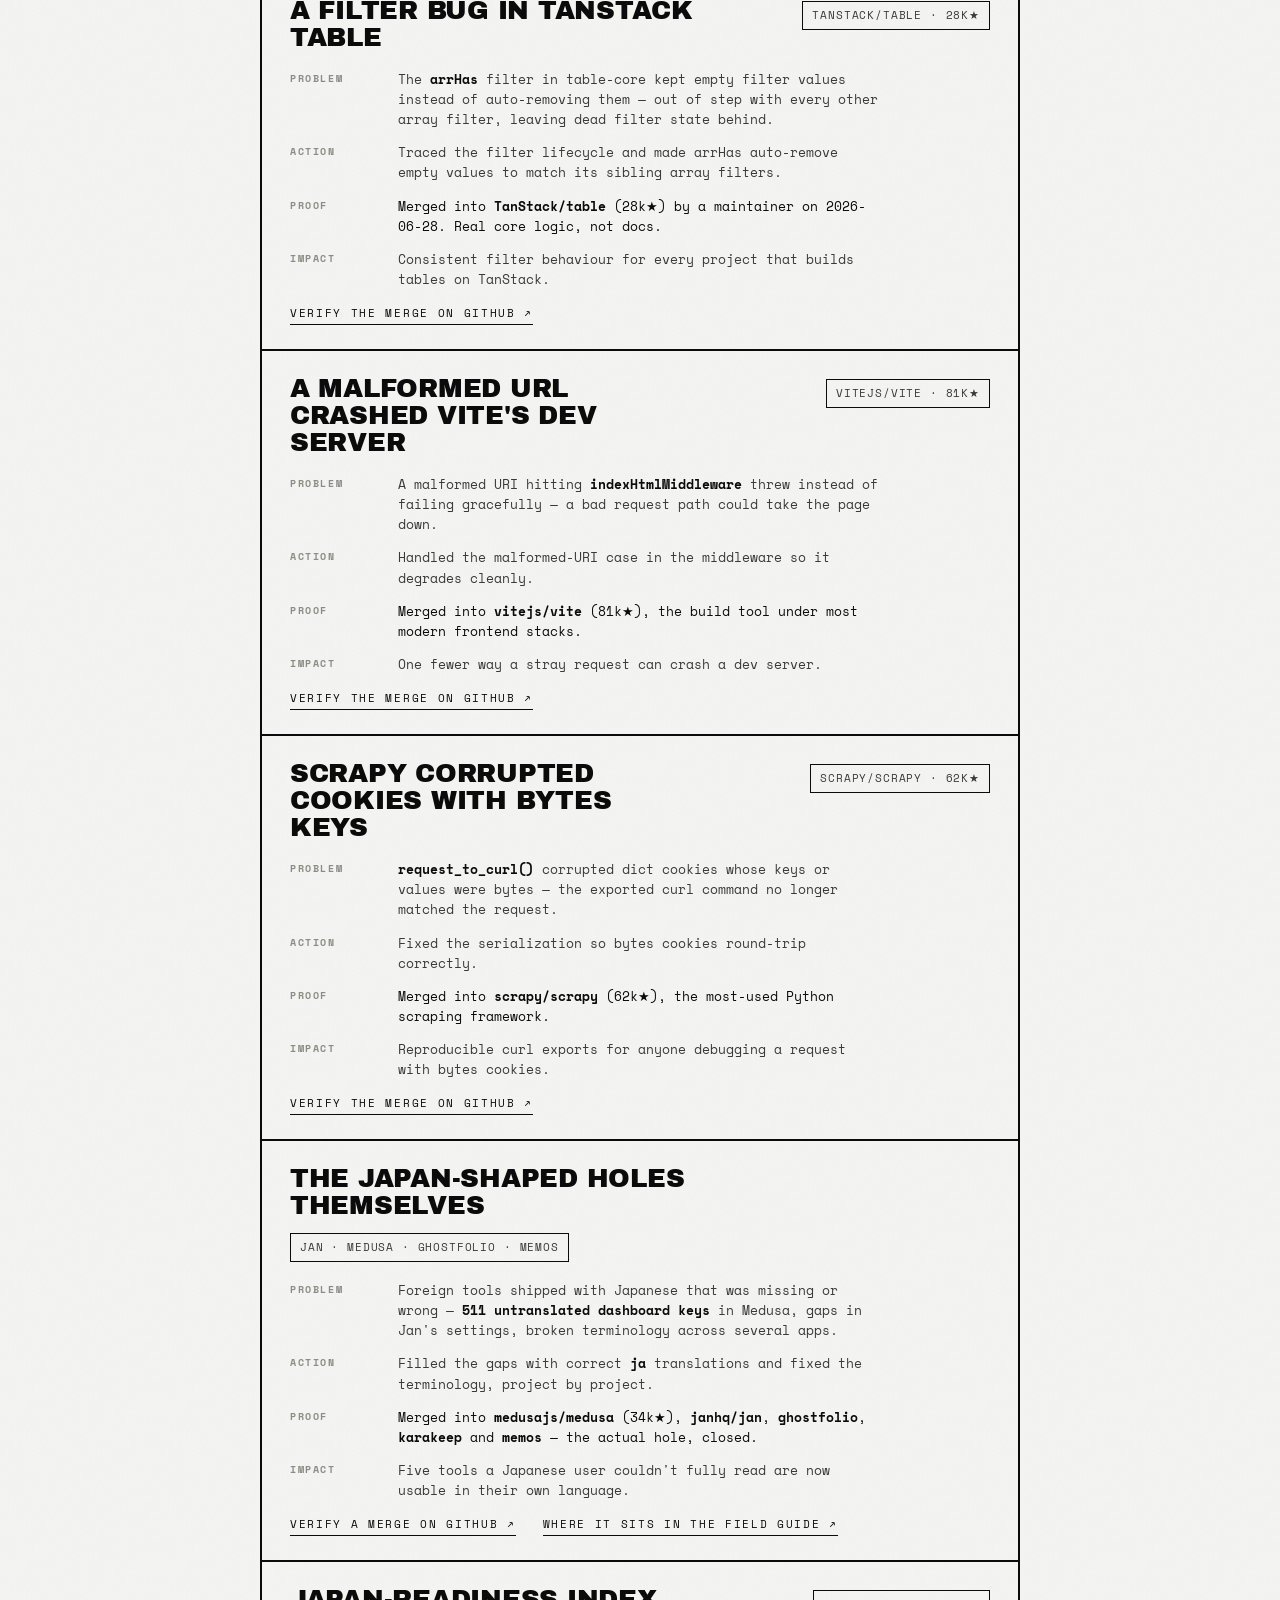
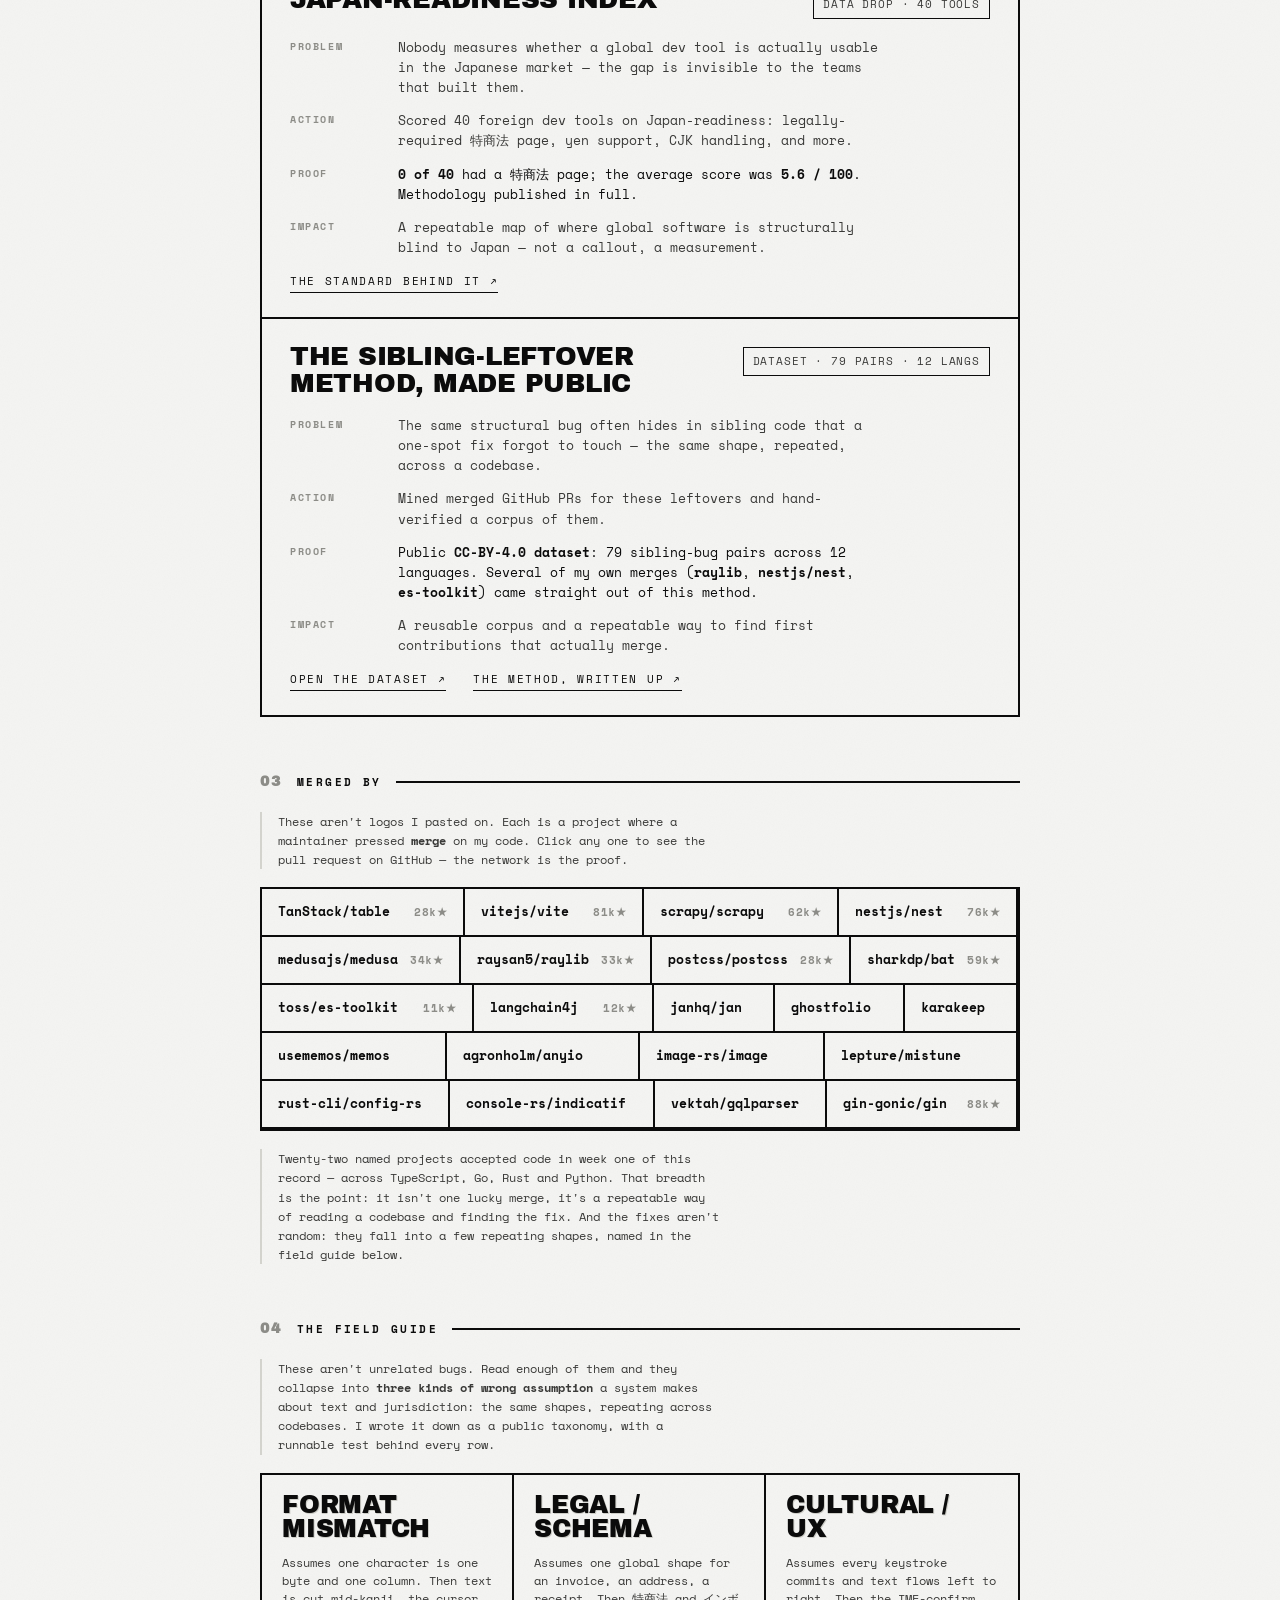
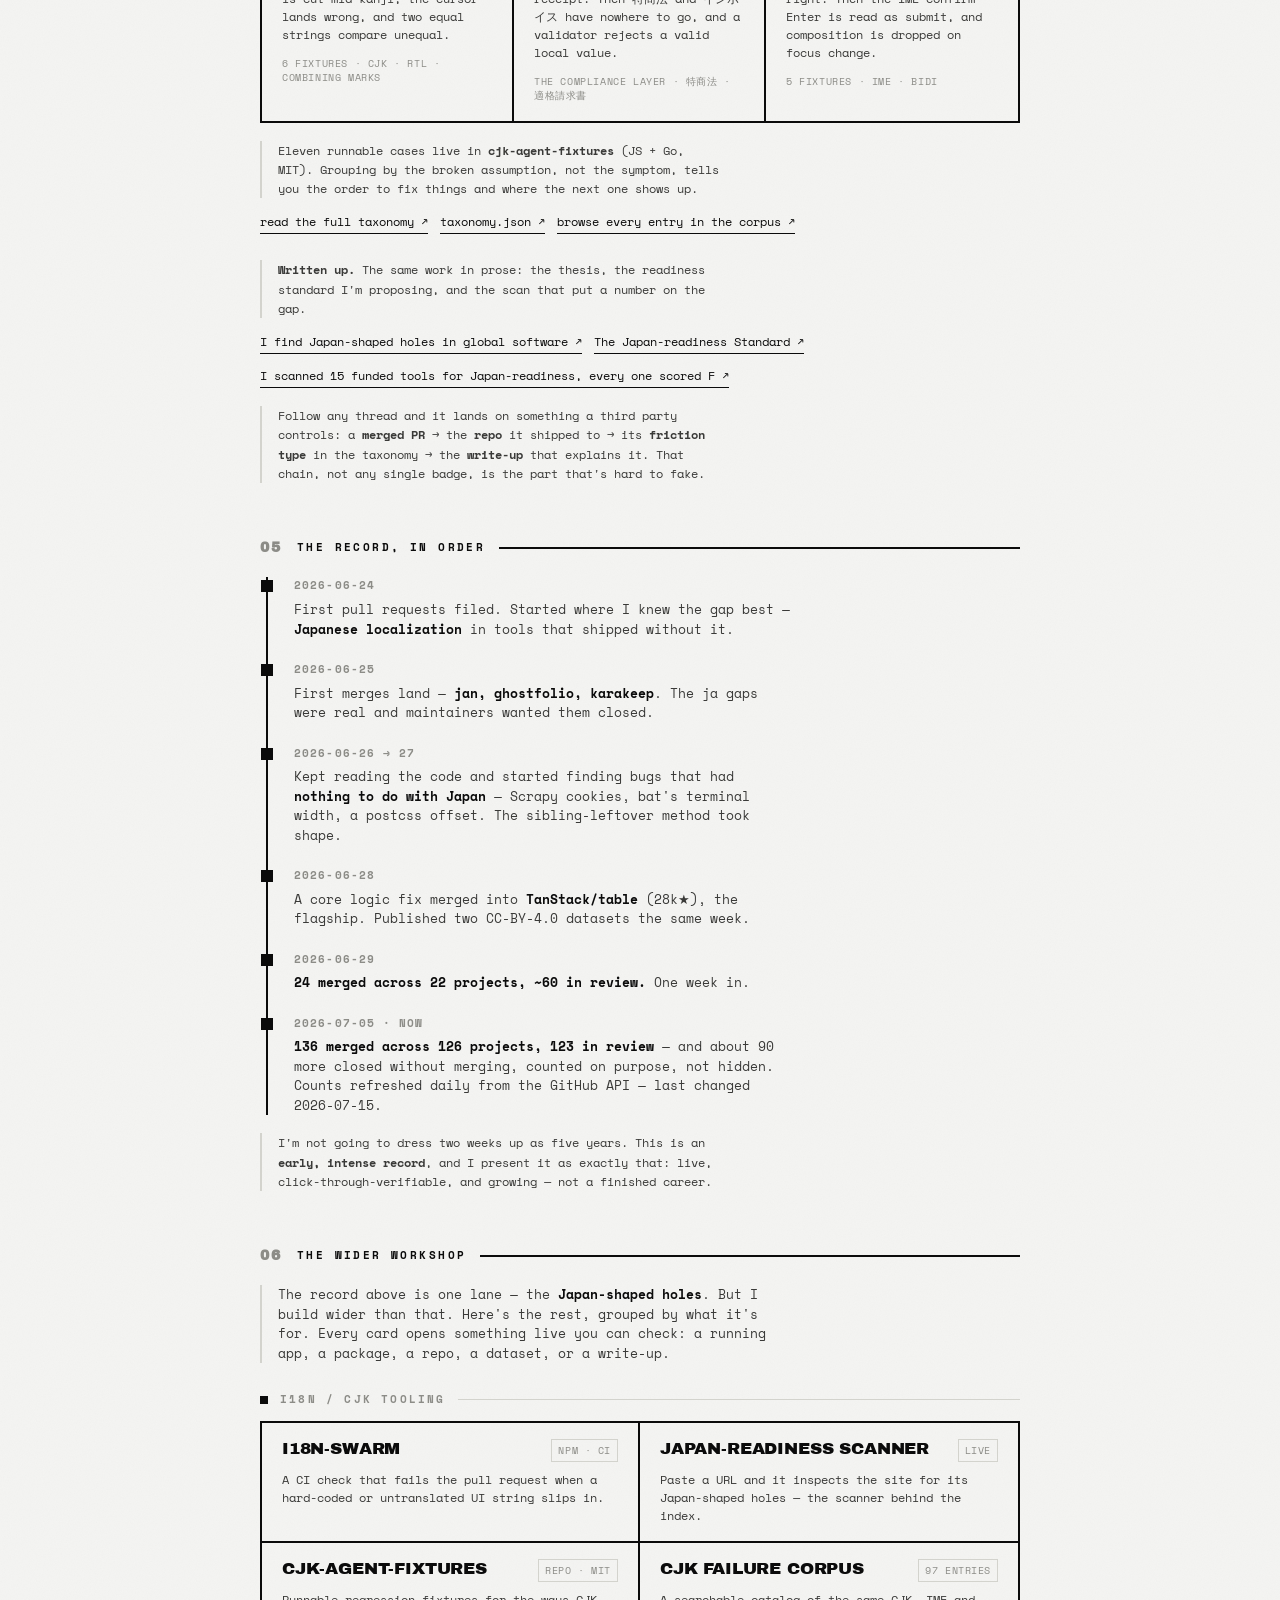
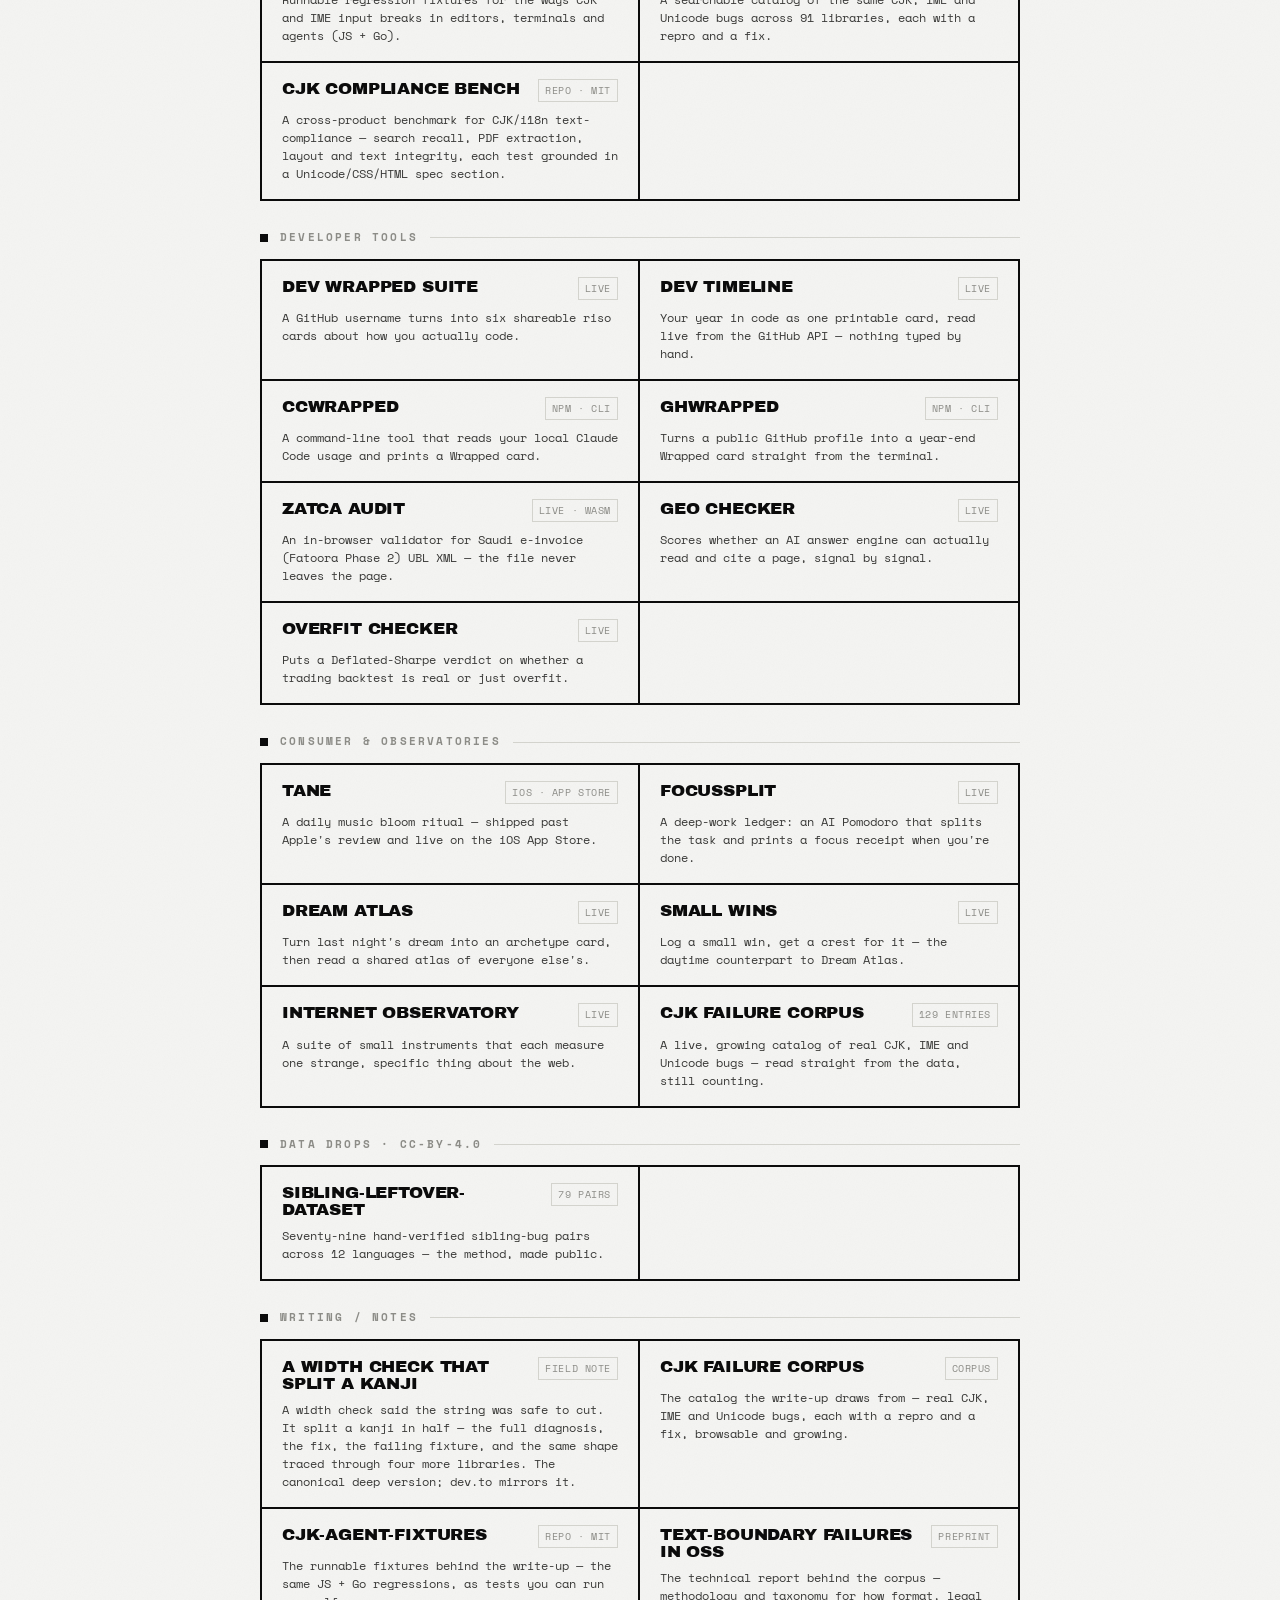
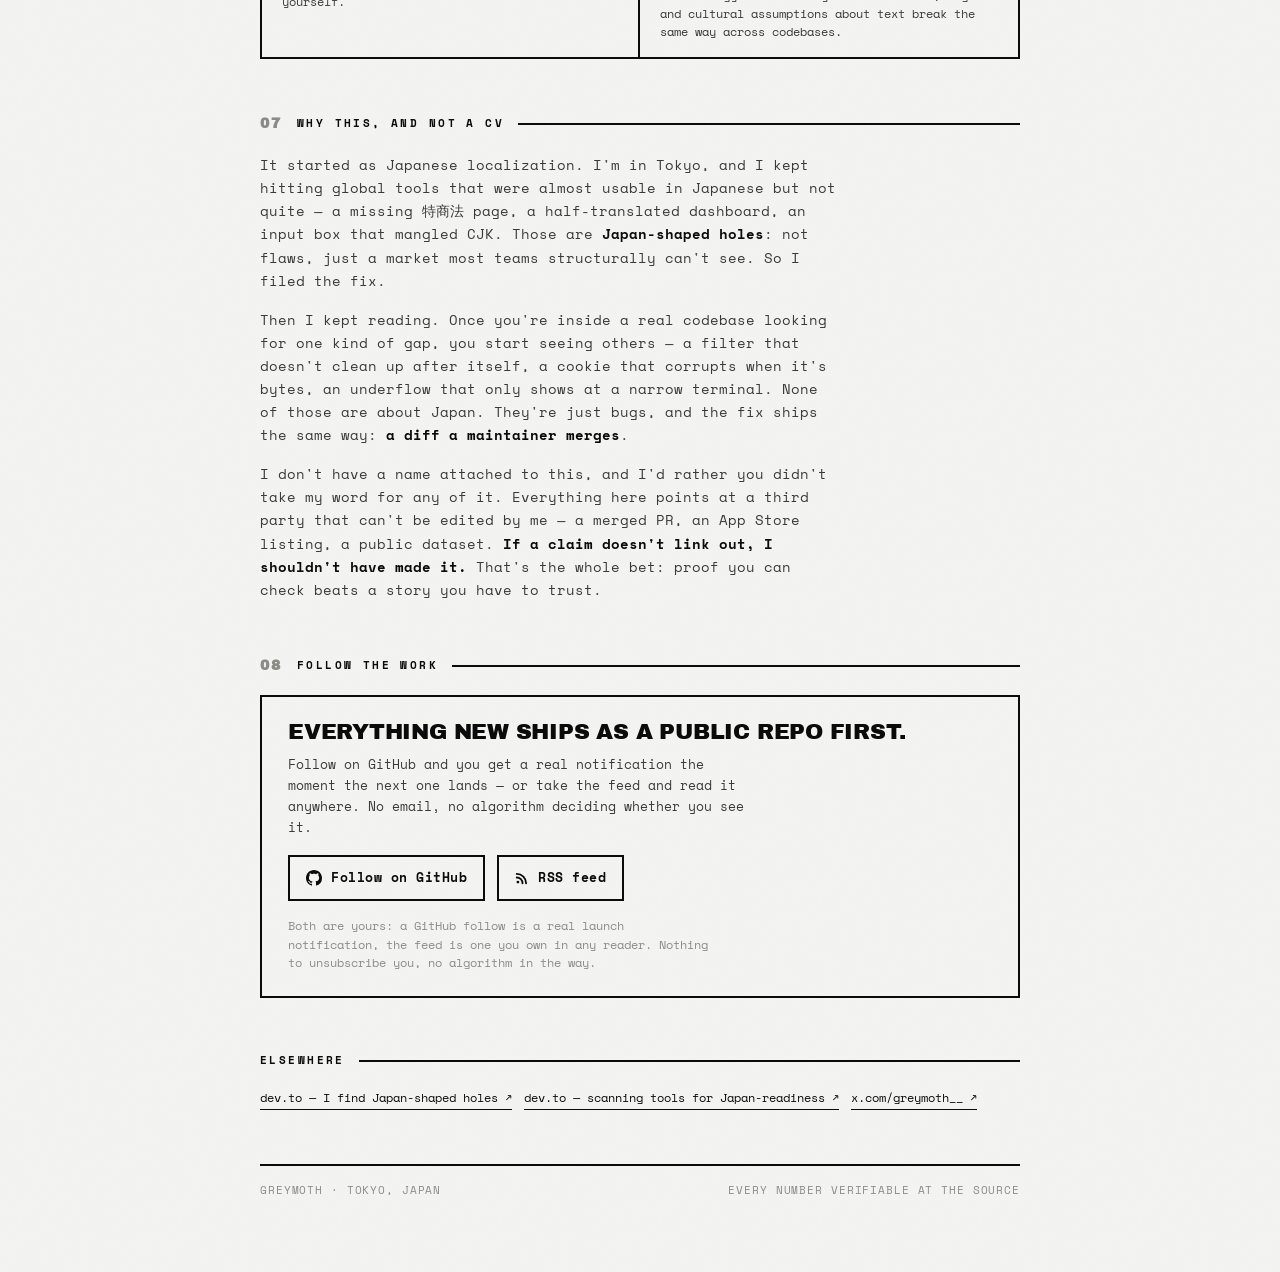
==== commit ec853789: "chore: refresh impact-map numbers from GitHub API" ====
--- a/index.html
+++ b/index.html
@@ -444,15 +444,15 @@
   <!-- LAYER 2 — IMPACT MAP -->
   <p class="label"><span class="n">01</span> Impact map</p>
   <div class="map" role="list" aria-label="Impact map">
-    <div class="cell" role="listitem"><div class="big"><!--S:merged-->135<!--/S--></div><div class="cap">pull requests<br>merged</div></div>
-    <div class="cell" role="listitem"><div class="big"><!--S:repos-->125<!--/S--></div><div class="cap">named OSS<br>projects</div></div>
-    <div class="cell" role="listitem"><div class="big"><!--S:open-->124<!--/S--></div><div class="cap">more PRs<br>in review</div></div>
+    <div class="cell" role="listitem"><div class="big"><!--S:merged-->136<!--/S--></div><div class="cap">pull requests<br>merged</div></div>
+    <div class="cell" role="listitem"><div class="big"><!--S:repos-->126<!--/S--></div><div class="cap">named OSS<br>projects</div></div>
+    <div class="cell" role="listitem"><div class="big"><!--S:open-->123<!--/S--></div><div class="cap">more PRs<br>in review</div></div>
     <div class="cell" role="listitem"><div class="big">40</div><div class="cap">tools scanned<br>for Japan-readiness</div></div>
     <div class="cell" role="listitem"><div class="big">2</div><div class="cap">public datasets<br>CC-BY-4.0</div></div>
     <div class="cell" role="listitem"><div class="big">1</div><div class="cap">iOS app<br>on the App Store</div></div>
   </div>
-  <p class="note">Merged and in-review are kept separate on purpose. <b><!--S:merged-->135<!--/S--> are merged</b> — a maintainer accepted the code. About <b><!--S:open-->124<!--/S--> more are open</b> and still in review; some of those will be rejected — around <!--S:rejected-->90<!--/S--> already have been — and the dashboard shows that too. I'd rather show a verifiable small thing than claim a big one.</p>
-  <!--ADOPT:START--><p class="note" style="margin-top:14px"><b>Adoption so far.</b> <b>18</b> weekly npm installs of <span class="mono">@greymoth/i18n-scorecard</span> — the first repos running the pipeline. Auto-counted from the npm registry, same as the merge numbers above.</p><!--ADOPT:END-->
+  <p class="note">Merged and in-review are kept separate on purpose. <b><!--S:merged-->136<!--/S--> are merged</b> — a maintainer accepted the code. About <b><!--S:open-->123<!--/S--> more are open</b> and still in review; some of those will be rejected — around <!--S:rejected-->90<!--/S--> already have been — and the dashboard shows that too. I'd rather show a verifiable small thing than claim a big one.</p>
+  <!--ADOPT:START--><p class="note" style="margin-top:14px"><b>Adoption so far.</b> <b>6</b> weekly npm installs of <span class="mono">@greymoth/i18n-scorecard</span> — the first repos running the pipeline. Auto-counted from the npm registry, same as the merge numbers above.</p><!--ADOPT:END-->
   <div class="more" style="margin-top:12px">
     <a href="https://greymoth-jp.github.io/cjk-failure-corpus/">browse the failure corpus behind the fixes ↗</a>
   </div>
@@ -635,7 +635,7 @@
     </div>
     <div class="ev">
       <div class="d">2026-07-05 · now</div>
-      <div class="t"><b><!--S:merged-->135<!--/S--> merged across <!--S:repos-->125<!--/S--> projects, <!--S:open-->124<!--/S--> in review</b> — and about <!--S:rejected-->90<!--/S--> more closed without merging, counted on purpose, not hidden. Counts refreshed daily from the GitHub API — last changed <!--S:date-->2026-07-14<!--/S-->.</div>
+      <div class="t"><b><!--S:merged-->136<!--/S--> merged across <!--S:repos-->126<!--/S--> projects, <!--S:open-->123<!--/S--> in review</b> — and about <!--S:rejected-->90<!--/S--> more closed without merging, counted on purpose, not hidden. Counts refreshed daily from the GitHub API — last changed <!--S:date-->2026-07-15<!--/S-->.</div>
     </div>
   </div>
   <p class="note">I'm not going to dress two weeks up as five years. This is an <b>early, intense record</b>, and I present it as exactly that: live, click-through-verifiable, and growing — not a finished career.</p>
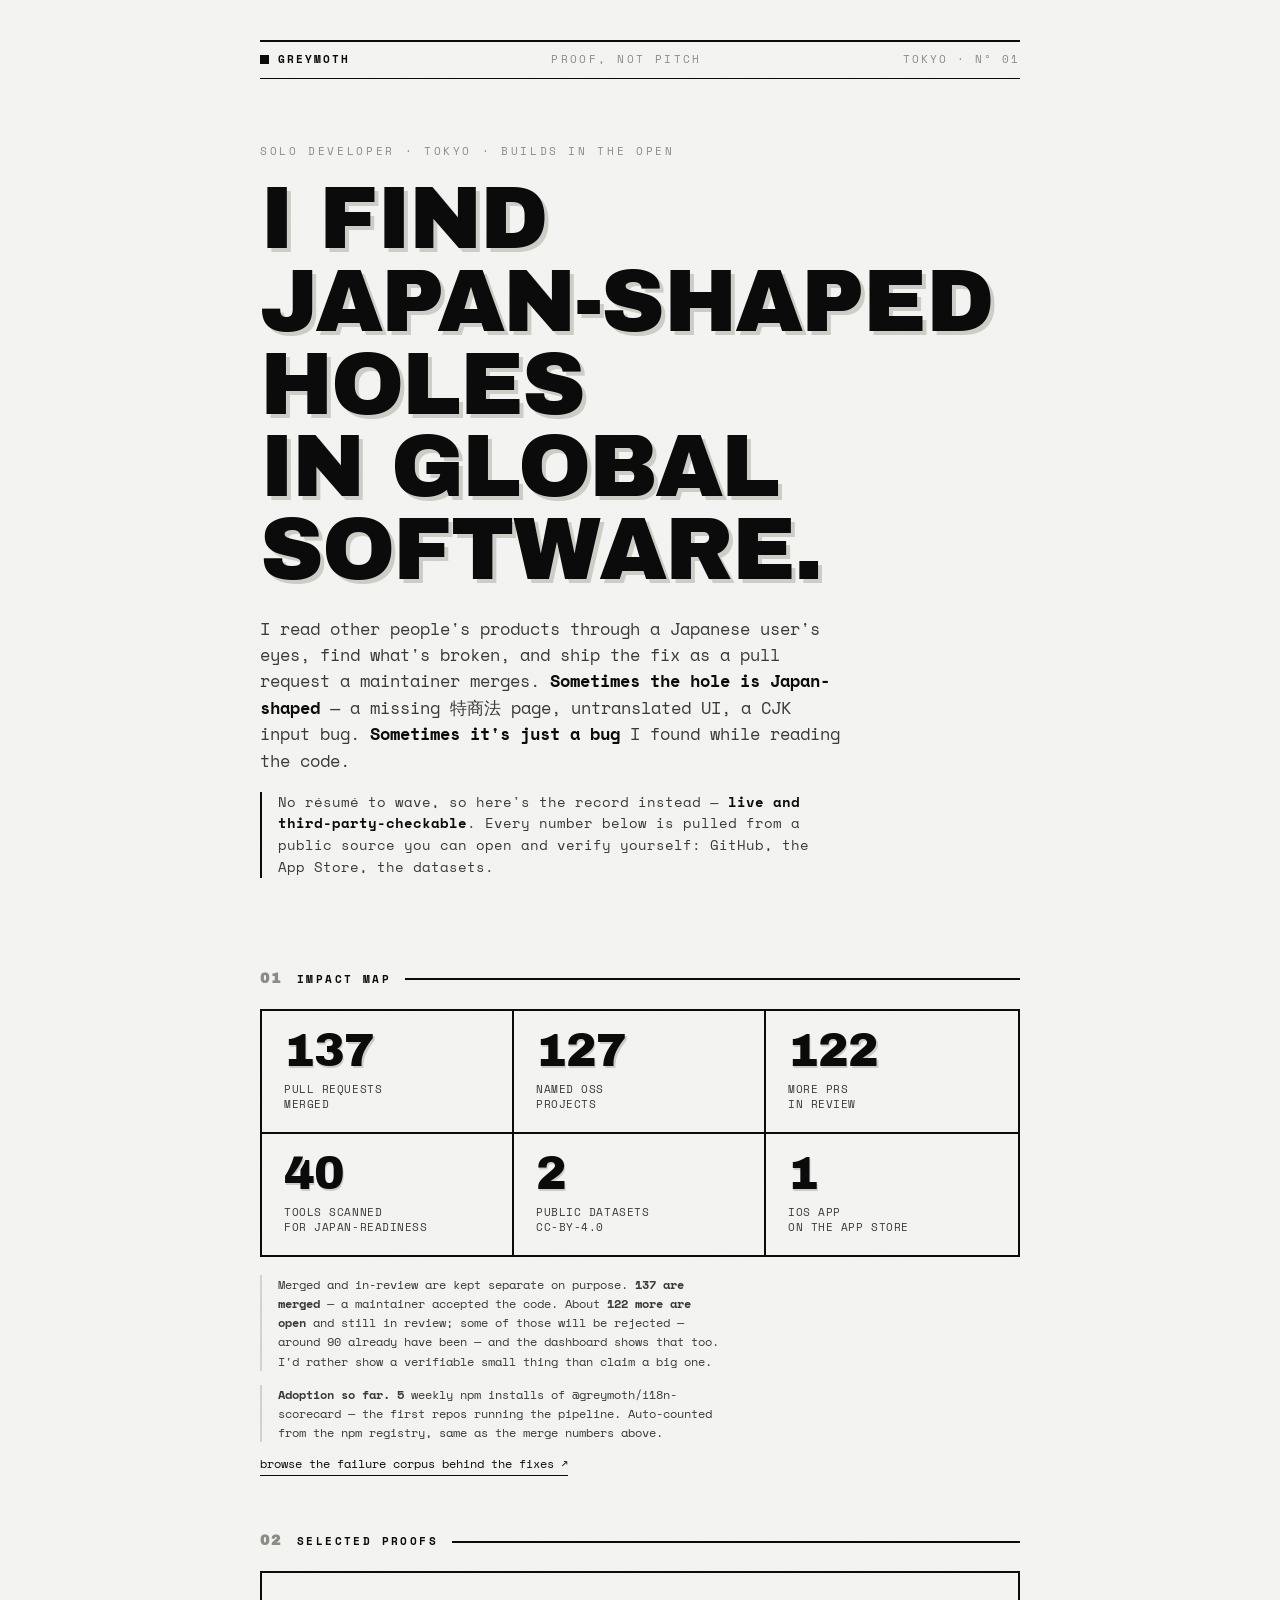
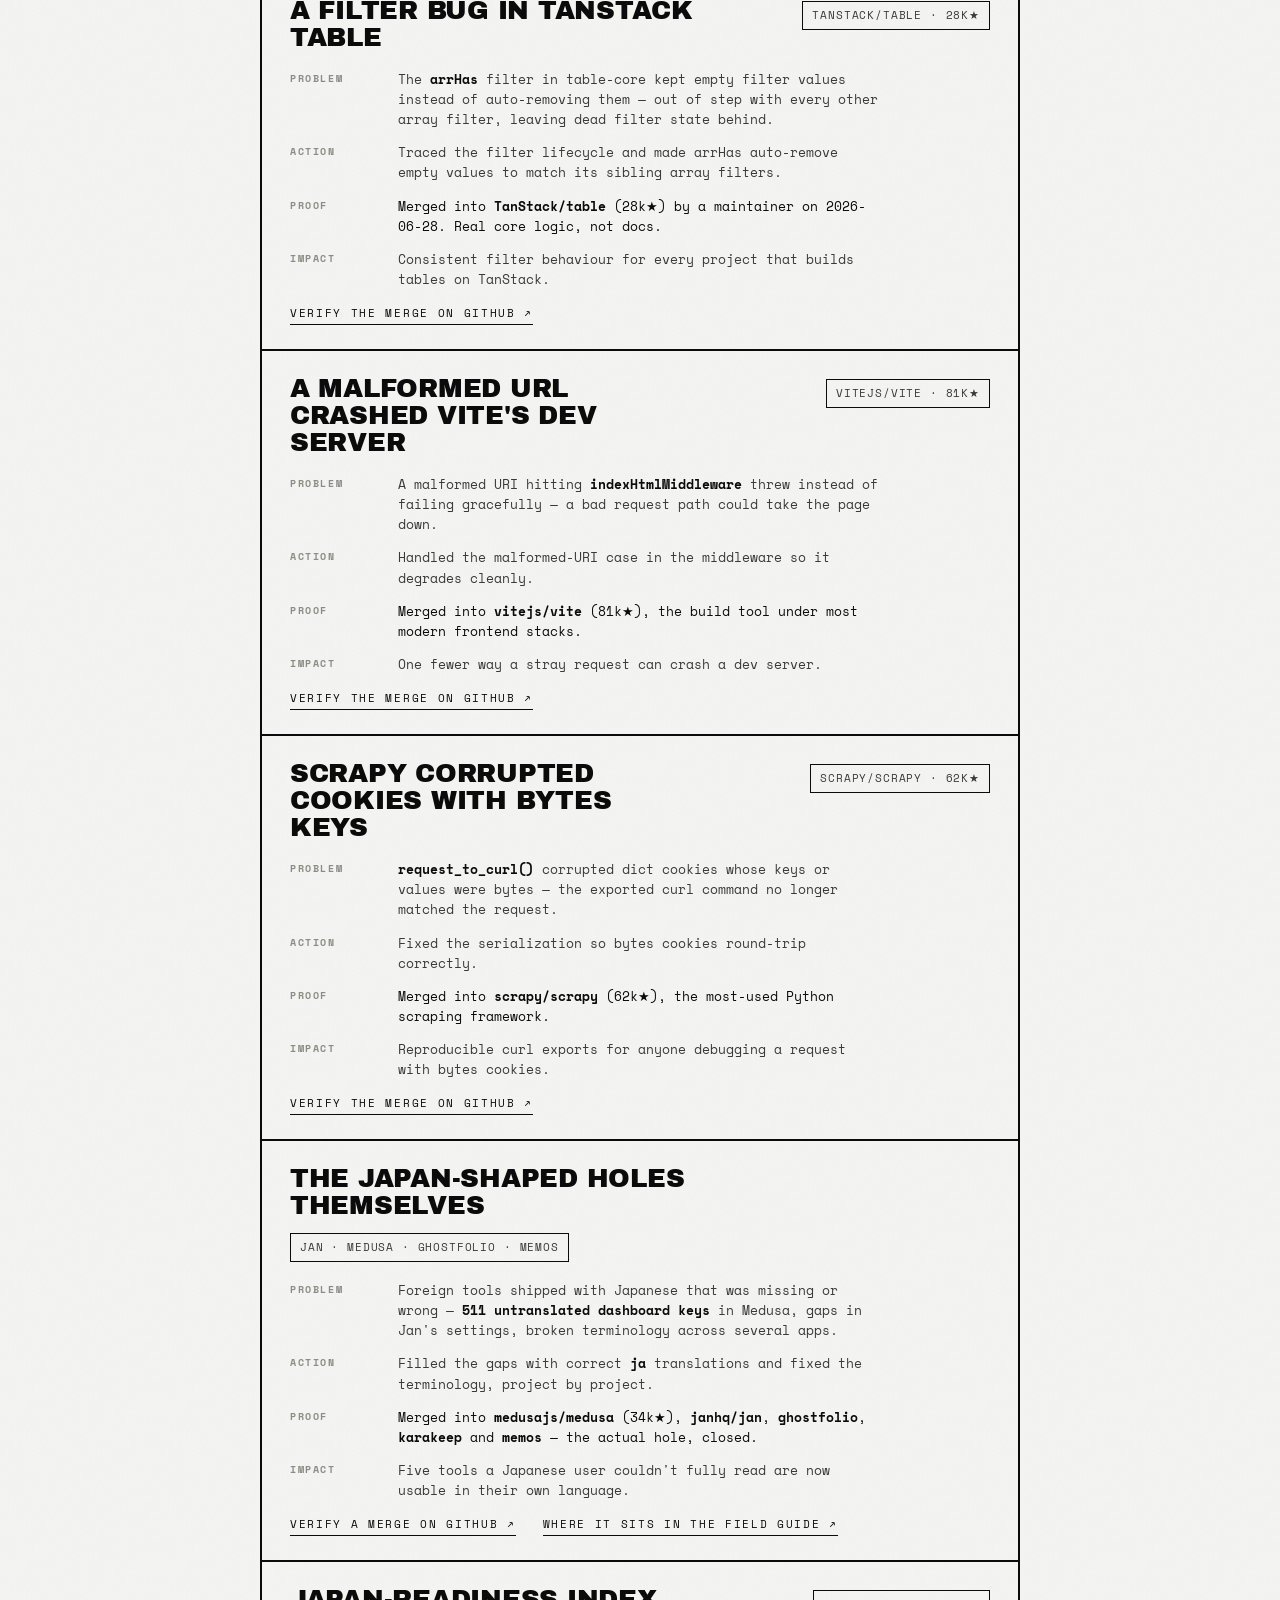
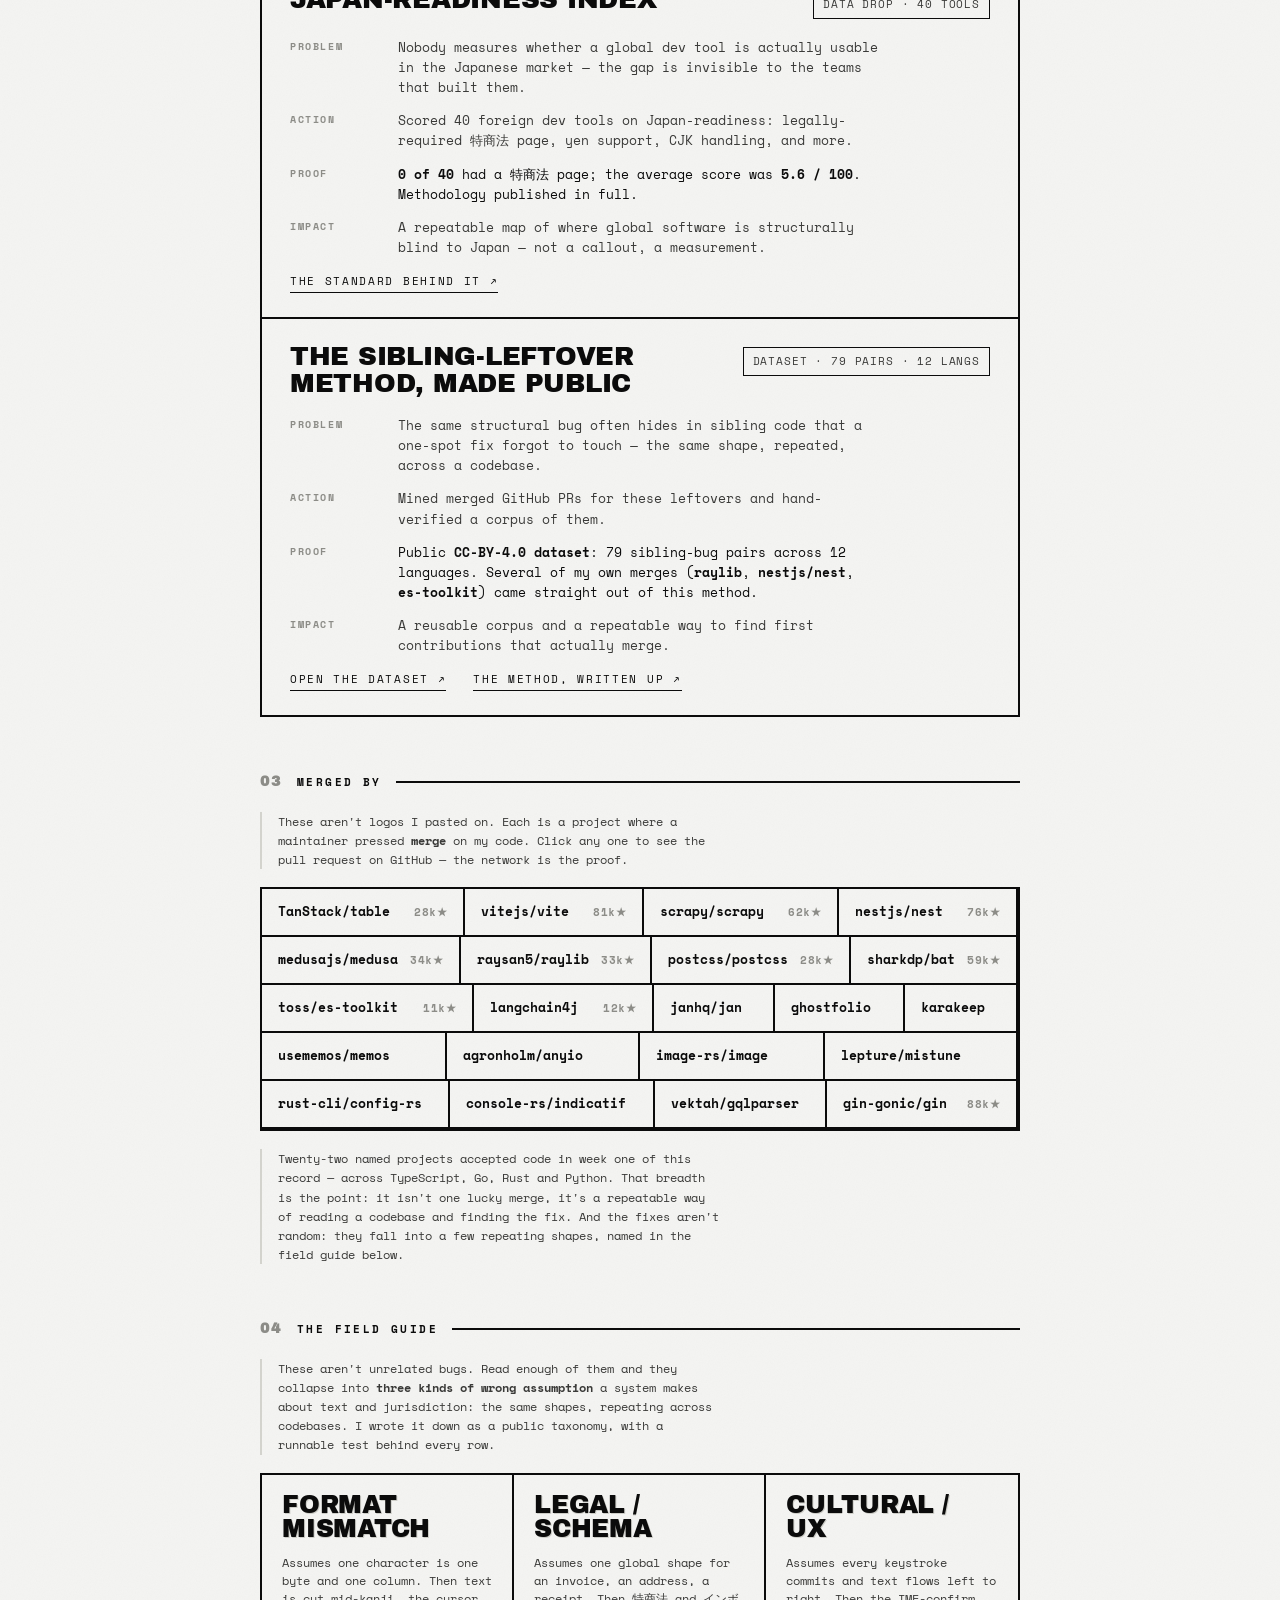
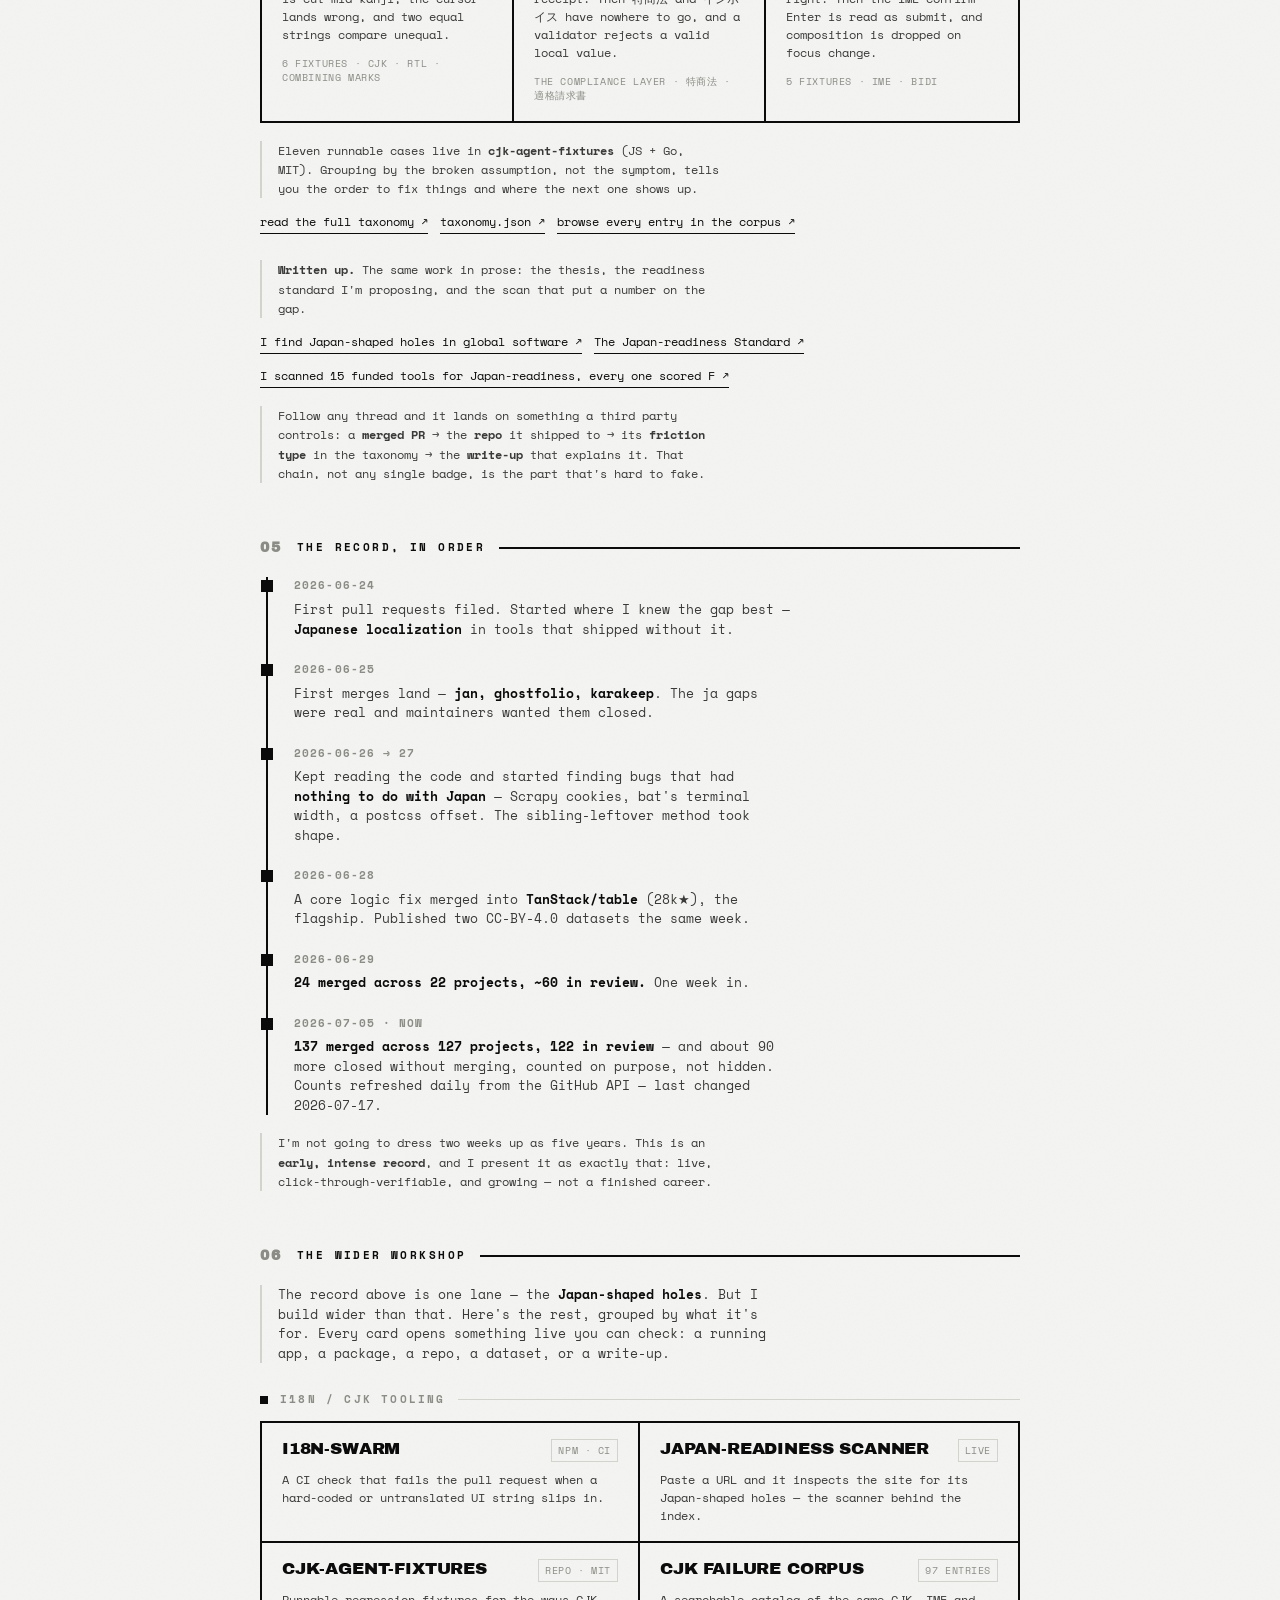
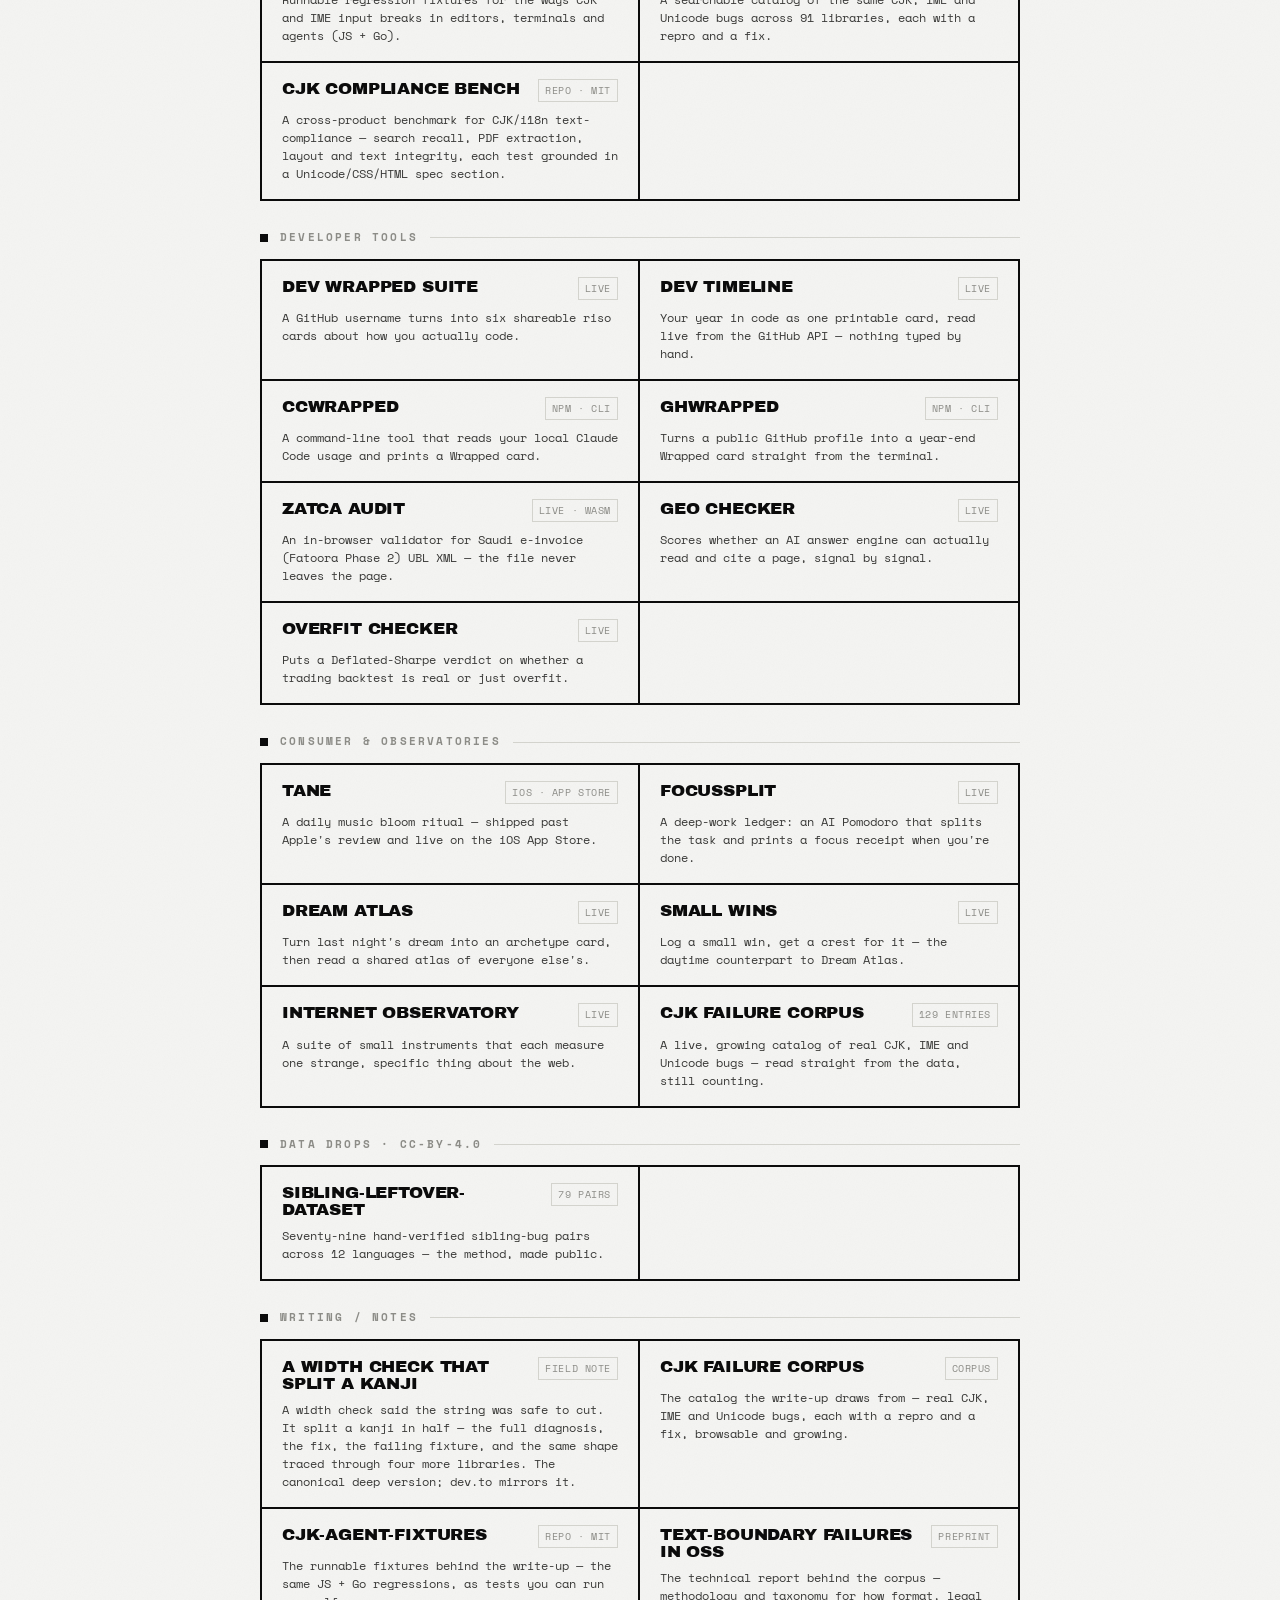
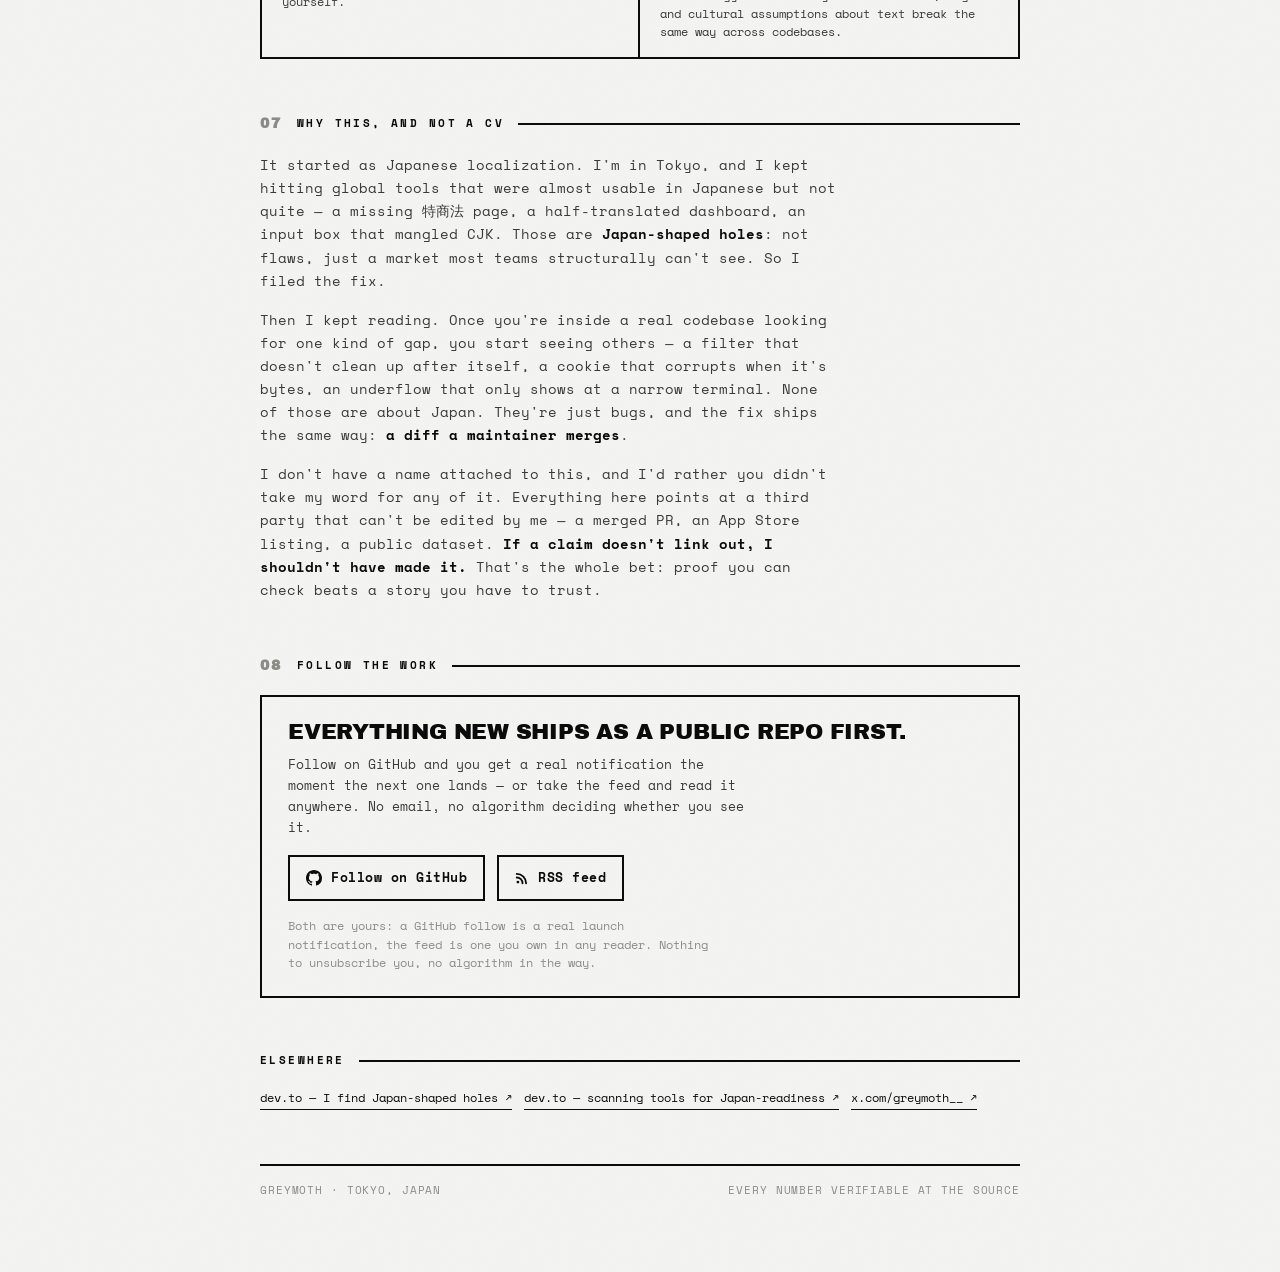
==== commit 7a7dbb3b: "chore: refresh impact-map numbers from GitHub API" ====
--- a/index.html
+++ b/index.html
@@ -444,15 +444,15 @@
   <!-- LAYER 2 — IMPACT MAP -->
   <p class="label"><span class="n">01</span> Impact map</p>
   <div class="map" role="list" aria-label="Impact map">
-    <div class="cell" role="listitem"><div class="big"><!--S:merged-->136<!--/S--></div><div class="cap">pull requests<br>merged</div></div>
-    <div class="cell" role="listitem"><div class="big"><!--S:repos-->126<!--/S--></div><div class="cap">named OSS<br>projects</div></div>
-    <div class="cell" role="listitem"><div class="big"><!--S:open-->123<!--/S--></div><div class="cap">more PRs<br>in review</div></div>
+    <div class="cell" role="listitem"><div class="big"><!--S:merged-->137<!--/S--></div><div class="cap">pull requests<br>merged</div></div>
+    <div class="cell" role="listitem"><div class="big"><!--S:repos-->127<!--/S--></div><div class="cap">named OSS<br>projects</div></div>
+    <div class="cell" role="listitem"><div class="big"><!--S:open-->122<!--/S--></div><div class="cap">more PRs<br>in review</div></div>
     <div class="cell" role="listitem"><div class="big">40</div><div class="cap">tools scanned<br>for Japan-readiness</div></div>
     <div class="cell" role="listitem"><div class="big">2</div><div class="cap">public datasets<br>CC-BY-4.0</div></div>
     <div class="cell" role="listitem"><div class="big">1</div><div class="cap">iOS app<br>on the App Store</div></div>
   </div>
-  <p class="note">Merged and in-review are kept separate on purpose. <b><!--S:merged-->136<!--/S--> are merged</b> — a maintainer accepted the code. About <b><!--S:open-->123<!--/S--> more are open</b> and still in review; some of those will be rejected — around <!--S:rejected-->90<!--/S--> already have been — and the dashboard shows that too. I'd rather show a verifiable small thing than claim a big one.</p>
-  <!--ADOPT:START--><p class="note" style="margin-top:14px"><b>Adoption so far.</b> <b>6</b> weekly npm installs of <span class="mono">@greymoth/i18n-scorecard</span> — the first repos running the pipeline. Auto-counted from the npm registry, same as the merge numbers above.</p><!--ADOPT:END-->
+  <p class="note">Merged and in-review are kept separate on purpose. <b><!--S:merged-->137<!--/S--> are merged</b> — a maintainer accepted the code. About <b><!--S:open-->122<!--/S--> more are open</b> and still in review; some of those will be rejected — around <!--S:rejected-->90<!--/S--> already have been — and the dashboard shows that too. I'd rather show a verifiable small thing than claim a big one.</p>
+  <!--ADOPT:START--><p class="note" style="margin-top:14px"><b>Adoption so far.</b> <b>5</b> weekly npm installs of <span class="mono">@greymoth/i18n-scorecard</span> — the first repos running the pipeline. Auto-counted from the npm registry, same as the merge numbers above.</p><!--ADOPT:END-->
   <div class="more" style="margin-top:12px">
     <a href="https://greymoth-jp.github.io/cjk-failure-corpus/">browse the failure corpus behind the fixes ↗</a>
   </div>
@@ -635,7 +635,7 @@
     </div>
     <div class="ev">
       <div class="d">2026-07-05 · now</div>
-      <div class="t"><b><!--S:merged-->136<!--/S--> merged across <!--S:repos-->126<!--/S--> projects, <!--S:open-->123<!--/S--> in review</b> — and about <!--S:rejected-->90<!--/S--> more closed without merging, counted on purpose, not hidden. Counts refreshed daily from the GitHub API — last changed <!--S:date-->2026-07-15<!--/S-->.</div>
+      <div class="t"><b><!--S:merged-->137<!--/S--> merged across <!--S:repos-->127<!--/S--> projects, <!--S:open-->122<!--/S--> in review</b> — and about <!--S:rejected-->90<!--/S--> more closed without merging, counted on purpose, not hidden. Counts refreshed daily from the GitHub API — last changed <!--S:date-->2026-07-17<!--/S-->.</div>
     </div>
   </div>
   <p class="note">I'm not going to dress two weeks up as five years. This is an <b>early, intense record</b>, and I present it as exactly that: live, click-through-verifiable, and growing — not a finished career.</p>
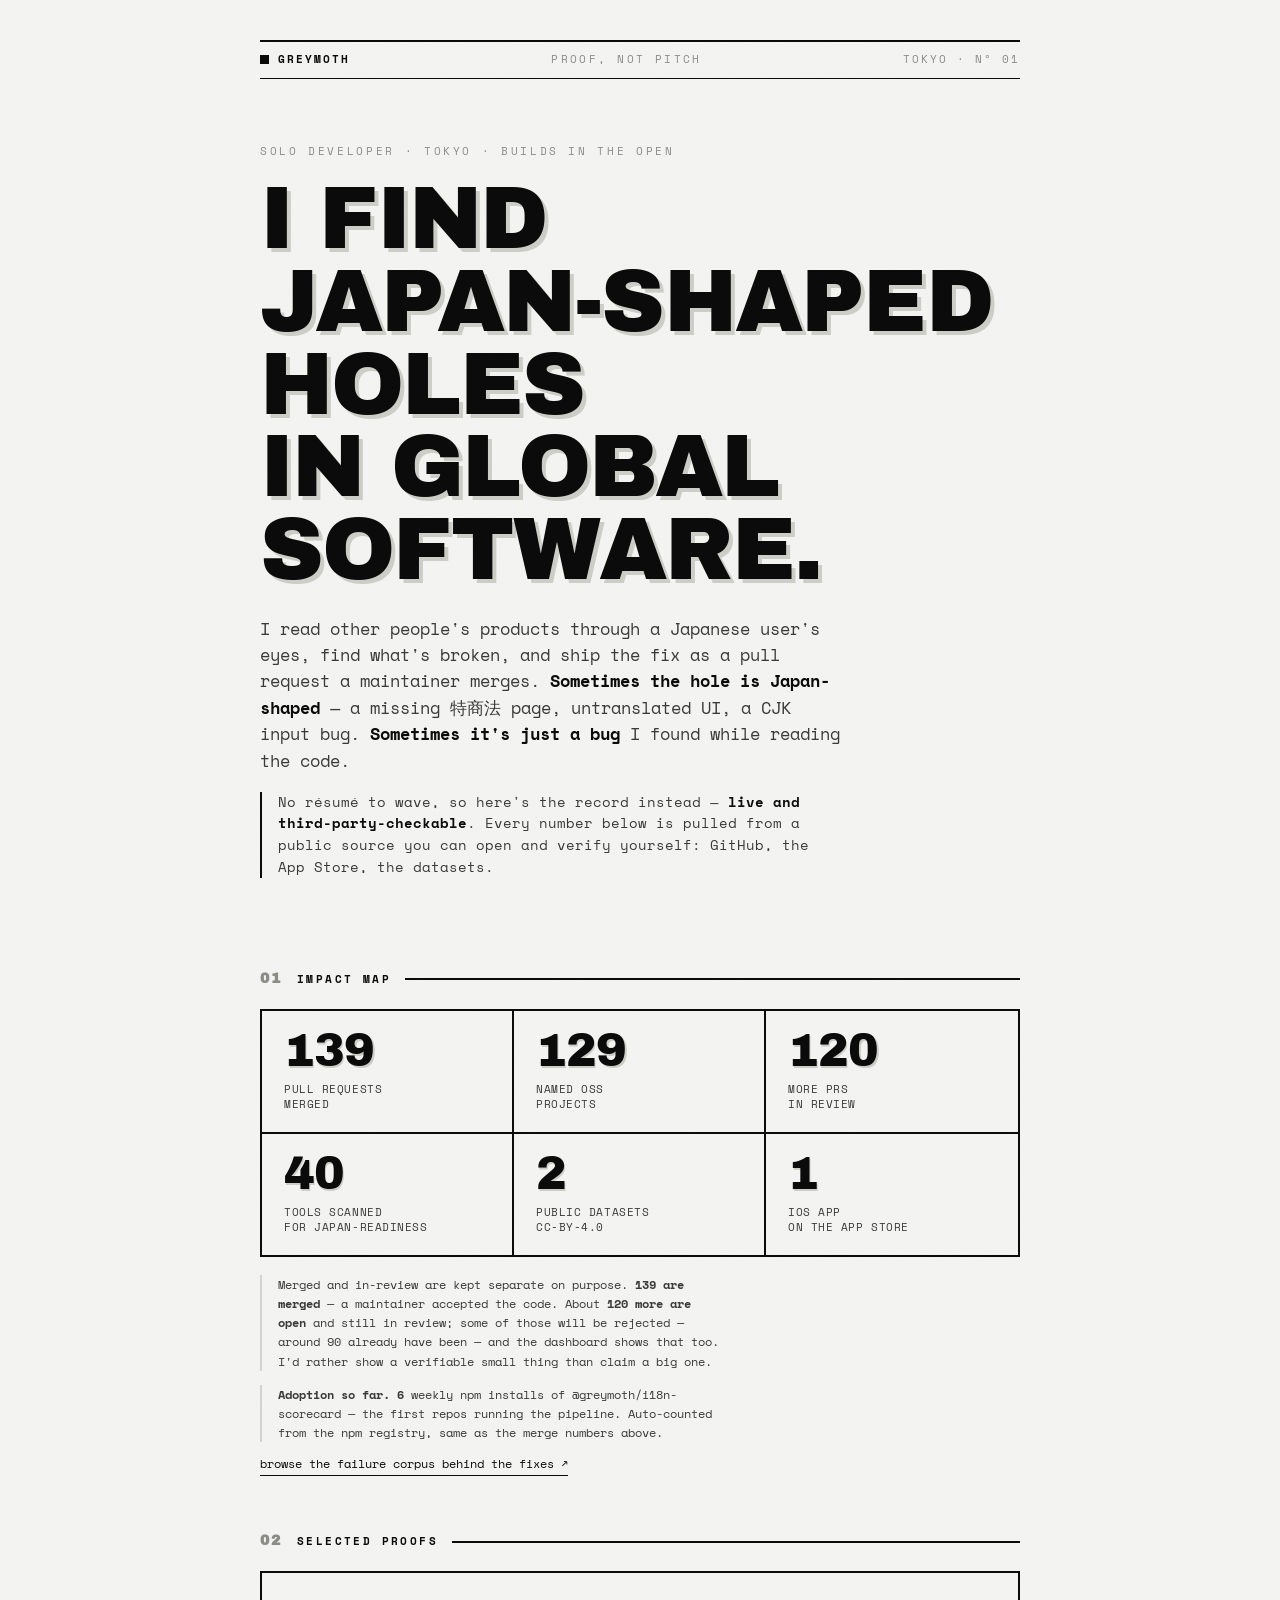
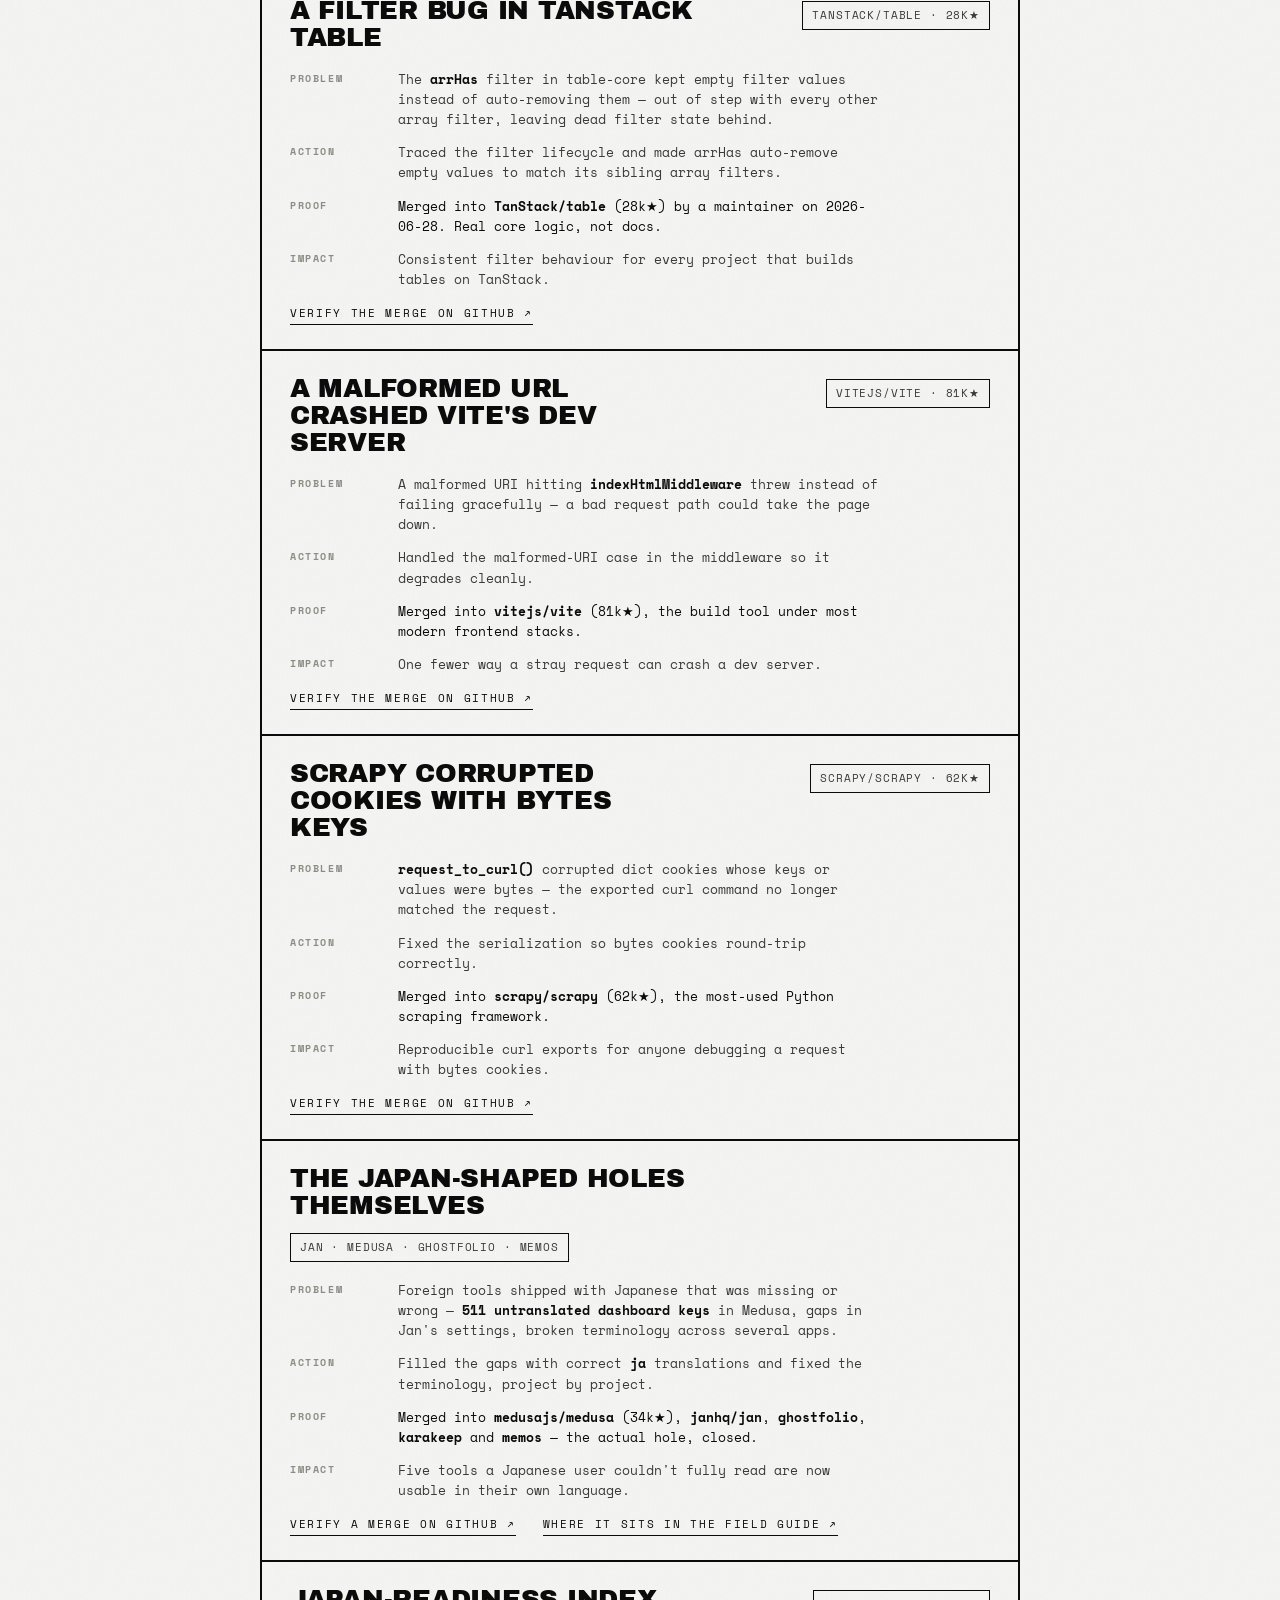
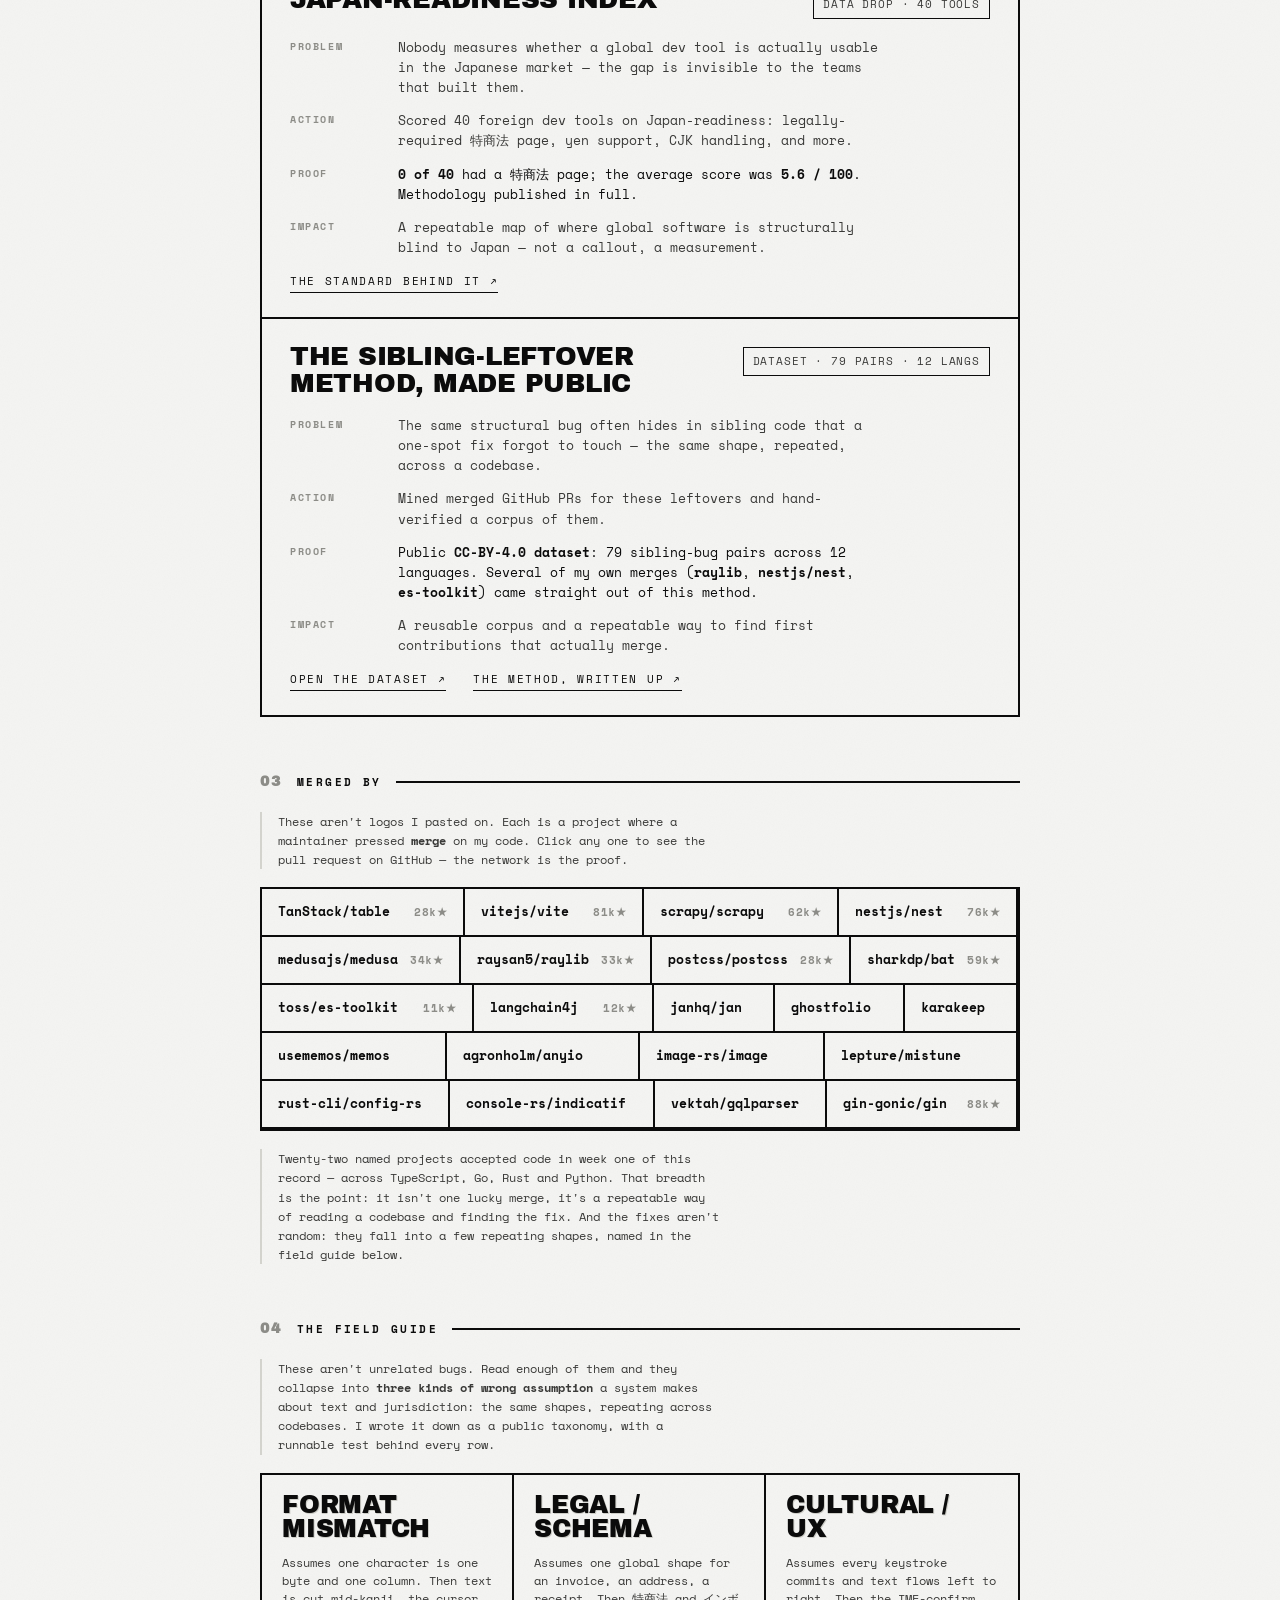
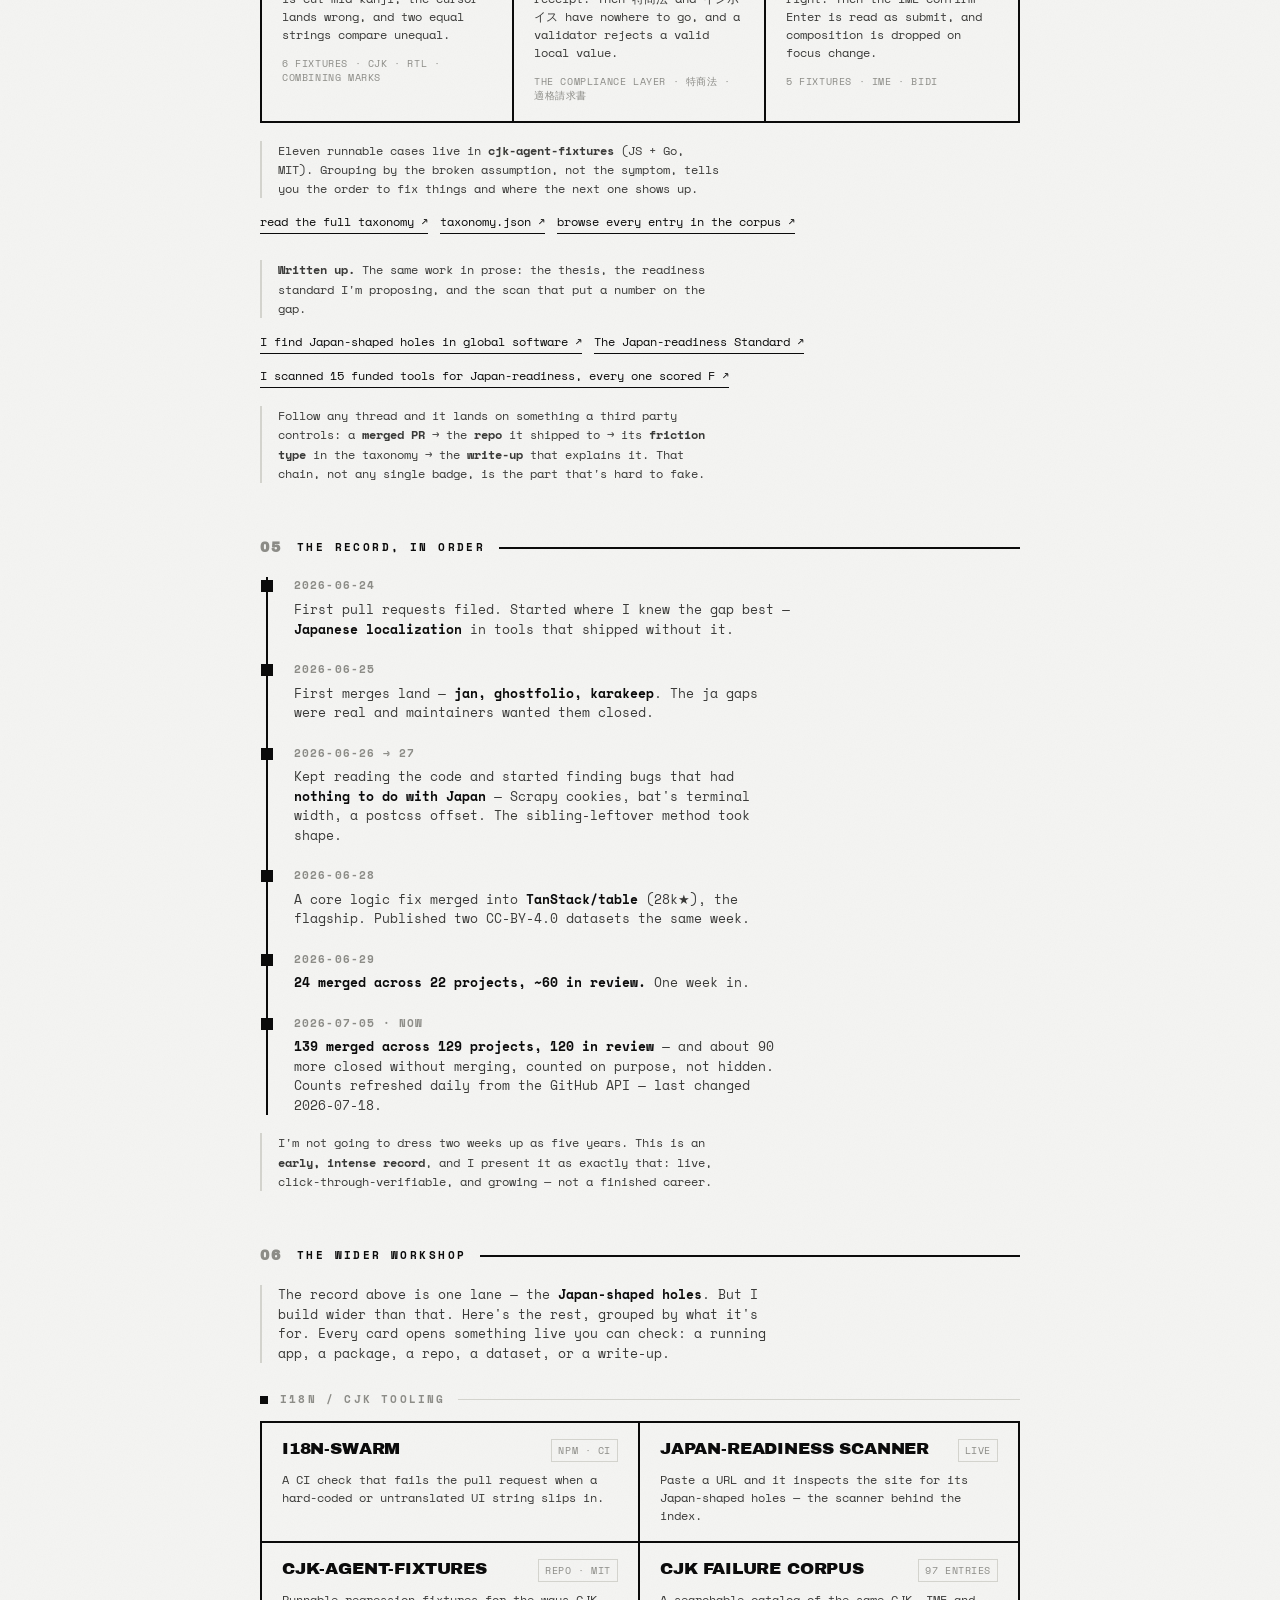
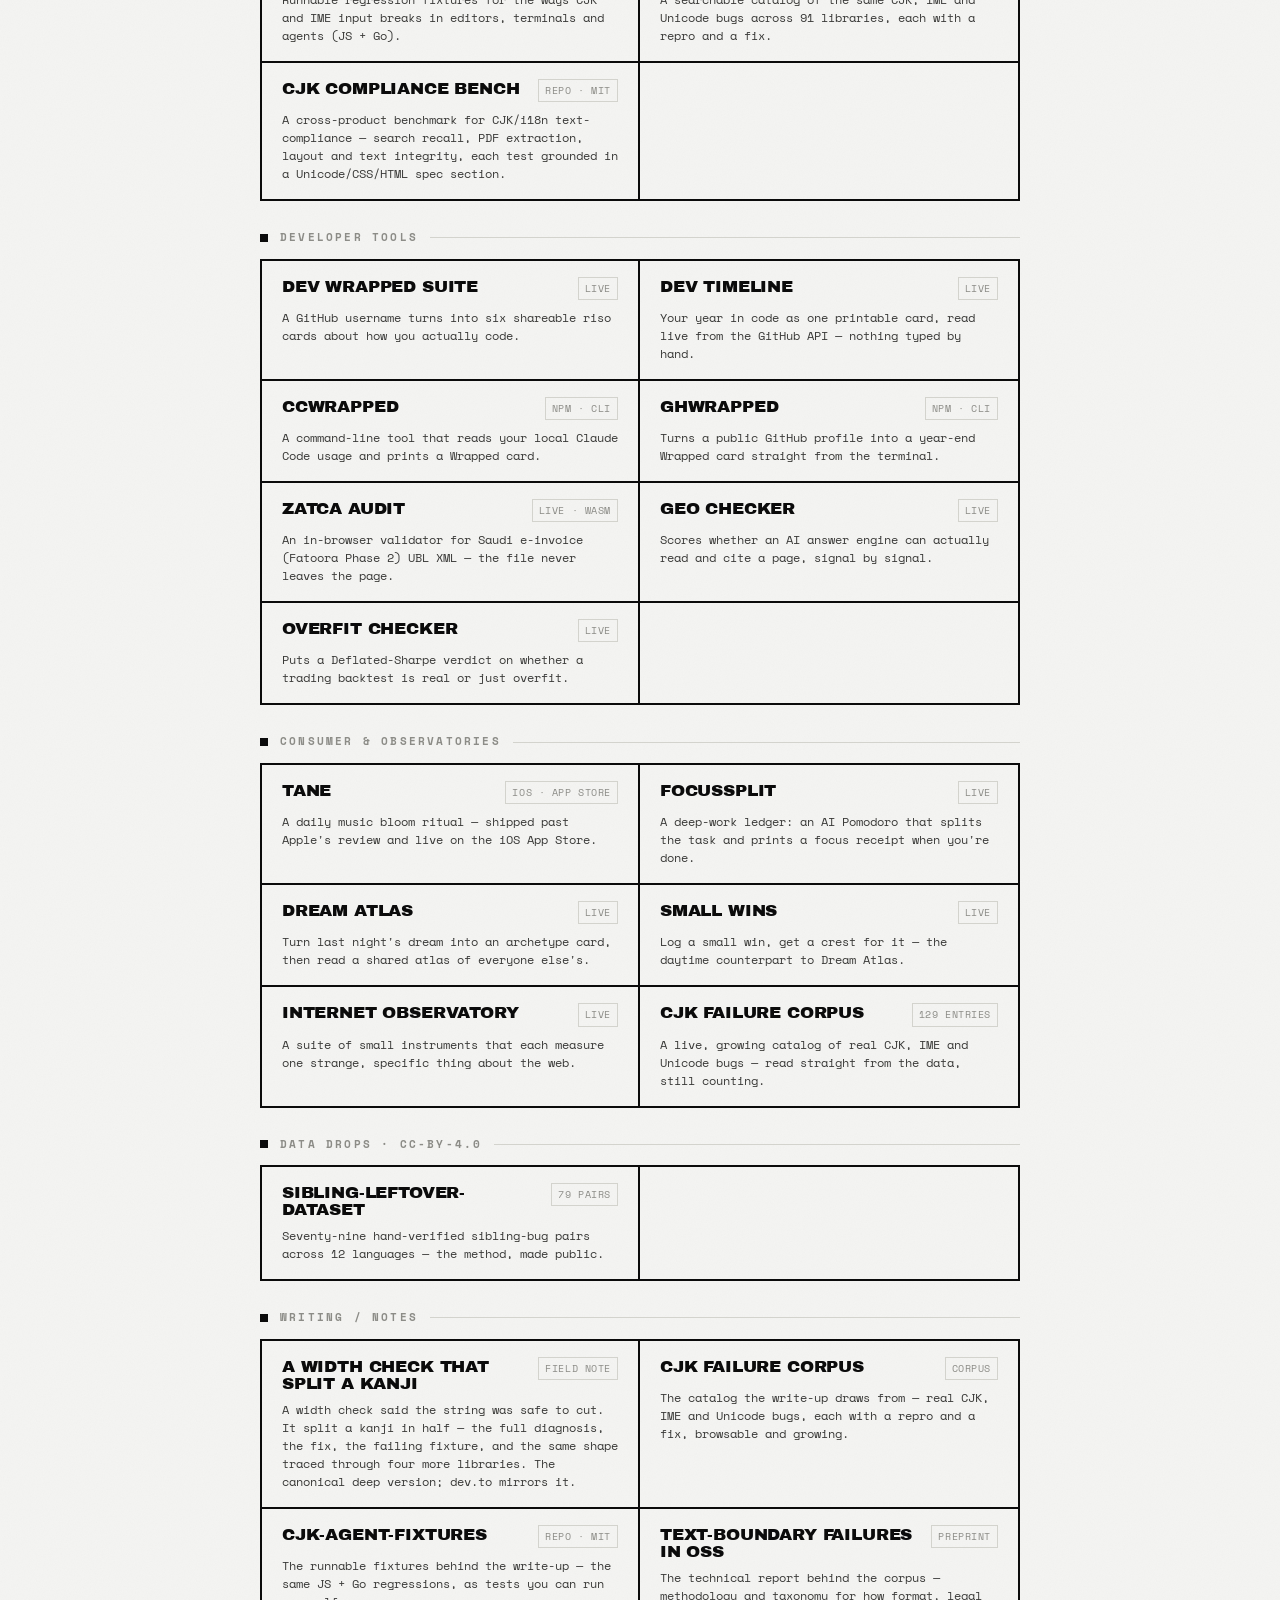
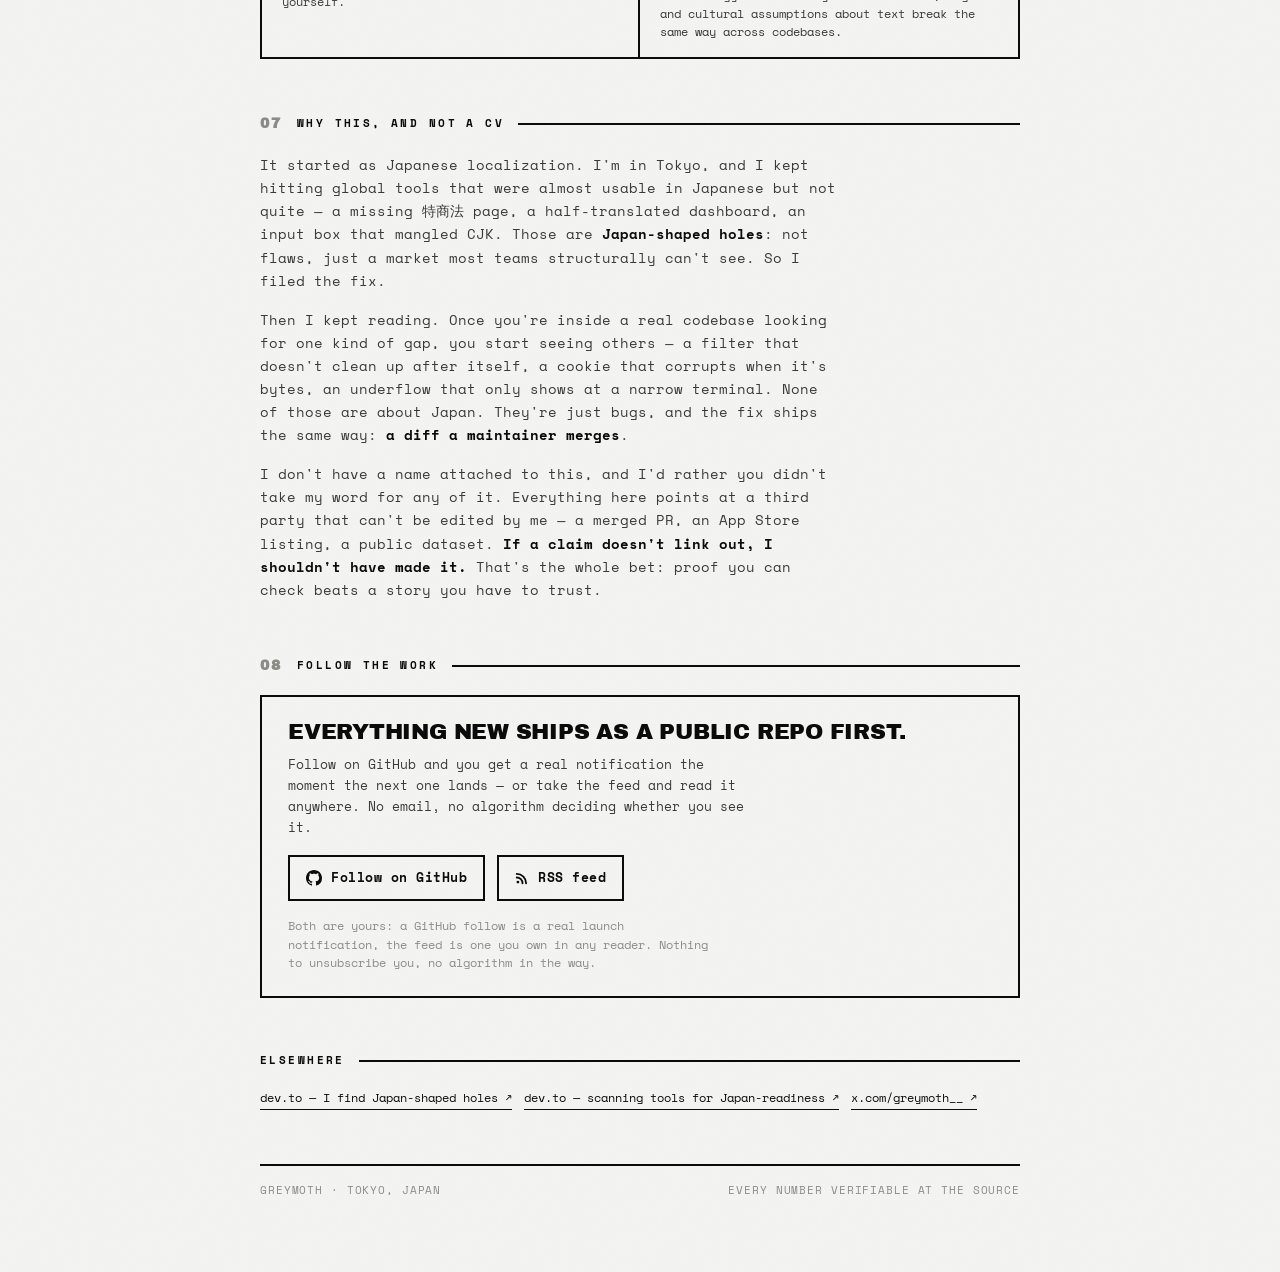
==== commit ec7efac2: "chore: refresh impact-map numbers from GitHub API" ====
--- a/index.html
+++ b/index.html
@@ -444,15 +444,15 @@
   <!-- LAYER 2 — IMPACT MAP -->
   <p class="label"><span class="n">01</span> Impact map</p>
   <div class="map" role="list" aria-label="Impact map">
-    <div class="cell" role="listitem"><div class="big"><!--S:merged-->137<!--/S--></div><div class="cap">pull requests<br>merged</div></div>
-    <div class="cell" role="listitem"><div class="big"><!--S:repos-->127<!--/S--></div><div class="cap">named OSS<br>projects</div></div>
-    <div class="cell" role="listitem"><div class="big"><!--S:open-->122<!--/S--></div><div class="cap">more PRs<br>in review</div></div>
+    <div class="cell" role="listitem"><div class="big"><!--S:merged-->139<!--/S--></div><div class="cap">pull requests<br>merged</div></div>
+    <div class="cell" role="listitem"><div class="big"><!--S:repos-->129<!--/S--></div><div class="cap">named OSS<br>projects</div></div>
+    <div class="cell" role="listitem"><div class="big"><!--S:open-->120<!--/S--></div><div class="cap">more PRs<br>in review</div></div>
     <div class="cell" role="listitem"><div class="big">40</div><div class="cap">tools scanned<br>for Japan-readiness</div></div>
     <div class="cell" role="listitem"><div class="big">2</div><div class="cap">public datasets<br>CC-BY-4.0</div></div>
     <div class="cell" role="listitem"><div class="big">1</div><div class="cap">iOS app<br>on the App Store</div></div>
   </div>
-  <p class="note">Merged and in-review are kept separate on purpose. <b><!--S:merged-->137<!--/S--> are merged</b> — a maintainer accepted the code. About <b><!--S:open-->122<!--/S--> more are open</b> and still in review; some of those will be rejected — around <!--S:rejected-->90<!--/S--> already have been — and the dashboard shows that too. I'd rather show a verifiable small thing than claim a big one.</p>
-  <!--ADOPT:START--><p class="note" style="margin-top:14px"><b>Adoption so far.</b> <b>5</b> weekly npm installs of <span class="mono">@greymoth/i18n-scorecard</span> — the first repos running the pipeline. Auto-counted from the npm registry, same as the merge numbers above.</p><!--ADOPT:END-->
+  <p class="note">Merged and in-review are kept separate on purpose. <b><!--S:merged-->139<!--/S--> are merged</b> — a maintainer accepted the code. About <b><!--S:open-->120<!--/S--> more are open</b> and still in review; some of those will be rejected — around <!--S:rejected-->90<!--/S--> already have been — and the dashboard shows that too. I'd rather show a verifiable small thing than claim a big one.</p>
+  <!--ADOPT:START--><p class="note" style="margin-top:14px"><b>Adoption so far.</b> <b>6</b> weekly npm installs of <span class="mono">@greymoth/i18n-scorecard</span> — the first repos running the pipeline. Auto-counted from the npm registry, same as the merge numbers above.</p><!--ADOPT:END-->
   <div class="more" style="margin-top:12px">
     <a href="https://greymoth-jp.github.io/cjk-failure-corpus/">browse the failure corpus behind the fixes ↗</a>
   </div>
@@ -635,7 +635,7 @@
     </div>
     <div class="ev">
       <div class="d">2026-07-05 · now</div>
-      <div class="t"><b><!--S:merged-->137<!--/S--> merged across <!--S:repos-->127<!--/S--> projects, <!--S:open-->122<!--/S--> in review</b> — and about <!--S:rejected-->90<!--/S--> more closed without merging, counted on purpose, not hidden. Counts refreshed daily from the GitHub API — last changed <!--S:date-->2026-07-17<!--/S-->.</div>
+      <div class="t"><b><!--S:merged-->139<!--/S--> merged across <!--S:repos-->129<!--/S--> projects, <!--S:open-->120<!--/S--> in review</b> — and about <!--S:rejected-->90<!--/S--> more closed without merging, counted on purpose, not hidden. Counts refreshed daily from the GitHub API — last changed <!--S:date-->2026-07-18<!--/S-->.</div>
     </div>
   </div>
   <p class="note">I'm not going to dress two weeks up as five years. This is an <b>early, intense record</b>, and I present it as exactly that: live, click-through-verifiable, and growing — not a finished career.</p>
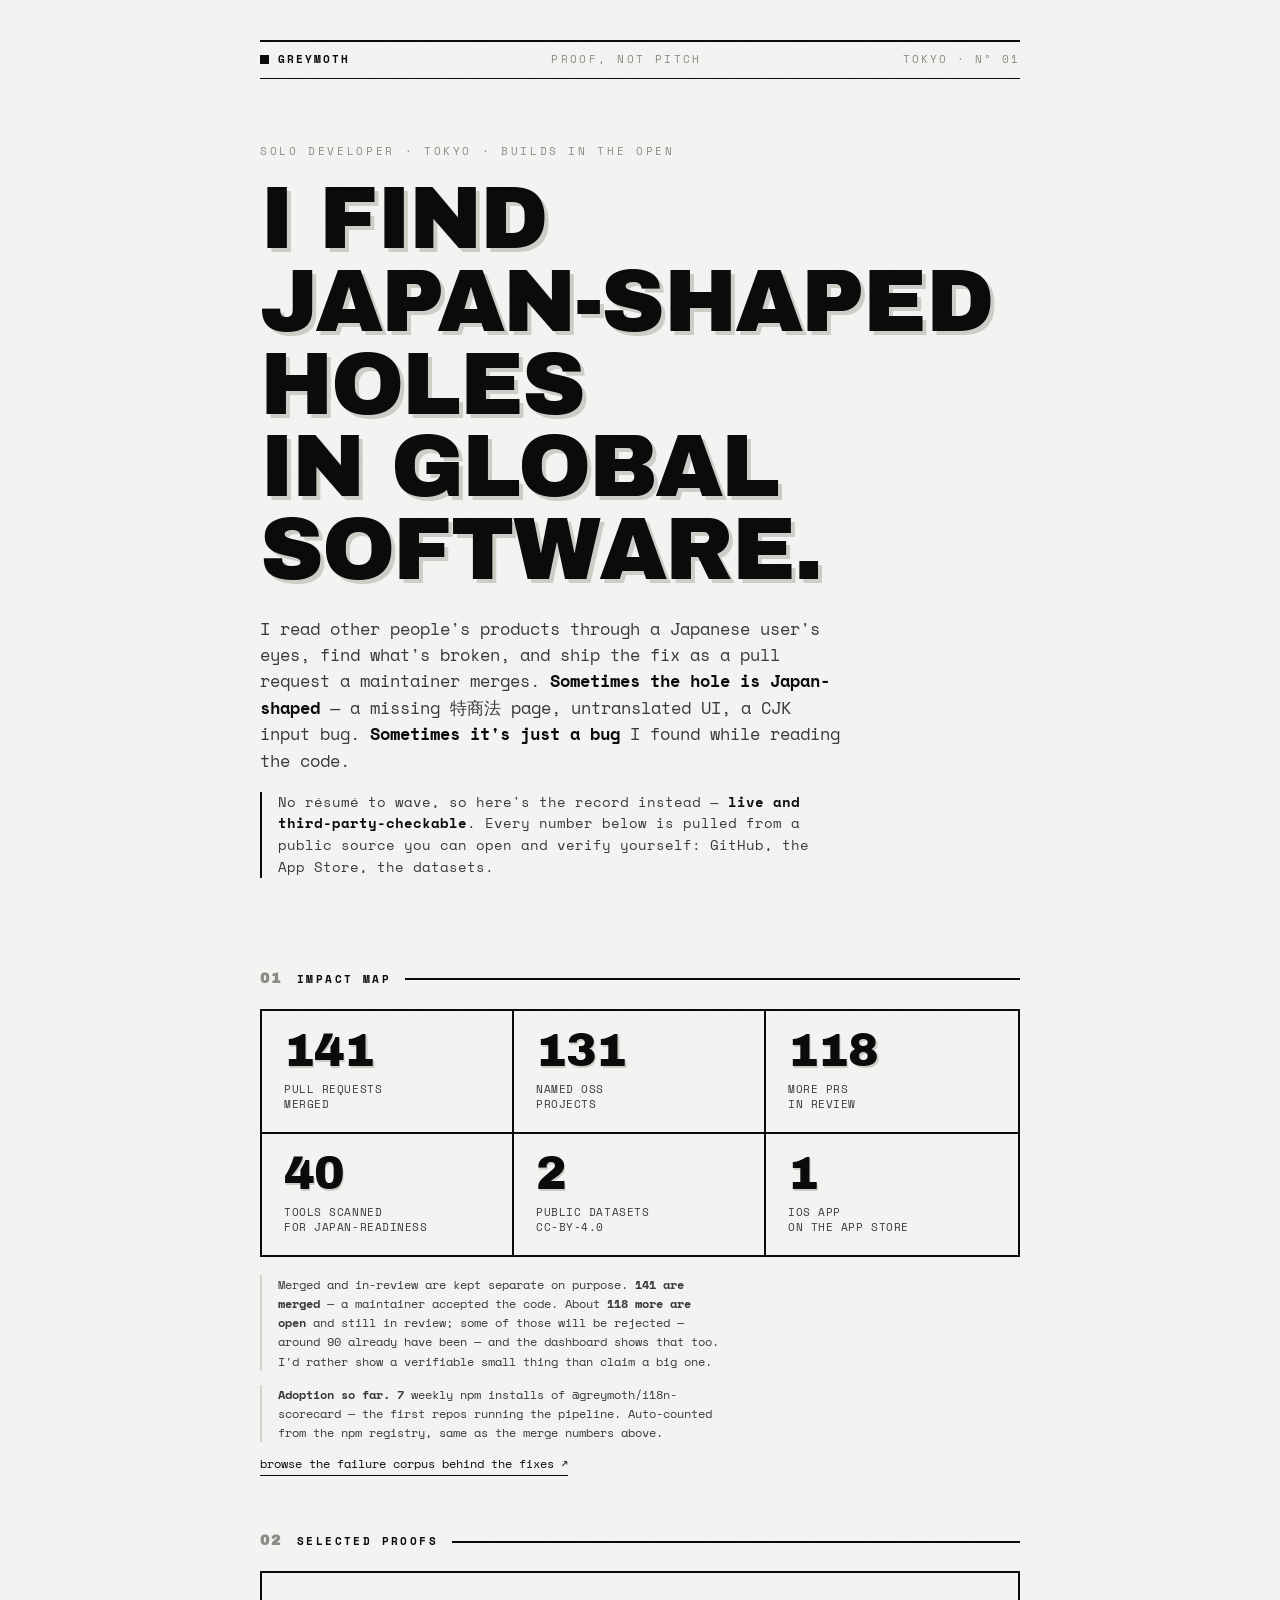
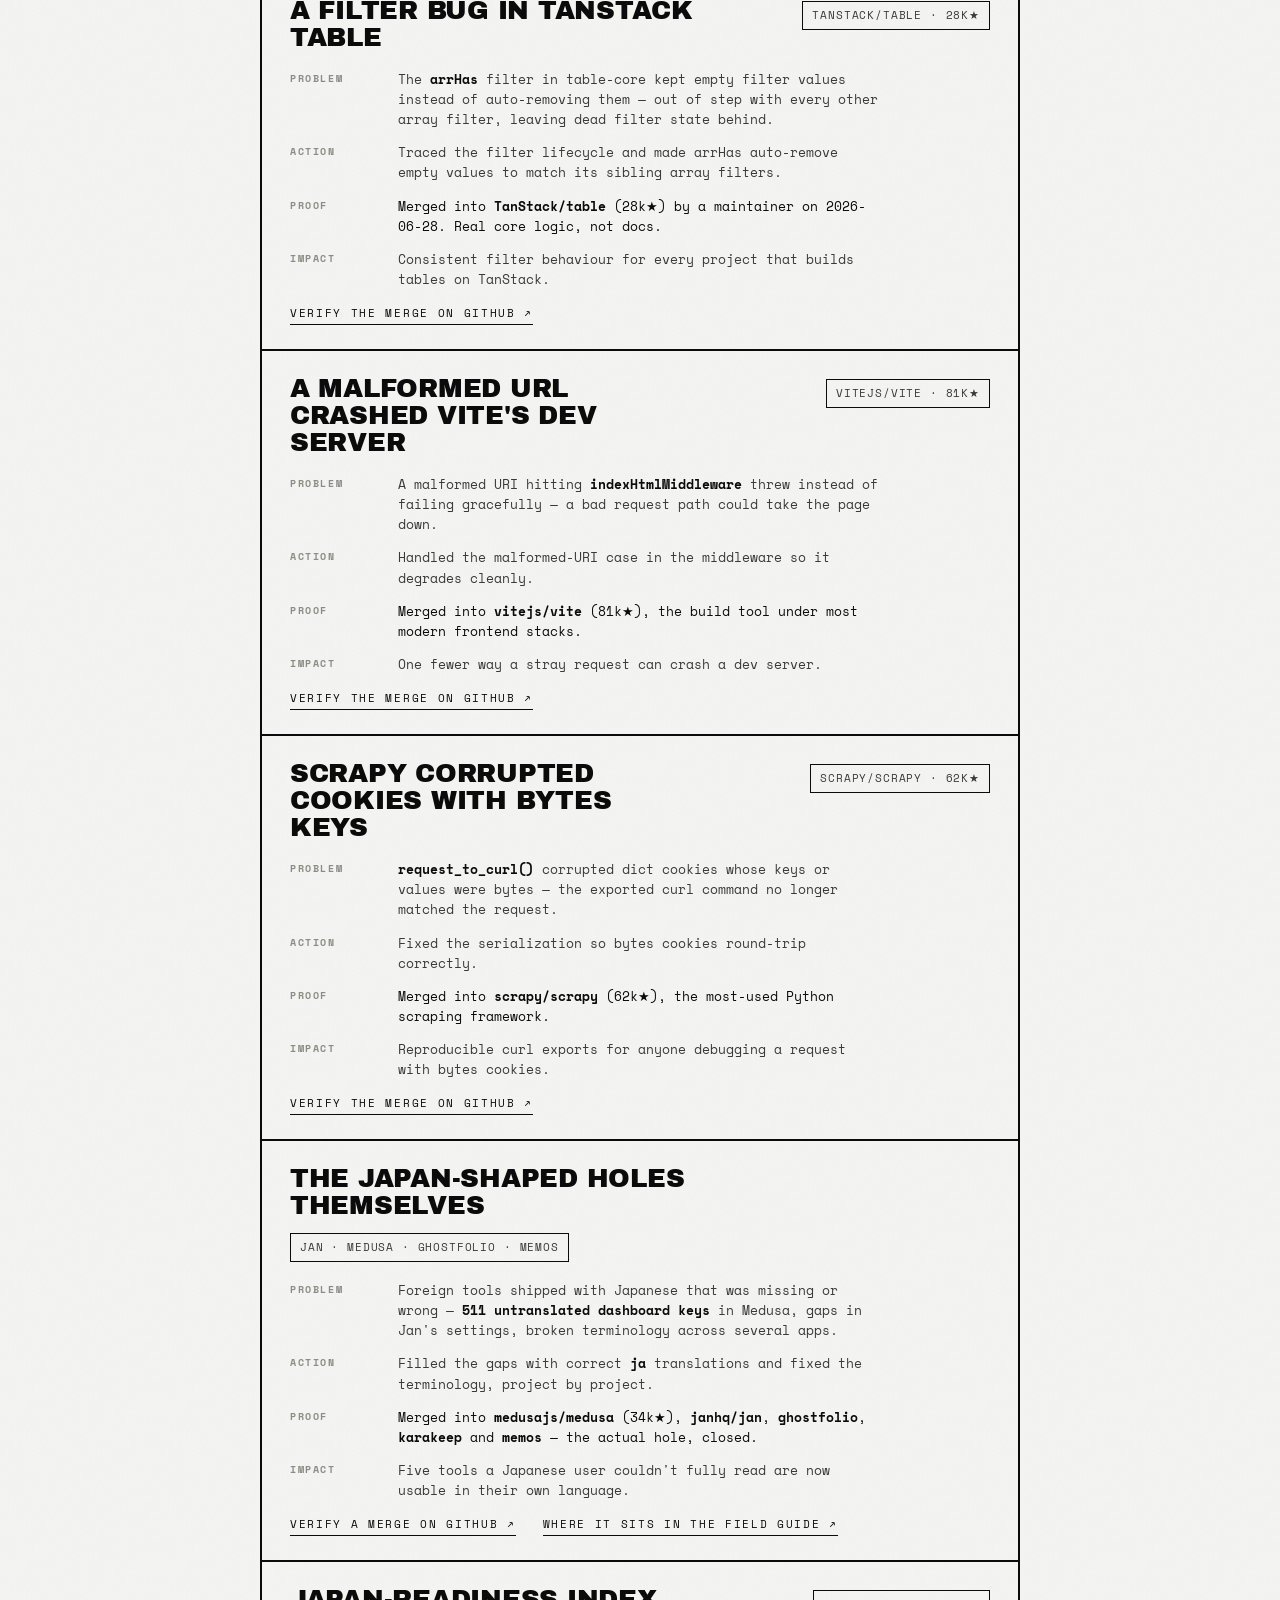
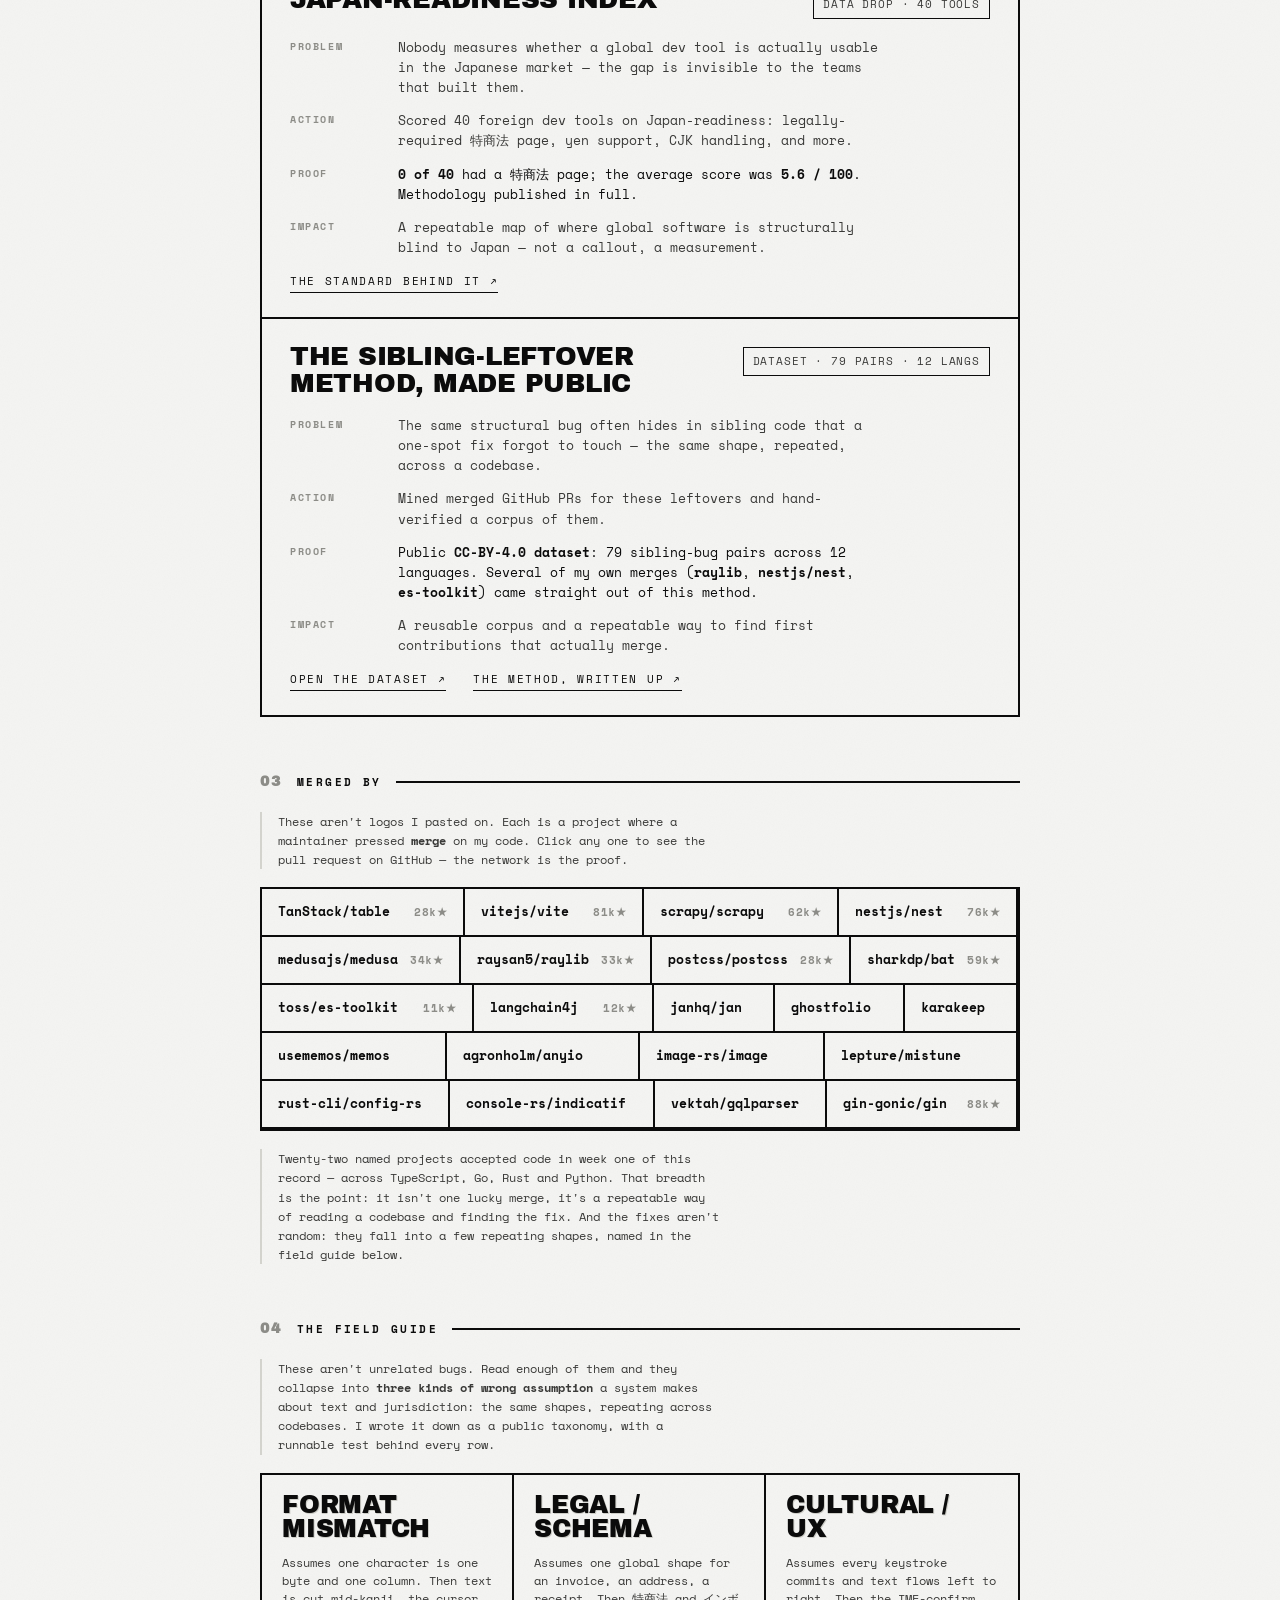
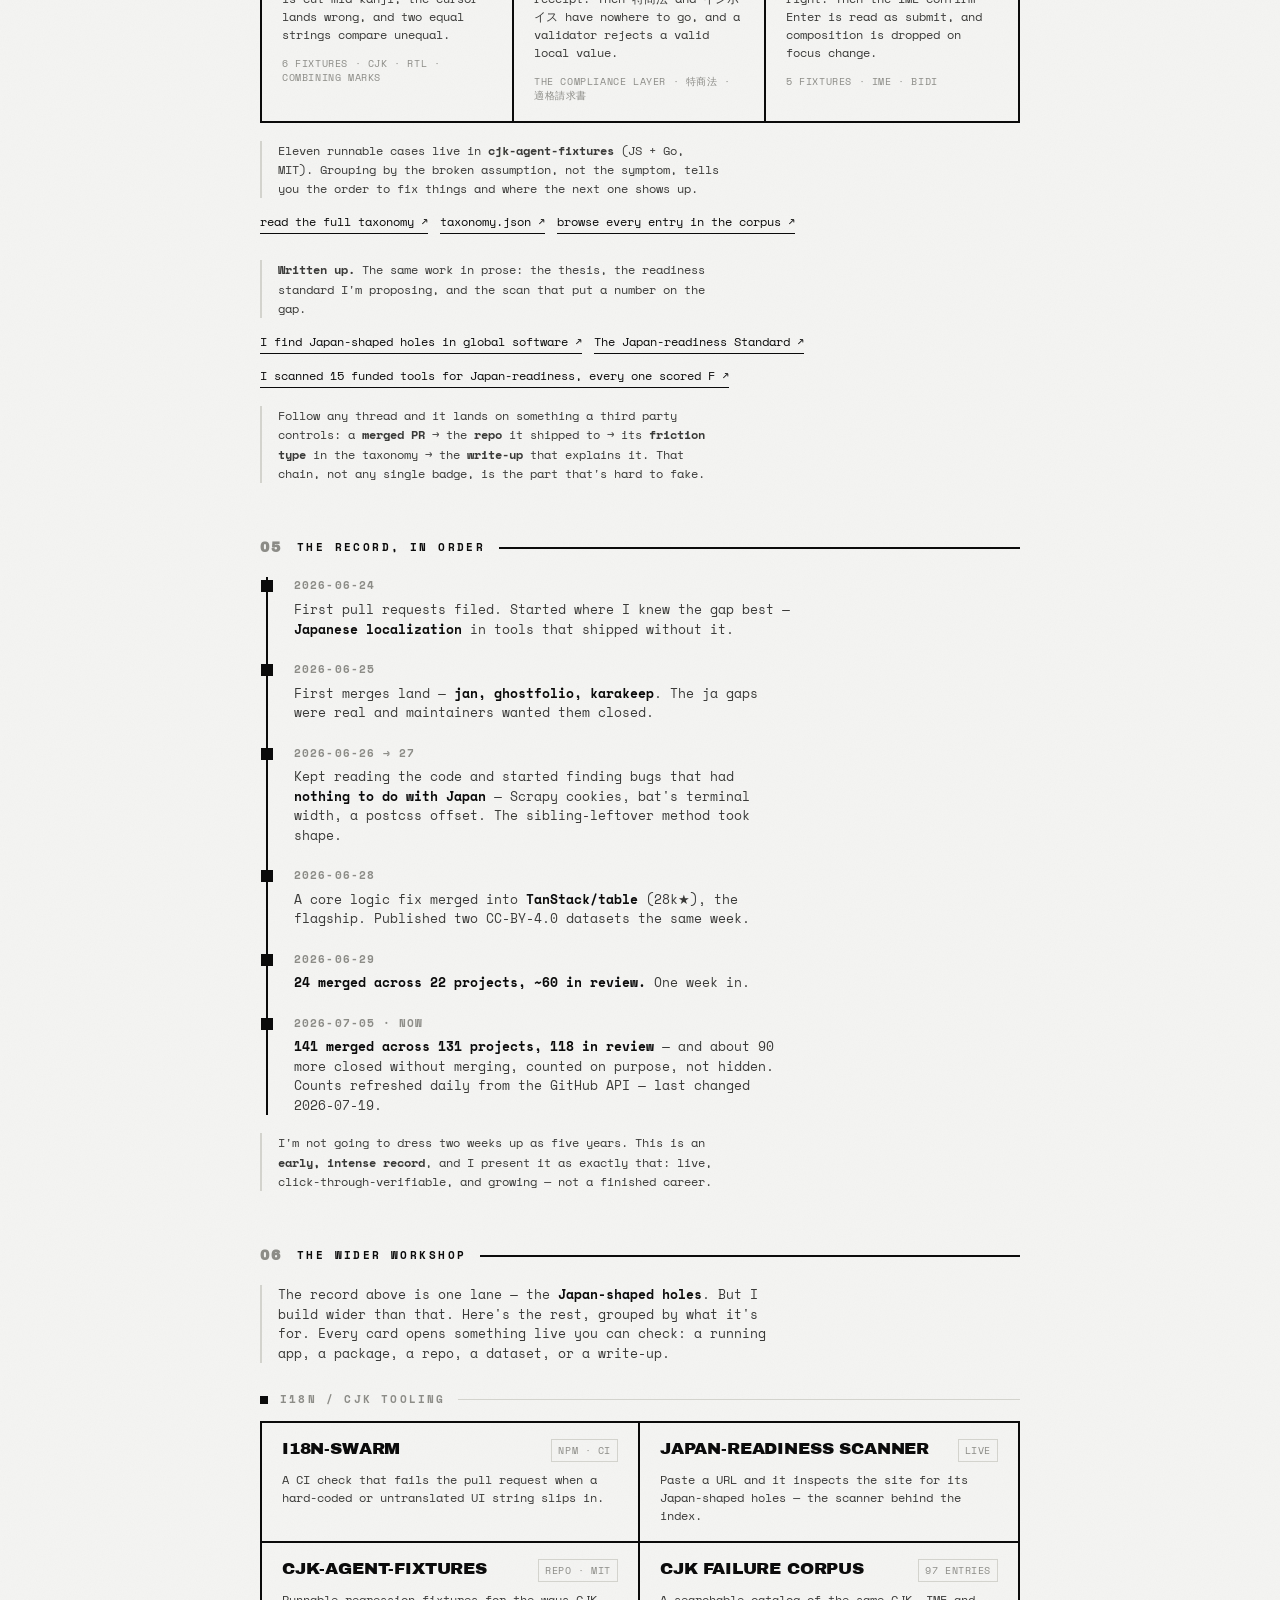
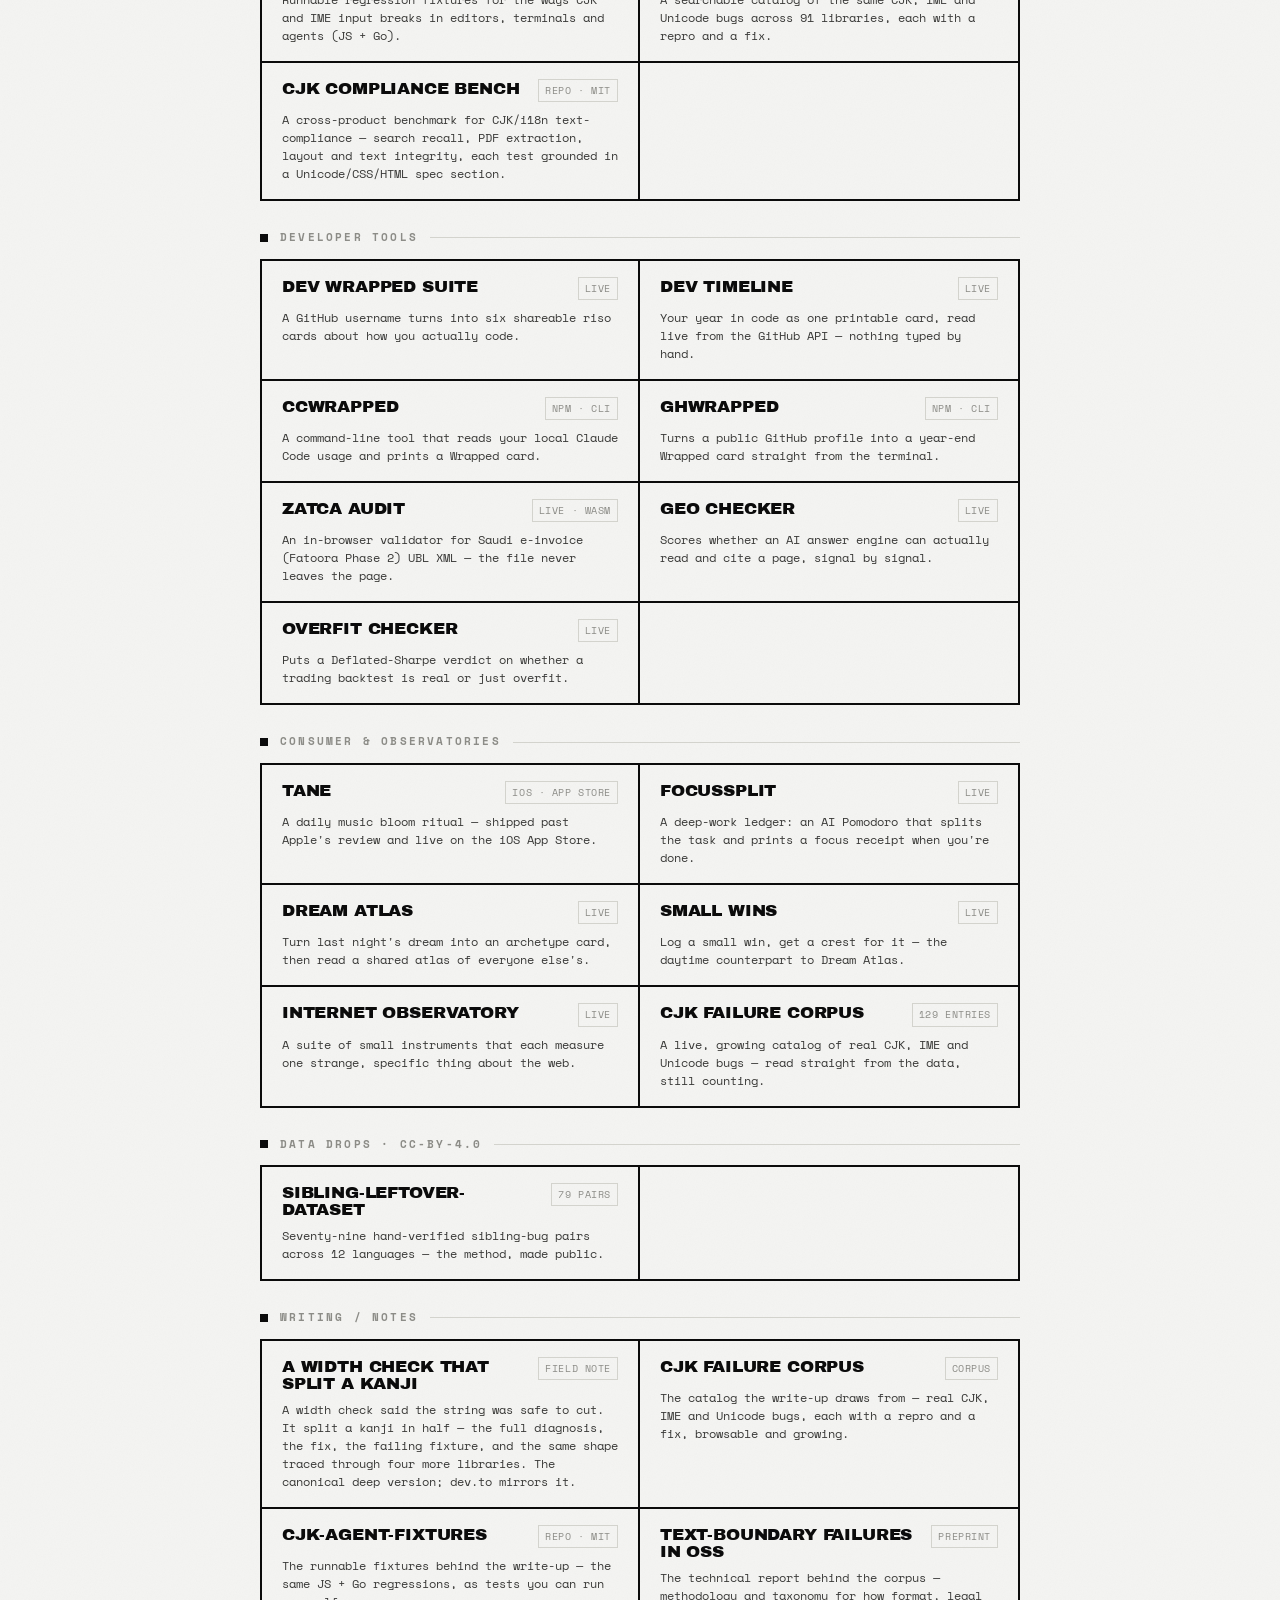
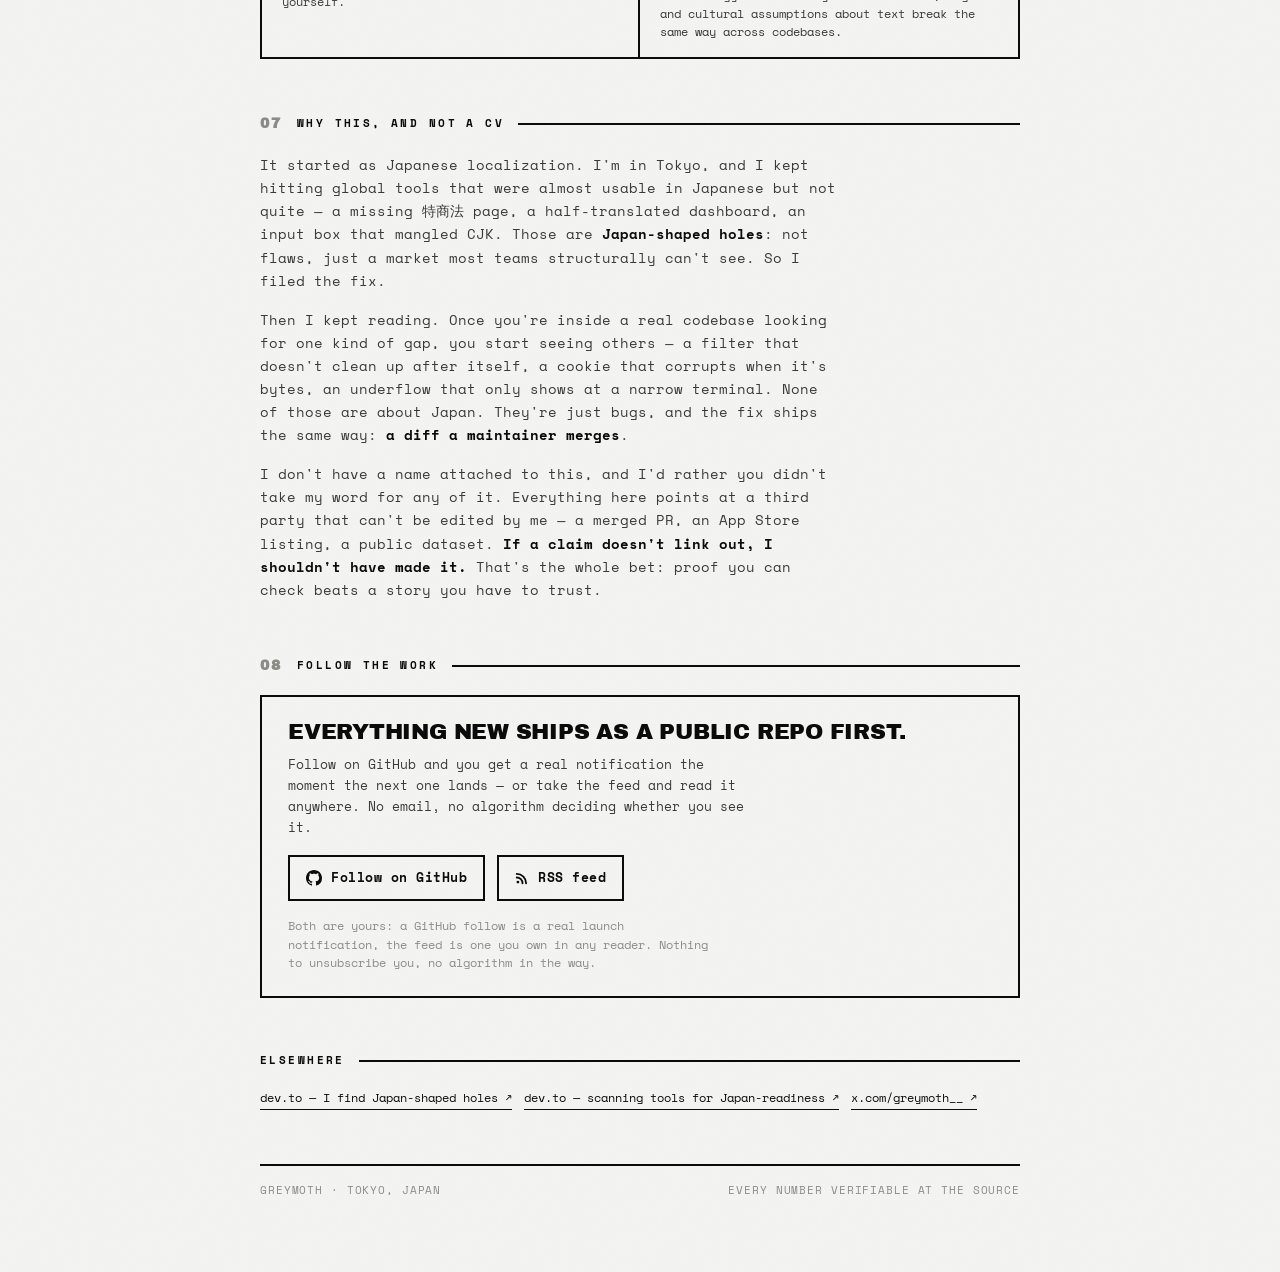
==== commit d92b43b8: "chore: refresh impact-map numbers from GitHub API" ====
--- a/index.html
+++ b/index.html
@@ -444,15 +444,15 @@
   <!-- LAYER 2 — IMPACT MAP -->
   <p class="label"><span class="n">01</span> Impact map</p>
   <div class="map" role="list" aria-label="Impact map">
-    <div class="cell" role="listitem"><div class="big"><!--S:merged-->139<!--/S--></div><div class="cap">pull requests<br>merged</div></div>
-    <div class="cell" role="listitem"><div class="big"><!--S:repos-->129<!--/S--></div><div class="cap">named OSS<br>projects</div></div>
-    <div class="cell" role="listitem"><div class="big"><!--S:open-->120<!--/S--></div><div class="cap">more PRs<br>in review</div></div>
+    <div class="cell" role="listitem"><div class="big"><!--S:merged-->141<!--/S--></div><div class="cap">pull requests<br>merged</div></div>
+    <div class="cell" role="listitem"><div class="big"><!--S:repos-->131<!--/S--></div><div class="cap">named OSS<br>projects</div></div>
+    <div class="cell" role="listitem"><div class="big"><!--S:open-->118<!--/S--></div><div class="cap">more PRs<br>in review</div></div>
     <div class="cell" role="listitem"><div class="big">40</div><div class="cap">tools scanned<br>for Japan-readiness</div></div>
     <div class="cell" role="listitem"><div class="big">2</div><div class="cap">public datasets<br>CC-BY-4.0</div></div>
     <div class="cell" role="listitem"><div class="big">1</div><div class="cap">iOS app<br>on the App Store</div></div>
   </div>
-  <p class="note">Merged and in-review are kept separate on purpose. <b><!--S:merged-->139<!--/S--> are merged</b> — a maintainer accepted the code. About <b><!--S:open-->120<!--/S--> more are open</b> and still in review; some of those will be rejected — around <!--S:rejected-->90<!--/S--> already have been — and the dashboard shows that too. I'd rather show a verifiable small thing than claim a big one.</p>
-  <!--ADOPT:START--><p class="note" style="margin-top:14px"><b>Adoption so far.</b> <b>6</b> weekly npm installs of <span class="mono">@greymoth/i18n-scorecard</span> — the first repos running the pipeline. Auto-counted from the npm registry, same as the merge numbers above.</p><!--ADOPT:END-->
+  <p class="note">Merged and in-review are kept separate on purpose. <b><!--S:merged-->141<!--/S--> are merged</b> — a maintainer accepted the code. About <b><!--S:open-->118<!--/S--> more are open</b> and still in review; some of those will be rejected — around <!--S:rejected-->90<!--/S--> already have been — and the dashboard shows that too. I'd rather show a verifiable small thing than claim a big one.</p>
+  <!--ADOPT:START--><p class="note" style="margin-top:14px"><b>Adoption so far.</b> <b>7</b> weekly npm installs of <span class="mono">@greymoth/i18n-scorecard</span> — the first repos running the pipeline. Auto-counted from the npm registry, same as the merge numbers above.</p><!--ADOPT:END-->
   <div class="more" style="margin-top:12px">
     <a href="https://greymoth-jp.github.io/cjk-failure-corpus/">browse the failure corpus behind the fixes ↗</a>
   </div>
@@ -635,7 +635,7 @@
     </div>
     <div class="ev">
       <div class="d">2026-07-05 · now</div>
-      <div class="t"><b><!--S:merged-->139<!--/S--> merged across <!--S:repos-->129<!--/S--> projects, <!--S:open-->120<!--/S--> in review</b> — and about <!--S:rejected-->90<!--/S--> more closed without merging, counted on purpose, not hidden. Counts refreshed daily from the GitHub API — last changed <!--S:date-->2026-07-18<!--/S-->.</div>
+      <div class="t"><b><!--S:merged-->141<!--/S--> merged across <!--S:repos-->131<!--/S--> projects, <!--S:open-->118<!--/S--> in review</b> — and about <!--S:rejected-->90<!--/S--> more closed without merging, counted on purpose, not hidden. Counts refreshed daily from the GitHub API — last changed <!--S:date-->2026-07-19<!--/S-->.</div>
     </div>
   </div>
   <p class="note">I'm not going to dress two weeks up as five years. This is an <b>early, intense record</b>, and I present it as exactly that: live, click-through-verifiable, and growing — not a finished career.</p>
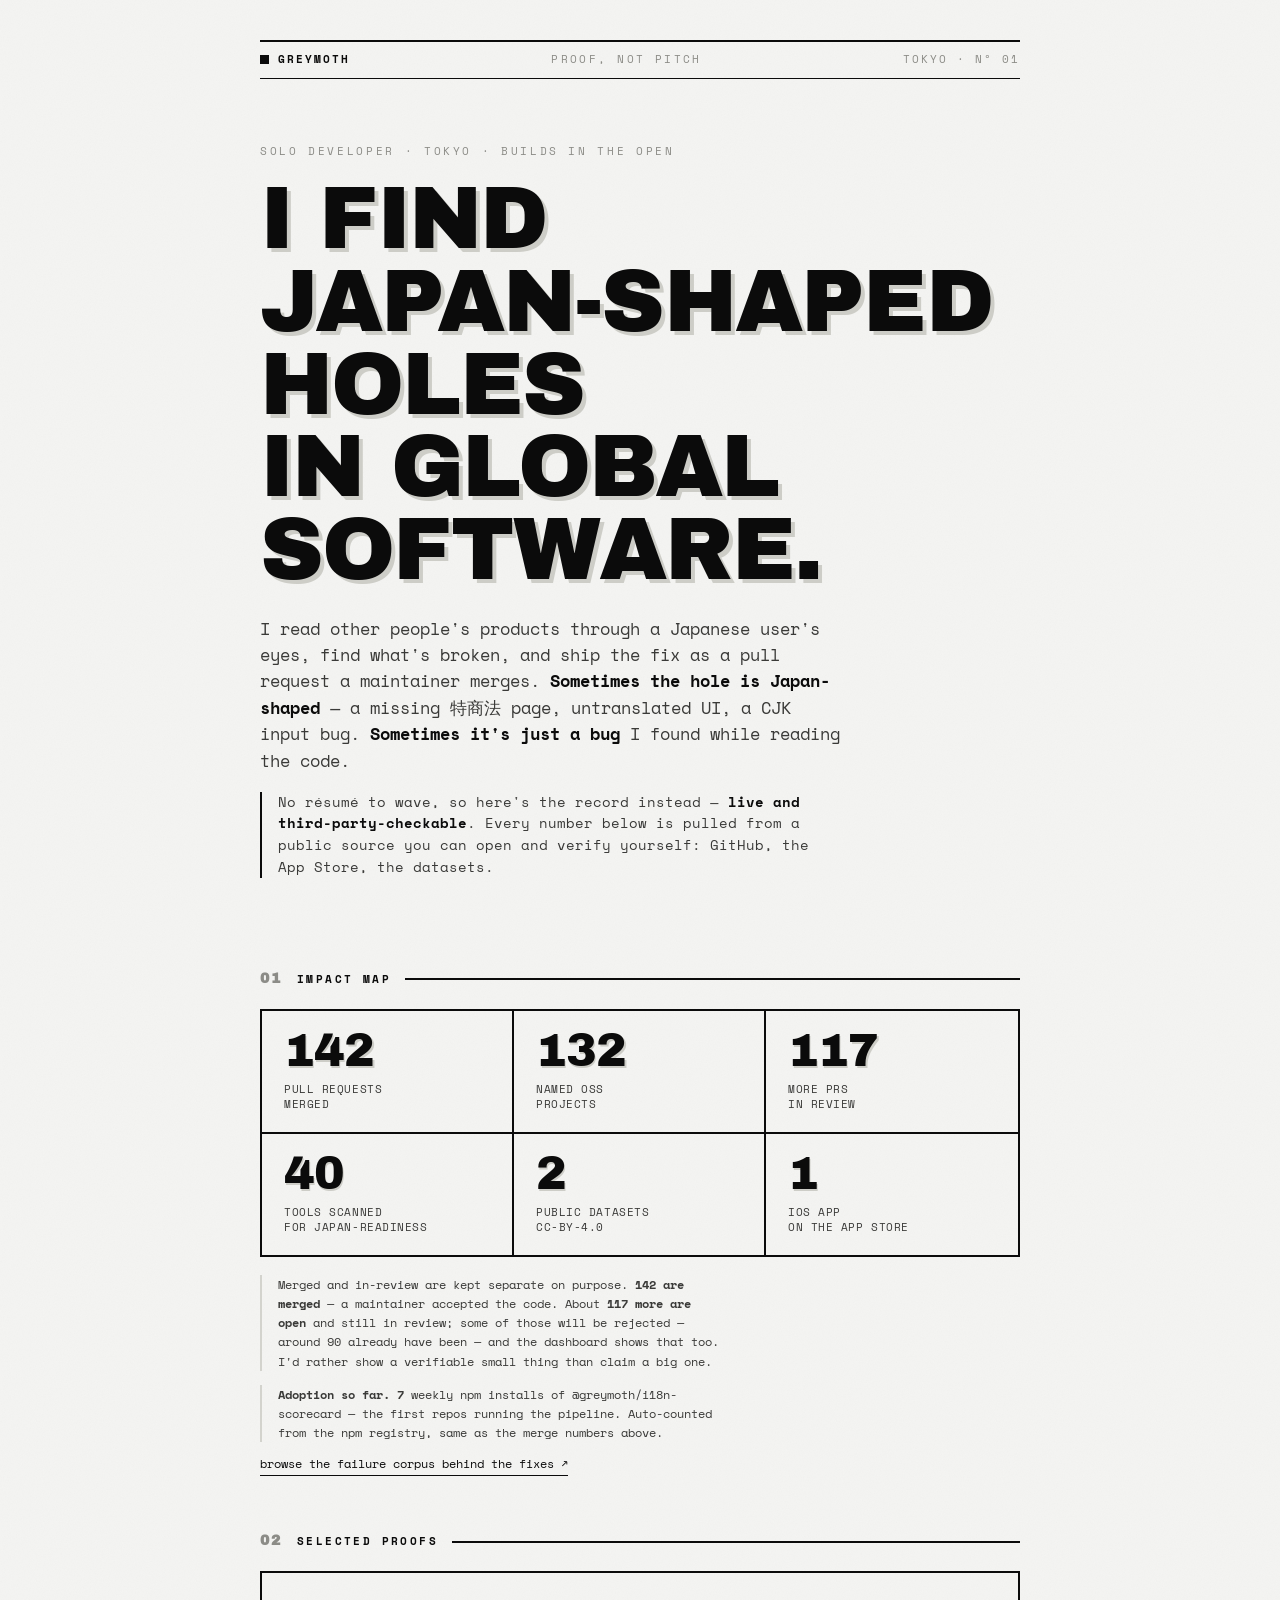
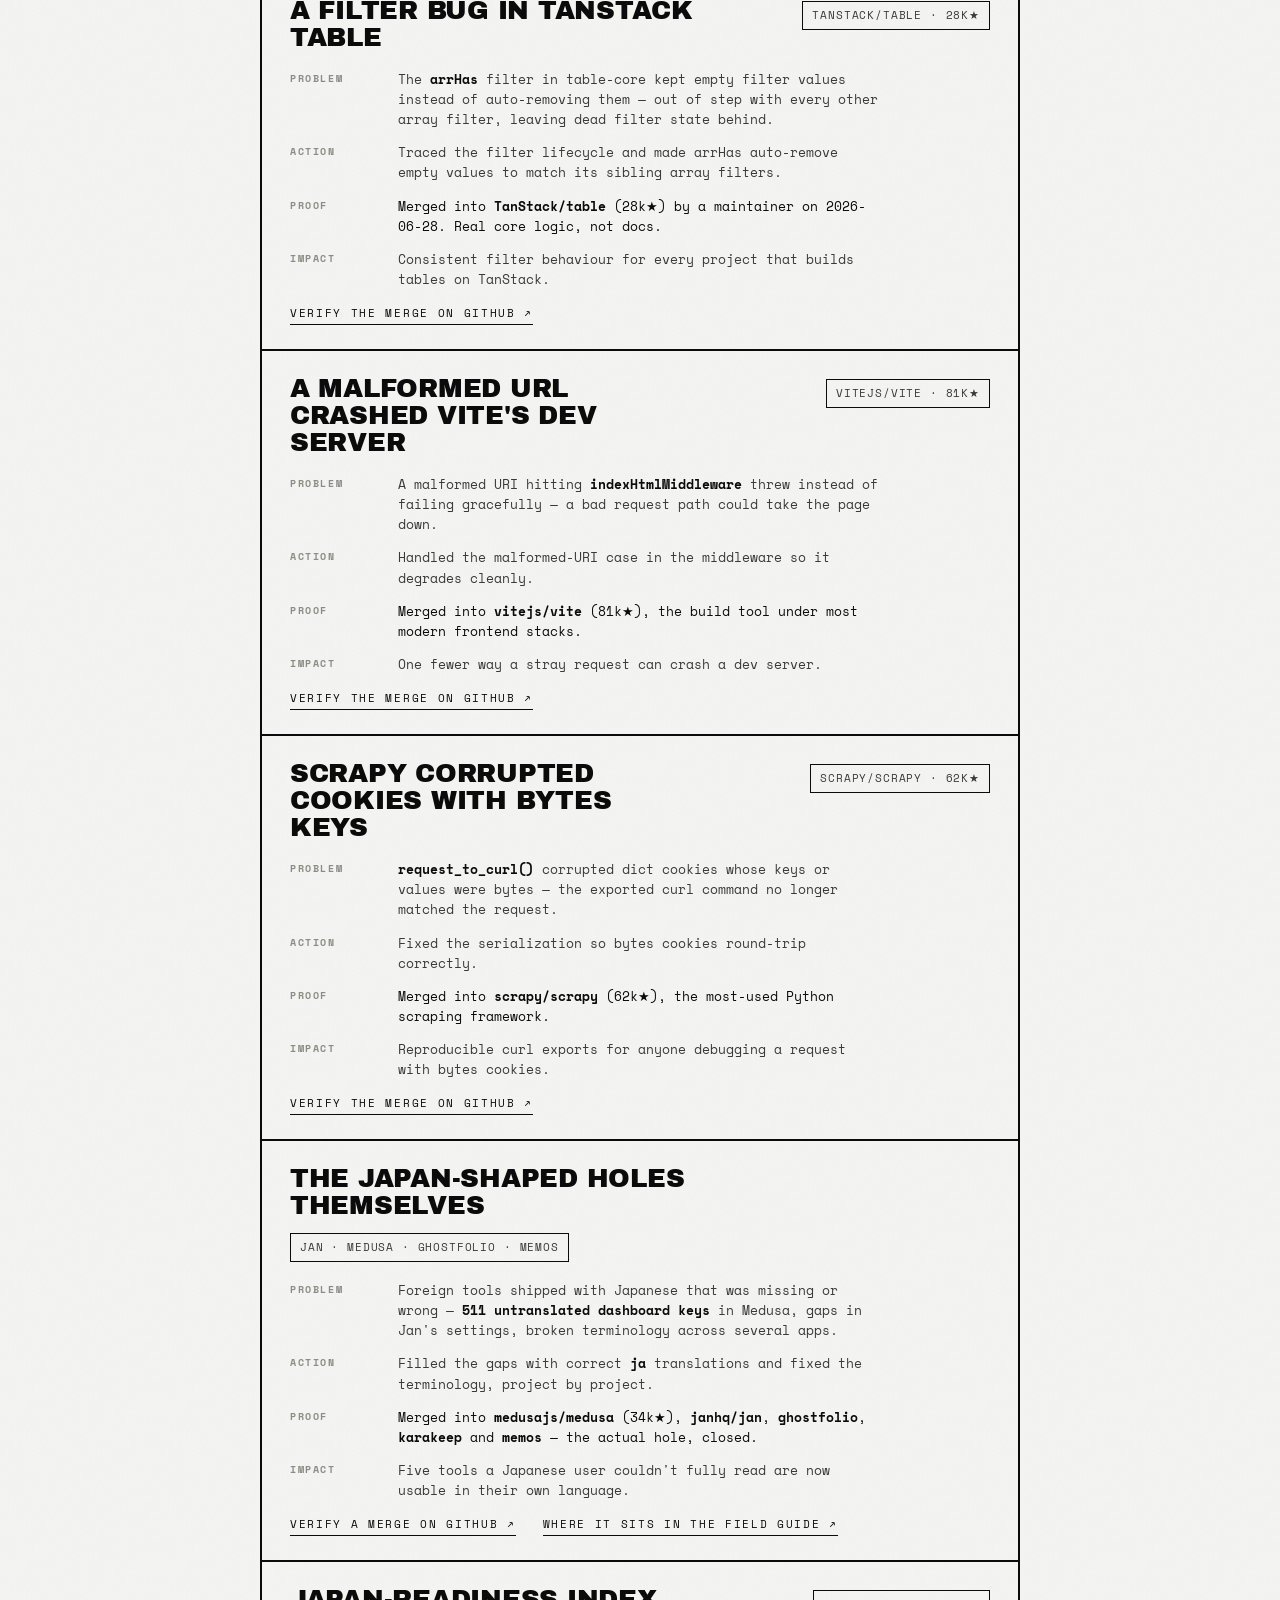
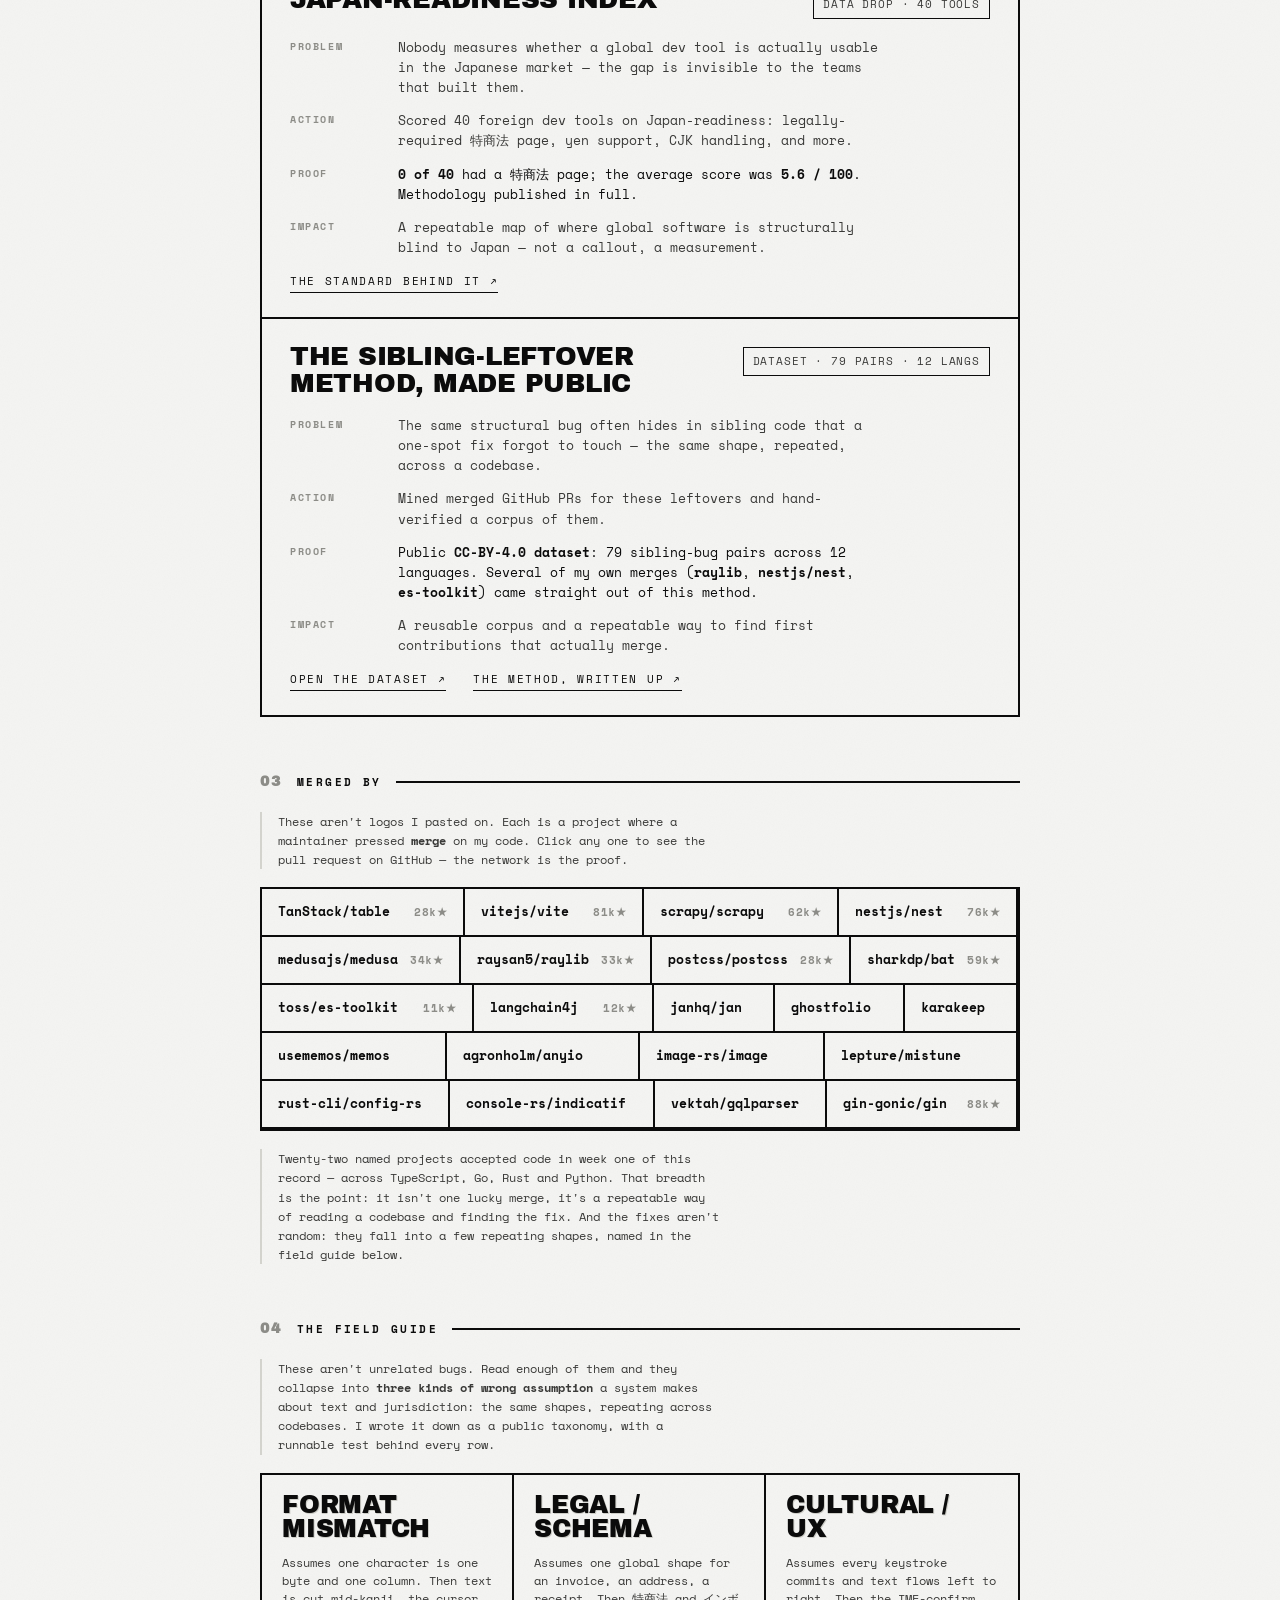
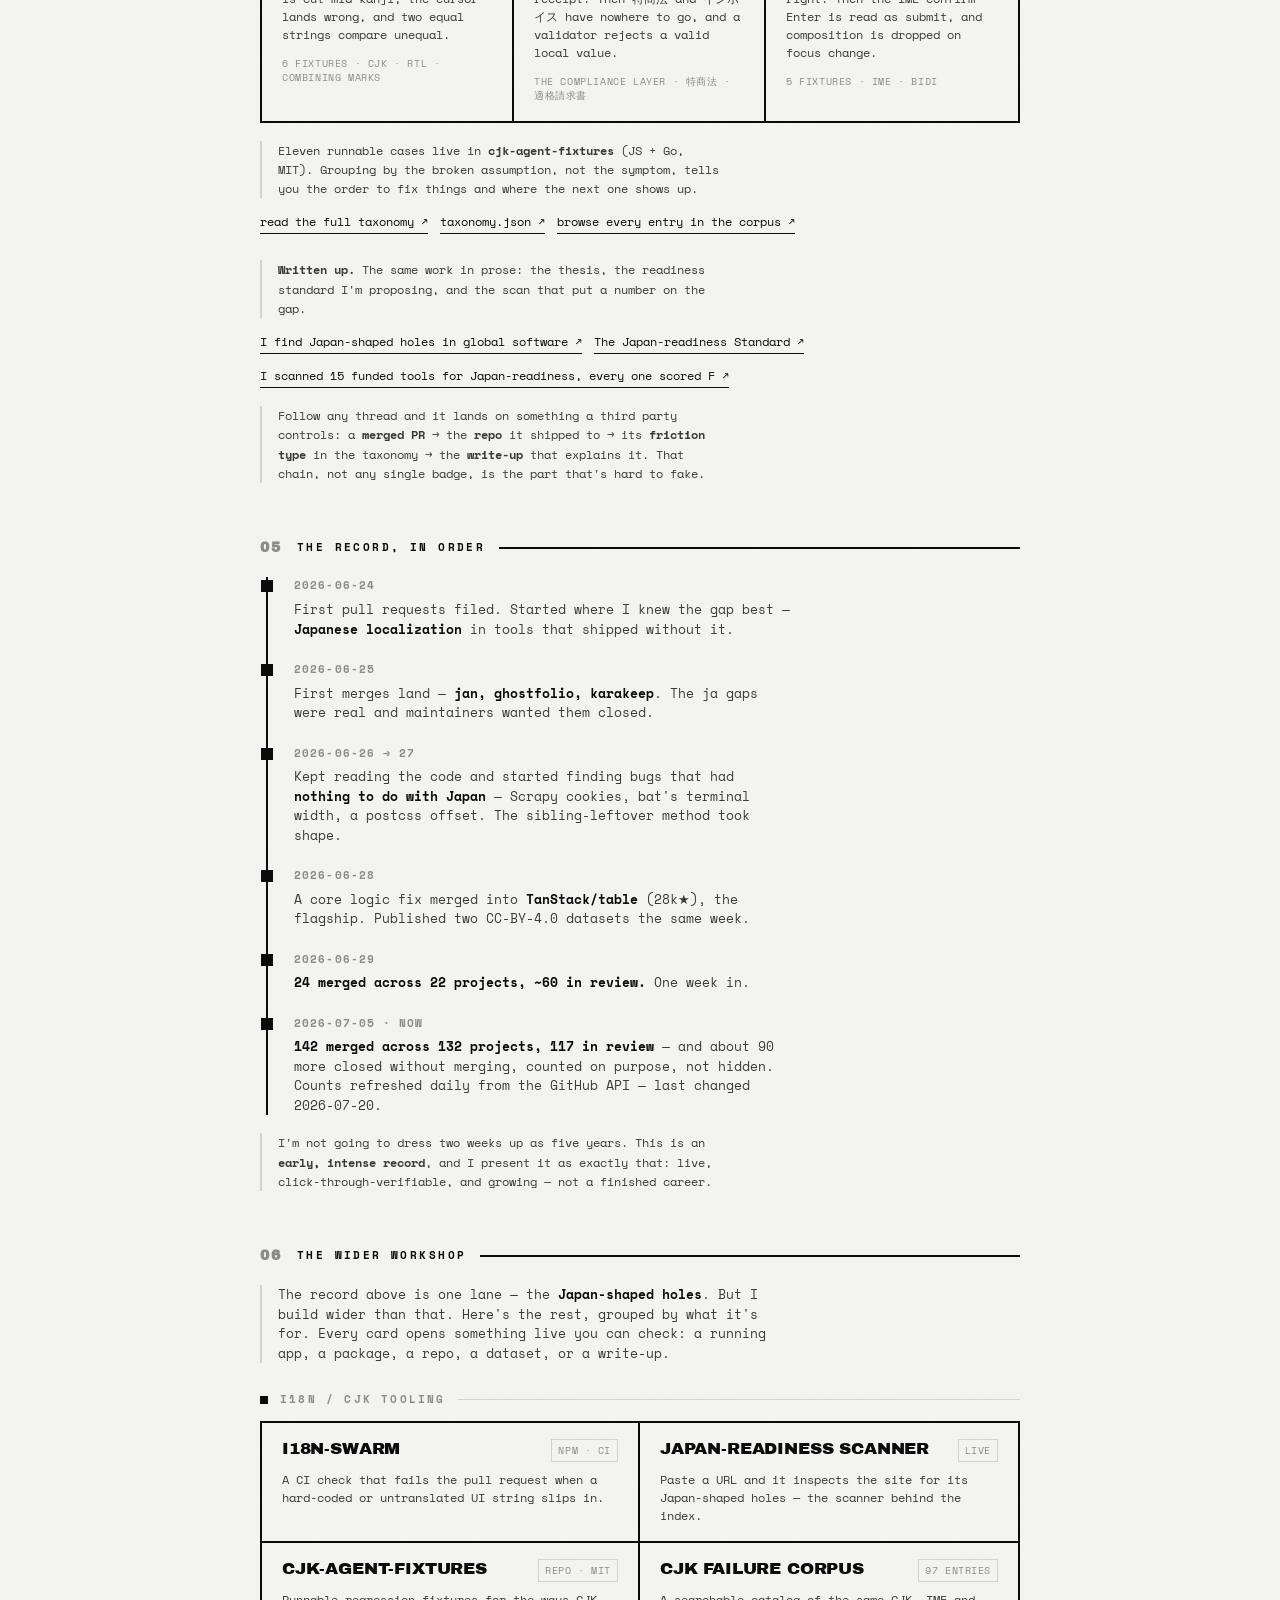
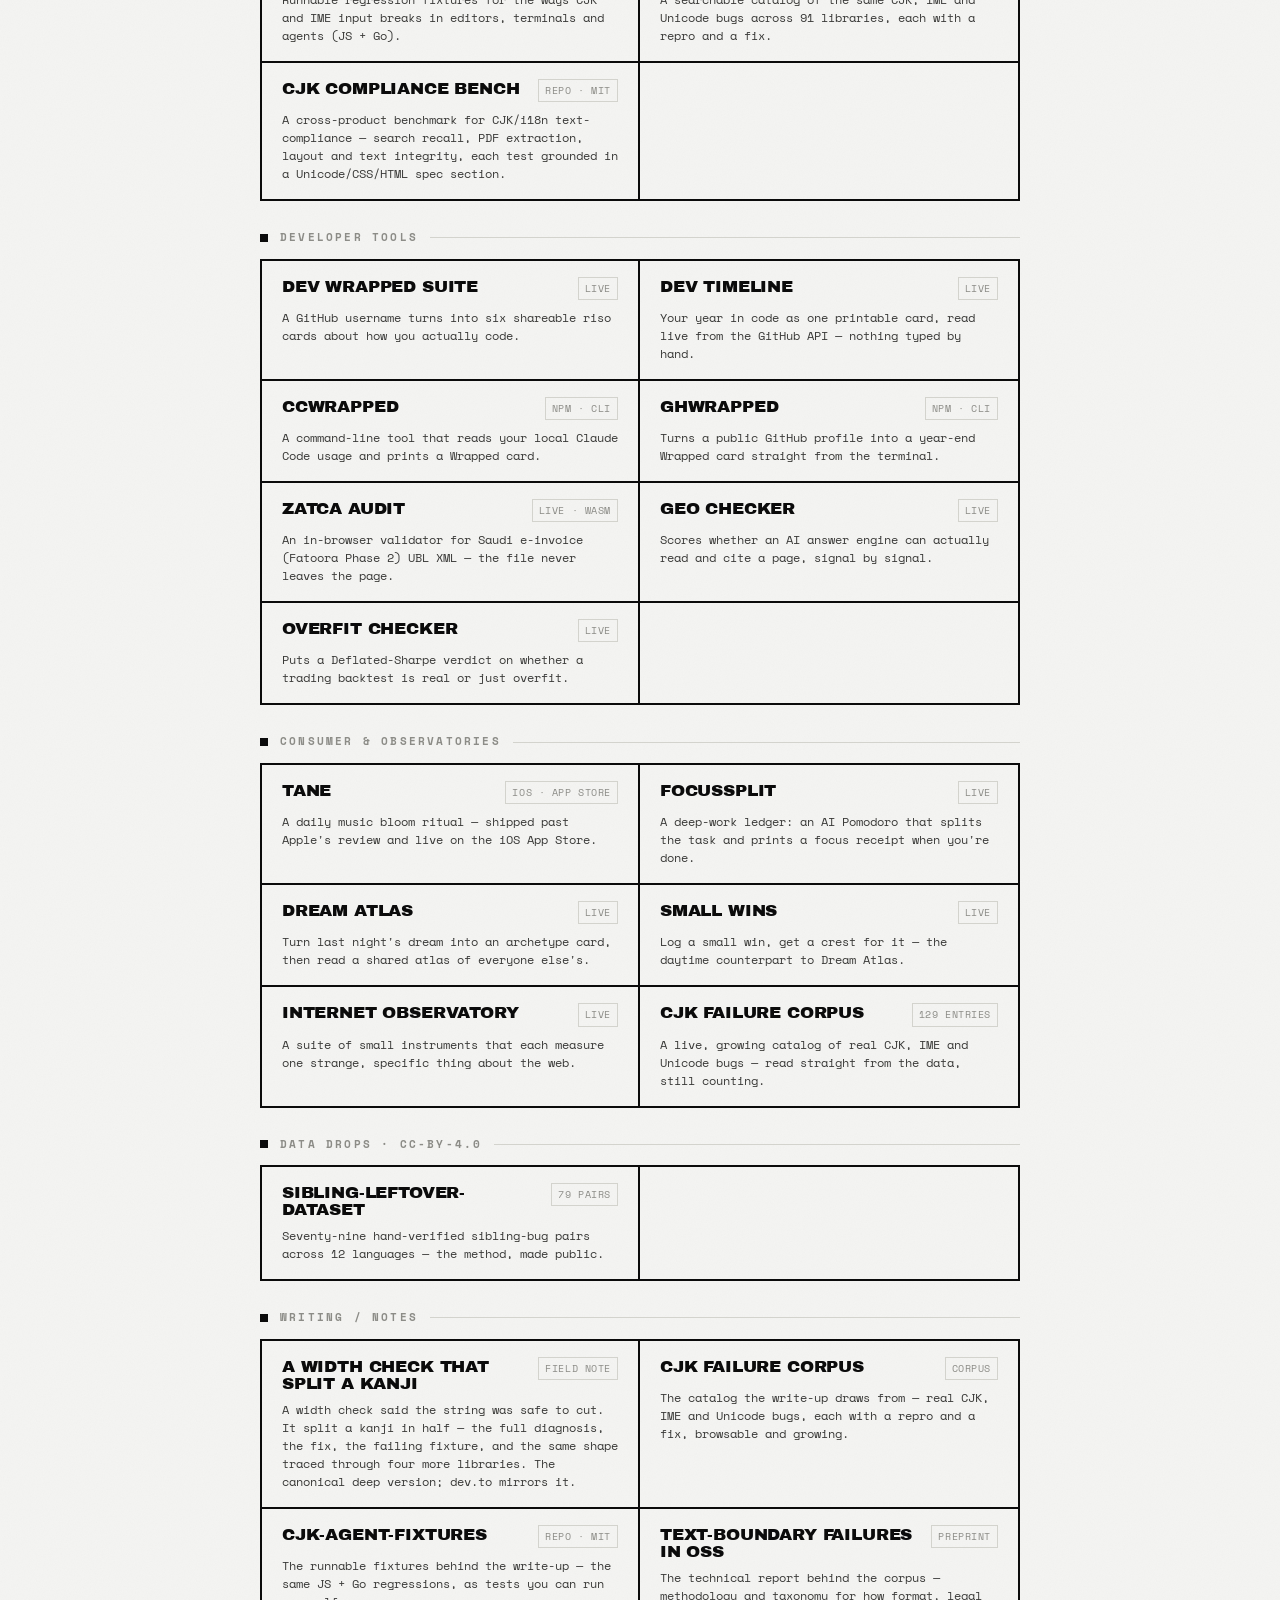
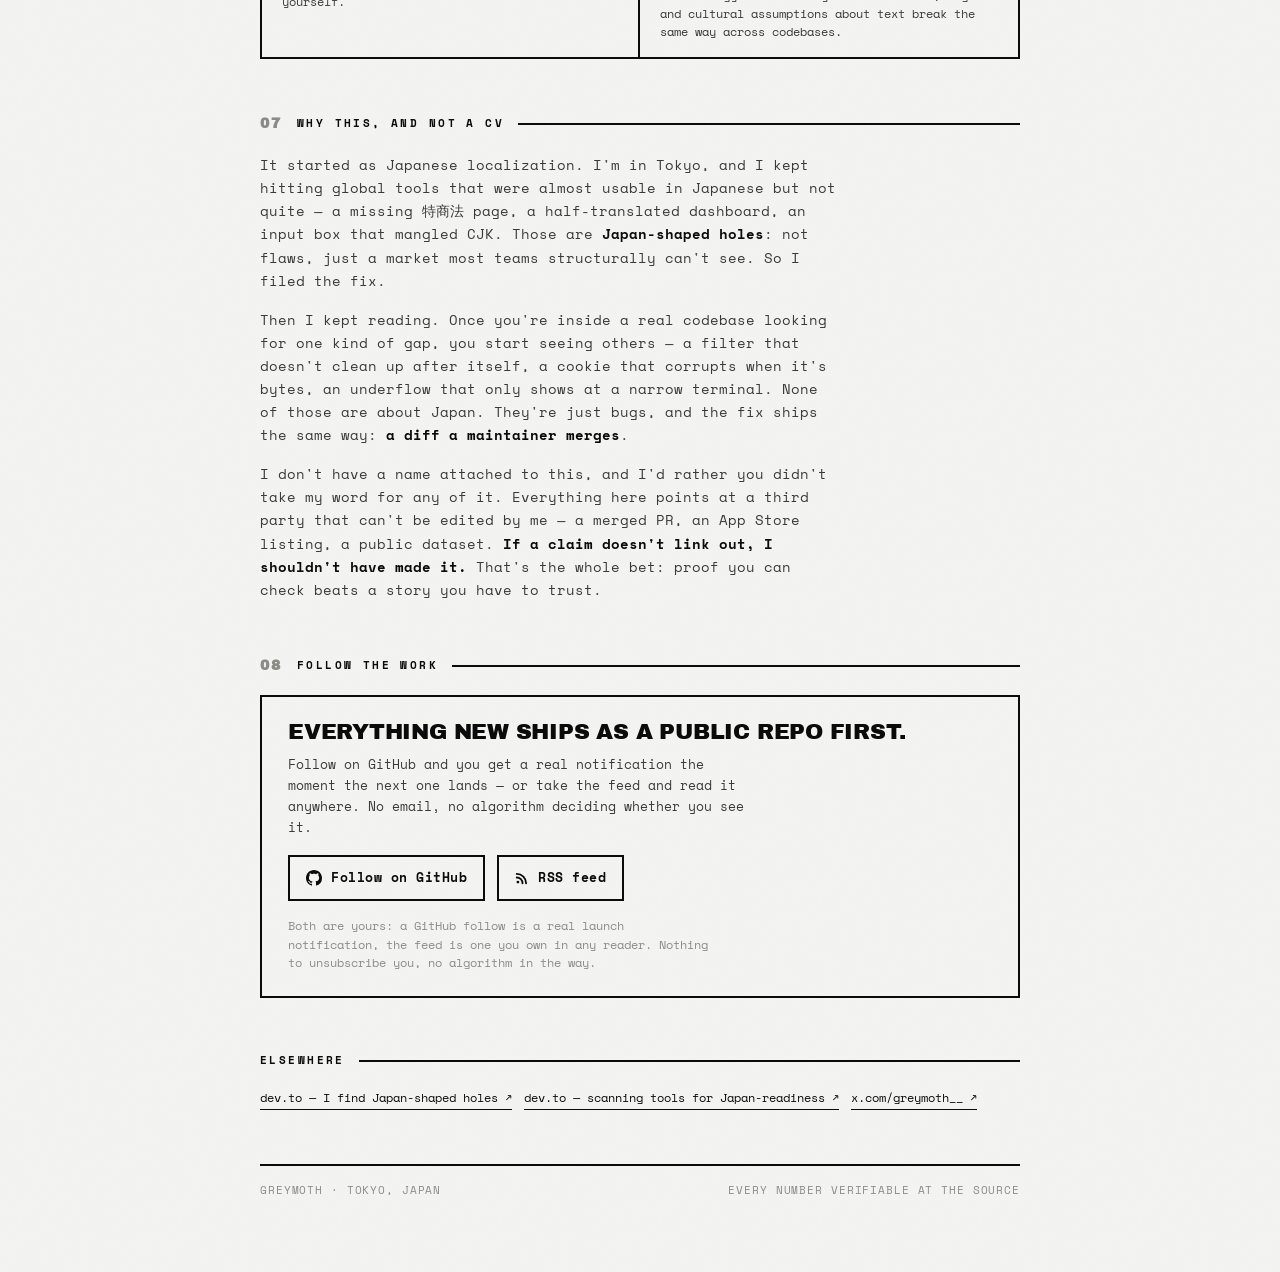
==== commit a27bd576: "chore: refresh impact-map numbers from GitHub API" ====
--- a/index.html
+++ b/index.html
@@ -444,14 +444,14 @@
   <!-- LAYER 2 — IMPACT MAP -->
   <p class="label"><span class="n">01</span> Impact map</p>
   <div class="map" role="list" aria-label="Impact map">
-    <div class="cell" role="listitem"><div class="big"><!--S:merged-->141<!--/S--></div><div class="cap">pull requests<br>merged</div></div>
-    <div class="cell" role="listitem"><div class="big"><!--S:repos-->131<!--/S--></div><div class="cap">named OSS<br>projects</div></div>
-    <div class="cell" role="listitem"><div class="big"><!--S:open-->118<!--/S--></div><div class="cap">more PRs<br>in review</div></div>
+    <div class="cell" role="listitem"><div class="big"><!--S:merged-->142<!--/S--></div><div class="cap">pull requests<br>merged</div></div>
+    <div class="cell" role="listitem"><div class="big"><!--S:repos-->132<!--/S--></div><div class="cap">named OSS<br>projects</div></div>
+    <div class="cell" role="listitem"><div class="big"><!--S:open-->117<!--/S--></div><div class="cap">more PRs<br>in review</div></div>
     <div class="cell" role="listitem"><div class="big">40</div><div class="cap">tools scanned<br>for Japan-readiness</div></div>
     <div class="cell" role="listitem"><div class="big">2</div><div class="cap">public datasets<br>CC-BY-4.0</div></div>
     <div class="cell" role="listitem"><div class="big">1</div><div class="cap">iOS app<br>on the App Store</div></div>
   </div>
-  <p class="note">Merged and in-review are kept separate on purpose. <b><!--S:merged-->141<!--/S--> are merged</b> — a maintainer accepted the code. About <b><!--S:open-->118<!--/S--> more are open</b> and still in review; some of those will be rejected — around <!--S:rejected-->90<!--/S--> already have been — and the dashboard shows that too. I'd rather show a verifiable small thing than claim a big one.</p>
+  <p class="note">Merged and in-review are kept separate on purpose. <b><!--S:merged-->142<!--/S--> are merged</b> — a maintainer accepted the code. About <b><!--S:open-->117<!--/S--> more are open</b> and still in review; some of those will be rejected — around <!--S:rejected-->90<!--/S--> already have been — and the dashboard shows that too. I'd rather show a verifiable small thing than claim a big one.</p>
   <!--ADOPT:START--><p class="note" style="margin-top:14px"><b>Adoption so far.</b> <b>7</b> weekly npm installs of <span class="mono">@greymoth/i18n-scorecard</span> — the first repos running the pipeline. Auto-counted from the npm registry, same as the merge numbers above.</p><!--ADOPT:END-->
   <div class="more" style="margin-top:12px">
     <a href="https://greymoth-jp.github.io/cjk-failure-corpus/">browse the failure corpus behind the fixes ↗</a>
@@ -635,7 +635,7 @@
     </div>
     <div class="ev">
       <div class="d">2026-07-05 · now</div>
-      <div class="t"><b><!--S:merged-->141<!--/S--> merged across <!--S:repos-->131<!--/S--> projects, <!--S:open-->118<!--/S--> in review</b> — and about <!--S:rejected-->90<!--/S--> more closed without merging, counted on purpose, not hidden. Counts refreshed daily from the GitHub API — last changed <!--S:date-->2026-07-19<!--/S-->.</div>
+      <div class="t"><b><!--S:merged-->142<!--/S--> merged across <!--S:repos-->132<!--/S--> projects, <!--S:open-->117<!--/S--> in review</b> — and about <!--S:rejected-->90<!--/S--> more closed without merging, counted on purpose, not hidden. Counts refreshed daily from the GitHub API — last changed <!--S:date-->2026-07-20<!--/S-->.</div>
     </div>
   </div>
   <p class="note">I'm not going to dress two weeks up as five years. This is an <b>early, intense record</b>, and I present it as exactly that: live, click-through-verifiable, and growing — not a finished career.</p>
